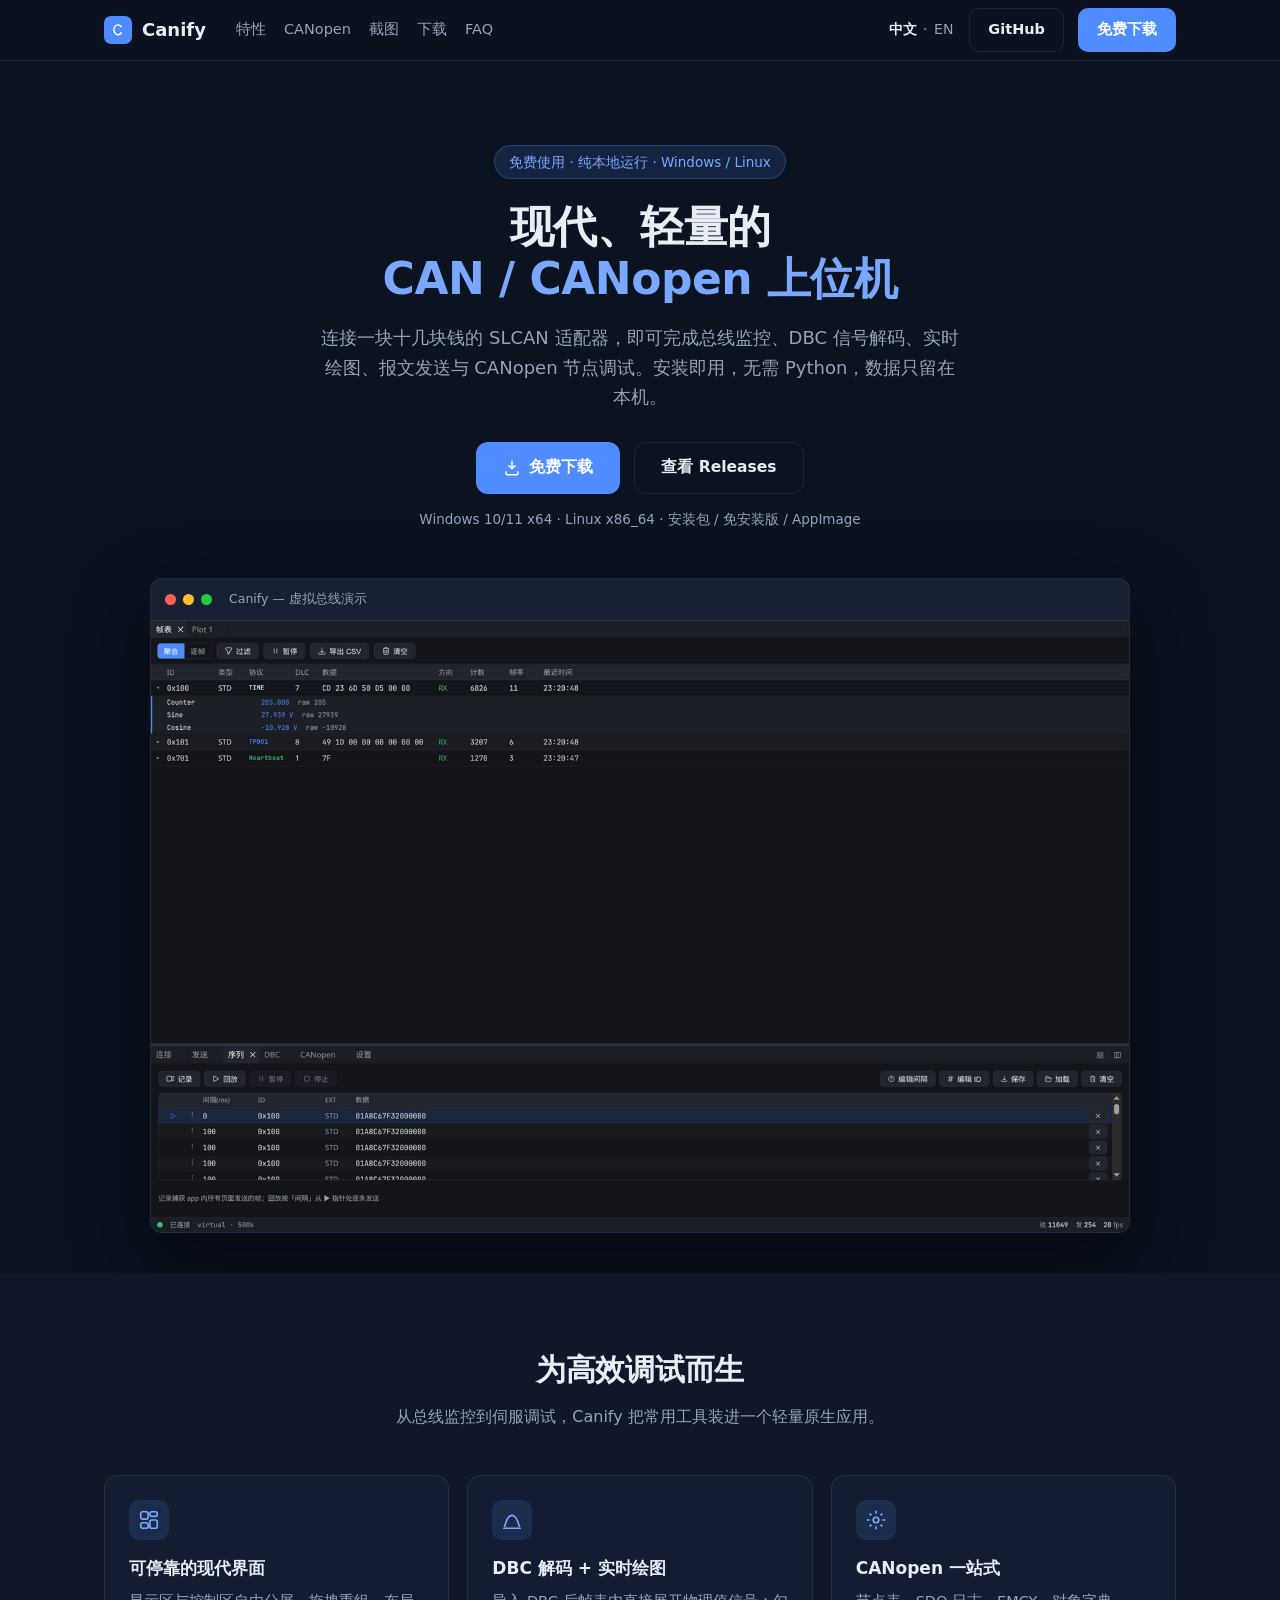
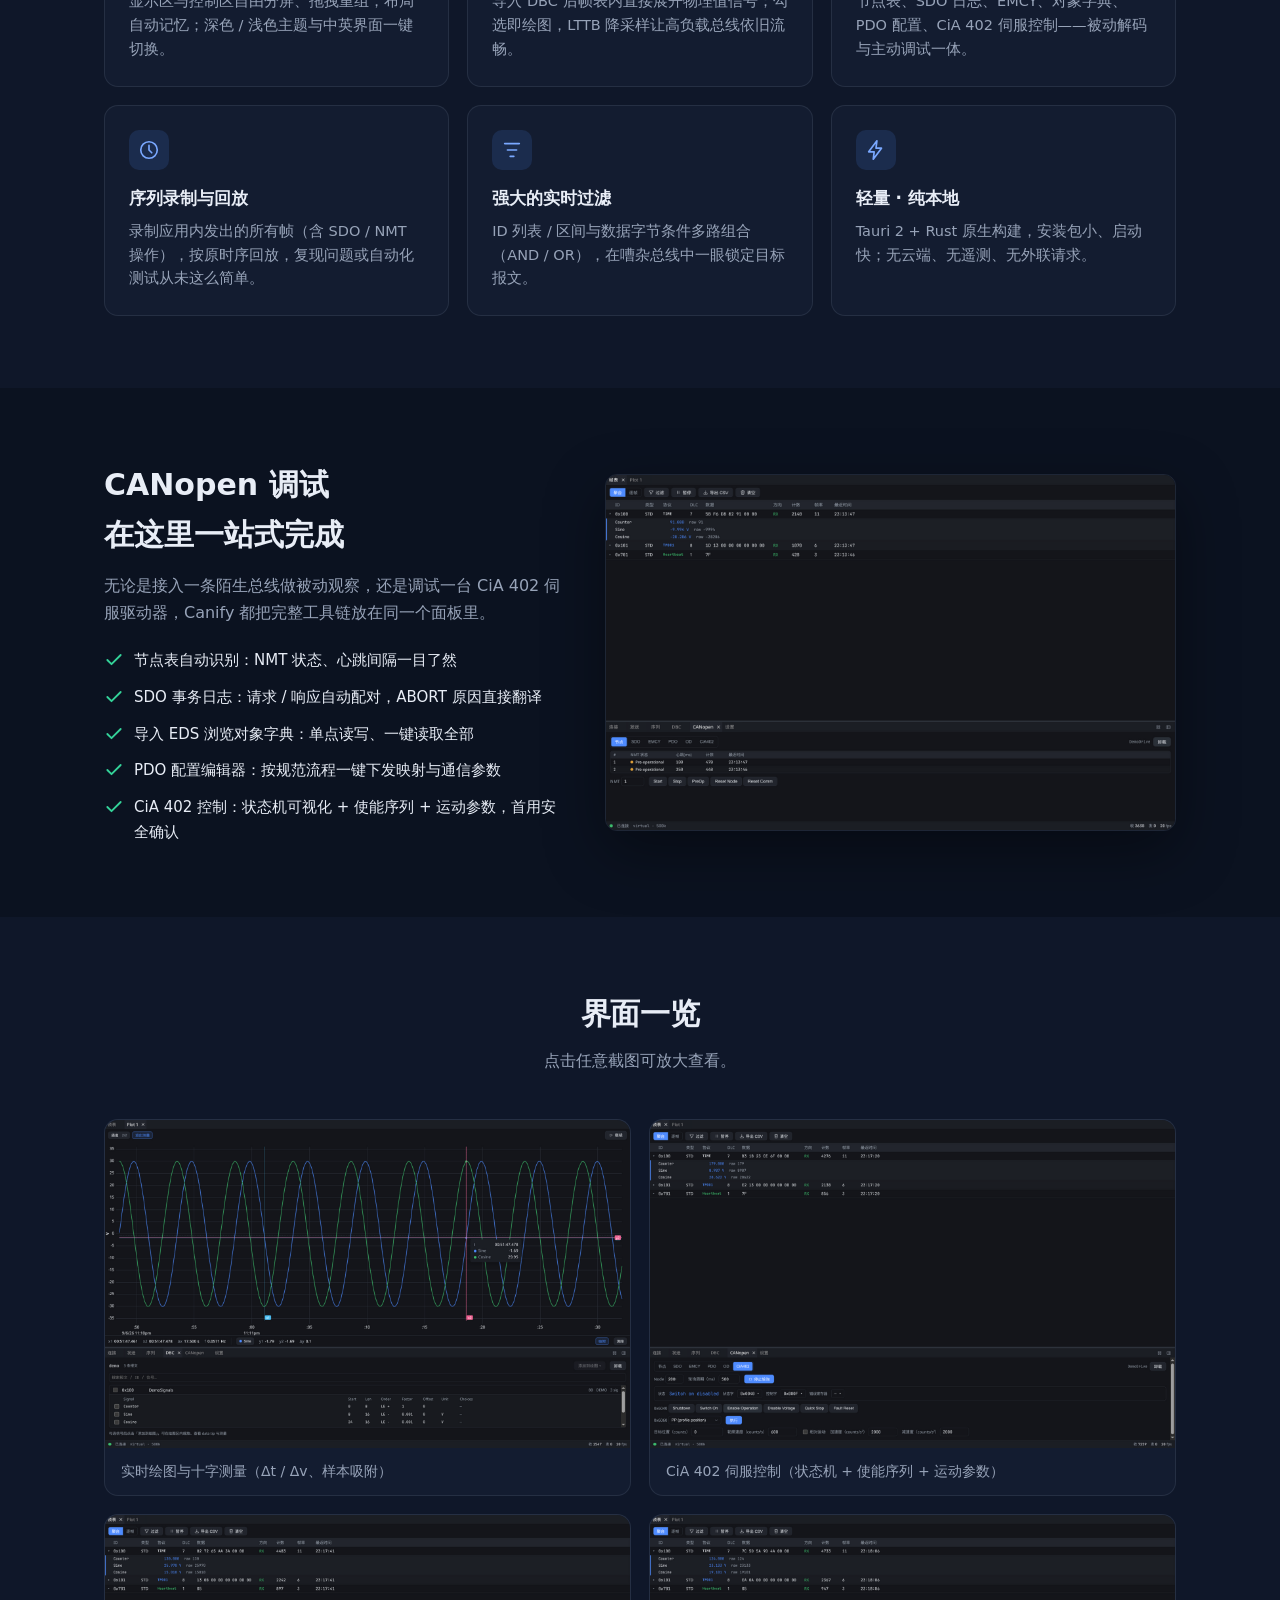
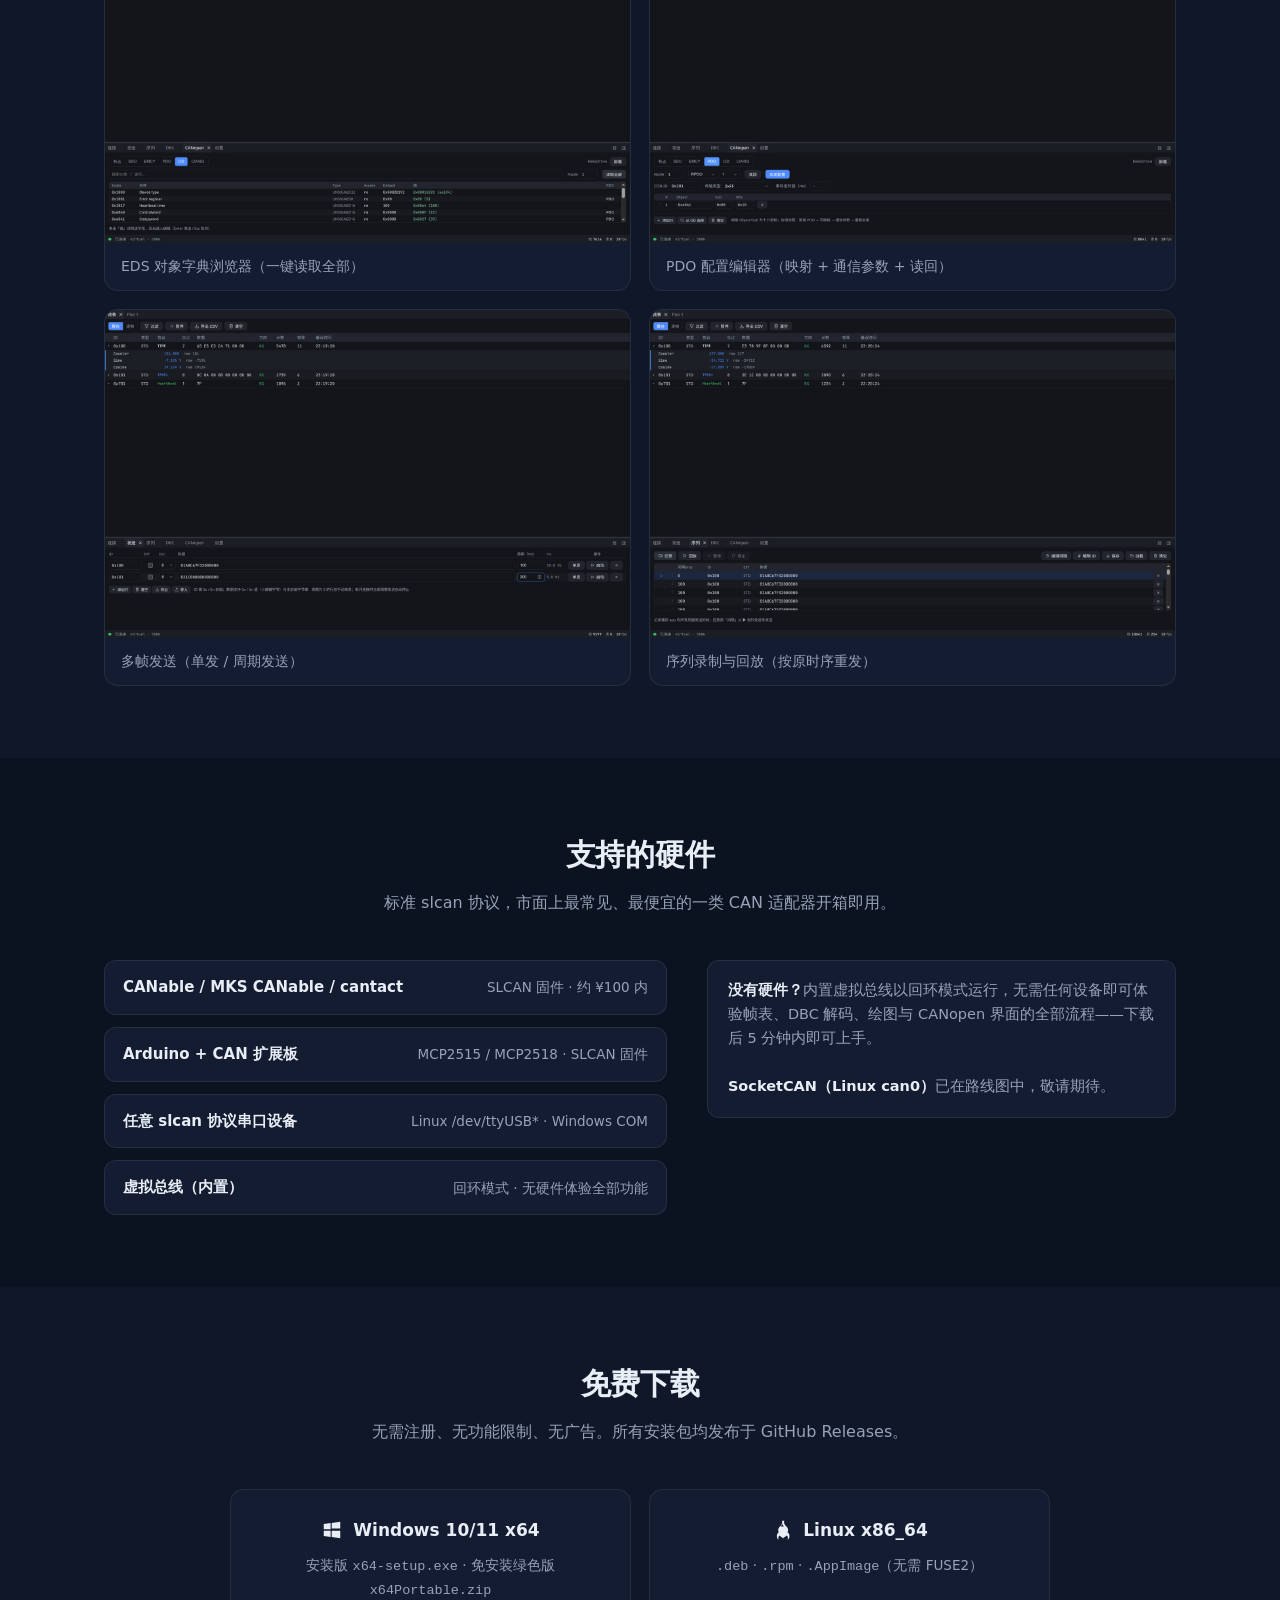
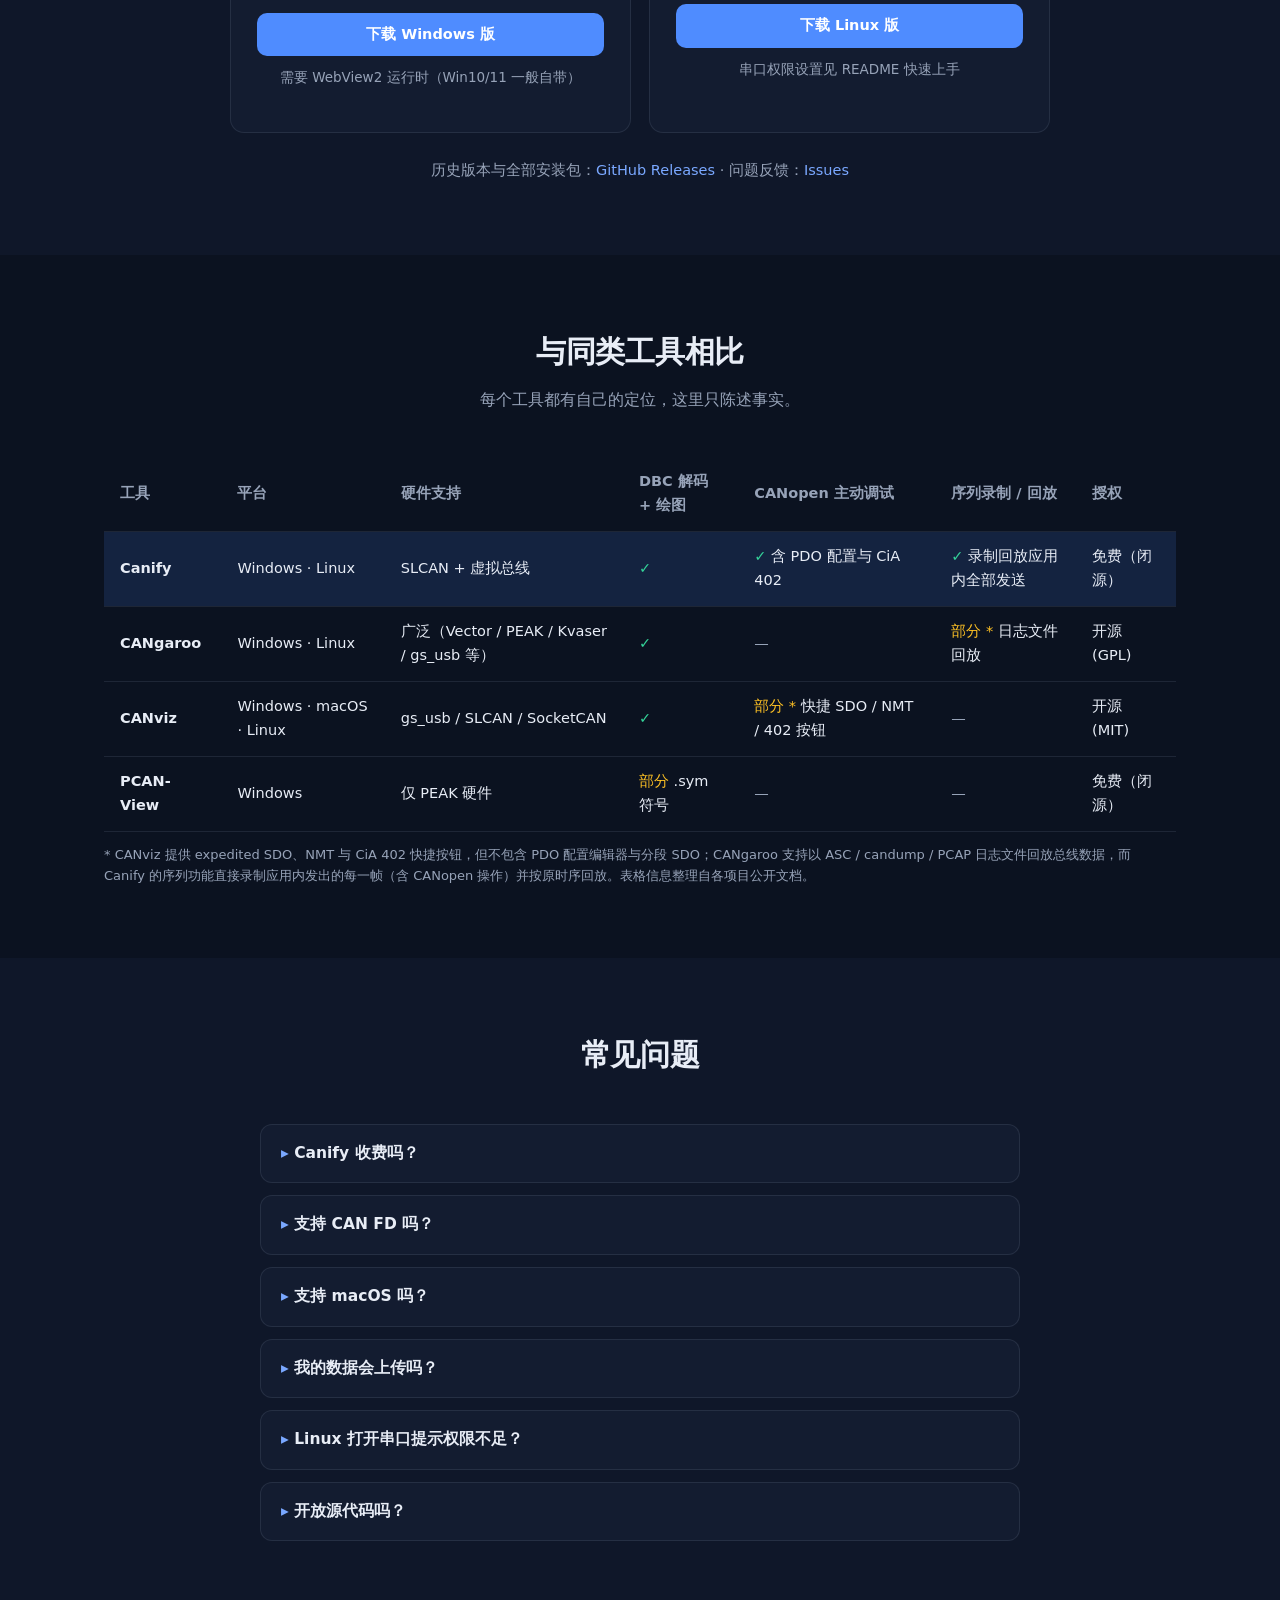
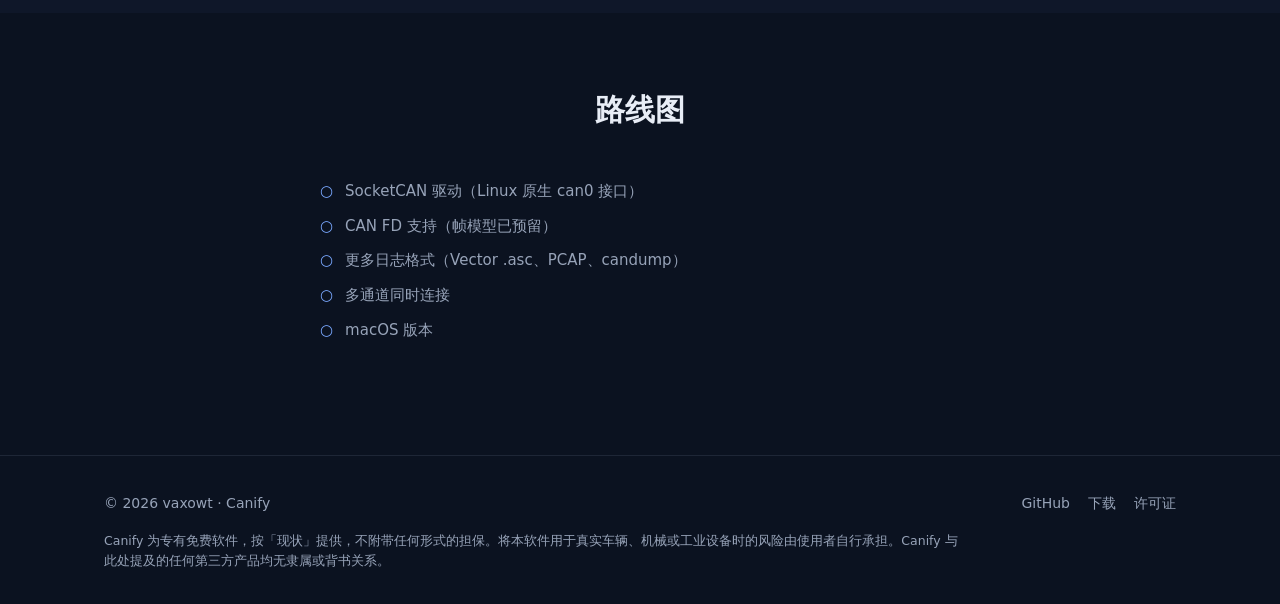
==== docs/index.html @ a6a963dd "docs: add release materials with bilingual readme and website" ====
<!DOCTYPE html>
<html lang="zh-CN">
<head>
  <meta charset="UTF-8" />
  <meta name="viewport" content="width=device-width, initial-scale=1.0" />
  <title>Canify — 现代、轻量的 CAN / CANopen 上位机</title>
  <meta name="description" content="Canify 是一款免费但闭源的桌面 CAN 总线分析仪：SLCAN 适配器即插即用，支持 DBC 信号解码、实时绘图、报文发送、序列录制回放与 CANopen（NMT/SDO/PDO/CiA 402）一站式调试。Windows 与 Linux 免费下载。" />
  <meta property="og:title" content="Canify — 现代、轻量的 CAN / CANopen 上位机" />
  <meta property="og:description" content="连接一块十几块钱的 SLCAN 适配器，即可完成总线监控、DBC 解码、实时绘图与 CANopen 调试。免费下载，纯本地运行。" />
  <meta property="og:type" content="website" />
  <meta property="og:url" content="https://vaxowt.github.io/canify/" />
  <meta property="og:image" content="https://vaxowt.github.io/canify/img/og-image.png" />
  <meta name="twitter:card" content="summary_large_image" />
  <link rel="icon" type="image/svg+xml" href="./assets/favicon.svg" />
  <link rel="stylesheet" href="./assets/style.css" />
</head>
<body>

  <header class="site-header">
    <div class="container nav">
      <a class="brand" href="./">
        <img src="./img/logo.svg" alt="Canify logo" />Canify
      </a>
      <nav class="nav-links" id="navLinks">
        <a href="#features">特性</a>
        <a href="#canopen">CANopen</a>
        <a href="#gallery">截图</a>
        <a href="#download">下载</a>
        <a href="#faq">FAQ</a>
      </nav>
      <div class="nav-right">
        <span class="lang-switch"><a class="current" href="./">中文</a> · <a href="./en/">EN</a></span>
        <a class="btn btn-ghost" href="https://github.com/vaxowt/canify" target="_blank" rel="noopener">GitHub</a>
        <a class="btn btn-primary" href="#download">免费下载</a>
        <button class="nav-toggle" aria-label="打开菜单">☰</button>
      </div>
    </div>
  </header>

  <main>
    <!-- Hero -->
    <section class="hero">
      <div class="container">
        <span class="hero-badge">免费使用 · 纯本地运行 · Windows / Linux</span>
        <h1>现代、轻量的<br /><span class="accent">CAN / CANopen 上位机</span></h1>
        <p class="lead">连接一块十几块钱的 SLCAN 适配器，即可完成总线监控、DBC 信号解码、实时绘图、报文发送与 CANopen 节点调试。安装即用，无需 Python，数据只留在本机。</p>
        <div class="hero-actions">
          <a class="btn btn-primary btn-lg" href="#download">
            <svg viewBox="0 0 24 24"><path d="M12 3v10m0 0 4-4m-4 4-4-4M4 17v2a2 2 0 0 0 2 2h12a2 2 0 0 0 2-2v-2" stroke="currentColor" stroke-width="2" fill="none" stroke-linecap="round" stroke-linejoin="round"/></svg>
            免费下载
          </a>
          <a class="btn btn-ghost btn-lg" href="https://github.com/vaxowt/canify/releases/latest" target="_blank" rel="noopener">查看 Releases</a>
        </div>
        <p class="hero-meta">Windows 10/11 x64 · Linux x86_64 · 安装包 / 免安装版 / AppImage</p>
        <div class="hero-shot">
          <div class="window">
            <div class="window-bar"><span class="dot"></span><span class="dot"></span><span class="dot"></span><span class="title">Canify — 虚拟总线演示</span></div>
            <img src="./img/hero-dark.png" alt="Canify 主界面：帧表实时显示 CAN 报文并展开 DBC 解码信号" />
          </div>
        </div>
      </div>
    </section>

    <!-- 特性 -->
    <section id="features" class="alt">
      <div class="container">
        <div class="section-head">
          <h2>为高效调试而生</h2>
          <p>从总线监控到伺服调试，Canify 把常用工具装进一个轻量原生应用。</p>
        </div>
        <div class="feature-grid">
          <div class="feature">
            <div class="icon"><svg viewBox="0 0 24 24"><rect x="3" y="3" width="8" height="8" rx="2"/><rect x="13" y="3" width="8" height="5" rx="2"/><rect x="13" y="12" width="8" height="9" rx="2"/><rect x="3" y="15" width="8" height="6" rx="2"/></svg></div>
            <h3>可停靠的现代界面</h3>
            <p>显示区与控制区自由分屏、拖拽重组，布局自动记忆；深色 / 浅色主题与中英界面一键切换。</p>
          </div>
          <div class="feature">
            <div class="icon"><svg viewBox="0 0 24 24"><path d="M4 19c2-8 5-12 8-12s6 4 8 12" stroke-linecap="round"/><path d="M3 21h18" stroke-linecap="round"/></svg></div>
            <h3>DBC 解码 + 实时绘图</h3>
            <p>导入 DBC 后帧表内直接展开物理值信号；勾选即绘图，LTTB 降采样让高负载总线依旧流畅。</p>
          </div>
          <div class="feature">
            <div class="icon"><svg viewBox="0 0 24 24"><circle cx="12" cy="12" r="3"/><path d="M12 2v3m0 14v3M2 12h3m14 0h3M5 5l2 2m10 10 2 2M19 5l-2 2M7 17l-2 2"/></svg></div>
            <h3>CANopen 一站式</h3>
            <p>节点表、SDO 日志、EMCY、对象字典、PDO 配置、CiA 402 伺服控制——被动解码与主动调试一体。</p>
          </div>
          <div class="feature">
            <div class="icon"><svg viewBox="0 0 24 24"><circle cx="12" cy="12" r="9"/><path d="M12 7v5l3 3" stroke-linecap="round"/></svg></div>
            <h3>序列录制与回放</h3>
            <p>录制应用内发出的所有帧（含 SDO / NMT 操作），按原时序回放，复现问题或自动化测试从未这么简单。</p>
          </div>
          <div class="feature">
            <div class="icon"><svg viewBox="0 0 24 24"><path d="M4 5h16M7 12h10m-7 7h4" stroke-linecap="round"/></svg></div>
            <h3>强大的实时过滤</h3>
            <p>ID 列表 / 区间与数据字节条件多路组合（AND / OR），在嘈杂总线中一眼锁定目标报文。</p>
          </div>
          <div class="feature">
            <div class="icon"><svg viewBox="0 0 24 24"><path d="M13 2 4 14h6l-1 8 9-12h-6l1-8z" stroke-linejoin="round"/></svg></div>
            <h3>轻量 · 纯本地</h3>
            <p>Tauri 2 + Rust 原生构建，安装包小、启动快；无云端、无遥测、无外联请求。</p>
          </div>
        </div>
      </div>
    </section>

    <!-- CANopen 专题 -->
    <section id="canopen">
      <div class="container spotlight">
        <div>
          <h2>CANopen 调试<br />在这里一站式完成</h2>
          <p class="desc">无论是接入一条陌生总线做被动观察，还是调试一台 CiA 402 伺服驱动器，Canify 都把完整工具链放在同一个面板里。</p>
          <ul>
            <li><svg viewBox="0 0 24 24"><path d="M4 12l5 5L20 6" stroke-linecap="round" stroke-linejoin="round"/></svg>节点表自动识别：NMT 状态、心跳间隔一目了然</li>
            <li><svg viewBox="0 0 24 24"><path d="M4 12l5 5L20 6" stroke-linecap="round" stroke-linejoin="round"/></svg>SDO 事务日志：请求 / 响应自动配对，ABORT 原因直接翻译</li>
            <li><svg viewBox="0 0 24 24"><path d="M4 12l5 5L20 6" stroke-linecap="round" stroke-linejoin="round"/></svg>导入 EDS 浏览对象字典：单点读写、一键读取全部</li>
            <li><svg viewBox="0 0 24 24"><path d="M4 12l5 5L20 6" stroke-linecap="round" stroke-linejoin="round"/></svg>PDO 配置编辑器：按规范流程一键下发映射与通信参数</li>
            <li><svg viewBox="0 0 24 24"><path d="M4 12l5 5L20 6" stroke-linecap="round" stroke-linejoin="round"/></svg>CiA 402 控制：状态机可视化 + 使能序列 + 运动参数，首用安全确认</li>
          </ul>
        </div>
        <div class="shot">
          <img src="./img/canopen-nodes.png" alt="Canify 的 CANopen 面板：节点表、NMT 控制、SDO 日志与 EMCY" />
        </div>
      </div>
    </section>

    <!-- 截图画廊 -->
    <section id="gallery" class="alt">
      <div class="container">
        <div class="section-head">
          <h2>界面一览</h2>
          <p>点击任意截图可放大查看。</p>
        </div>
        <div class="gallery">
          <figure>
            <img src="./img/plot-measure.png" alt="实时绘图与十字测量" />
            <figcaption>实时绘图与十字测量（Δt / Δv、样本吸附）</figcaption>
          </figure>
          <figure>
            <img src="./img/canopen-402.png" alt="CiA 402 伺服控制" />
            <figcaption>CiA 402 伺服控制（状态机 + 使能序列 + 运动参数）</figcaption>
          </figure>
          <figure>
            <img src="./img/canopen-od.png" alt="EDS 对象字典浏览器" />
            <figcaption>EDS 对象字典浏览器（一键读取全部）</figcaption>
          </figure>
          <figure>
            <img src="./img/canopen-pdo.png" alt="PDO 配置编辑器" />
            <figcaption>PDO 配置编辑器（映射 + 通信参数 + 读回）</figcaption>
          </figure>
          <figure>
            <img src="./img/send-panel.png" alt="多帧发送面板" />
            <figcaption>多帧发送（单发 / 周期发送）</figcaption>
          </figure>
          <figure>
            <img src="./img/sequence-replay.png" alt="序列录制与回放" />
            <figcaption>序列录制与回放（按原时序重发）</figcaption>
          </figure>
        </div>
      </div>
    </section>

    <!-- 支持硬件 -->
    <section id="hardware">
      <div class="container">
        <div class="section-head">
          <h2>支持的硬件</h2>
          <p>标准 slcan 协议，市面上最常见、最便宜的一类 CAN 适配器开箱即用。</p>
        </div>
        <div class="hw-wrap">
          <ul class="hw-list">
            <li><span class="name">CANable / MKS CANable / cantact</span><span class="note">SLCAN 固件 · 约 ¥100 内</span></li>
            <li><span class="name">Arduino + CAN 扩展板</span><span class="note">MCP2515 / MCP2518 · SLCAN 固件</span></li>
            <li><span class="name">任意 slcan 协议串口设备</span><span class="note">Linux /dev/ttyUSB* · Windows COM</span></li>
            <li><span class="name">虚拟总线（内置）</span><span class="note">回环模式 · 无硬件体验全部功能</span></li>
          </ul>
          <div class="hw-note">
            <b>没有硬件？</b>内置虚拟总线以回环模式运行，无需任何设备即可体验帧表、DBC 解码、绘图与 CANopen 界面的全部流程——下载后 5 分钟内即可上手。
            <br /><br /><b>SocketCAN（Linux can0）</b>已在路线图中，敬请期待。
          </div>
        </div>
      </div>
    </section>

    <!-- 下载 -->
    <section id="download" class="alt">
      <div class="container">
        <div class="section-head">
          <h2>免费下载</h2>
          <p>无需注册、无功能限制、无广告。所有安装包均发布于 GitHub Releases。</p>
        </div>
        <div class="dl-grid">
          <div class="dl-card">
            <span class="os">
              <svg viewBox="0 0 24 24"><path d="M3 5.5 10.5 4.4v6.9H3V5.5zm0 13 7.5 1.1v-6.8H3v5.7zm8.7 1.2L21 21V12.7h-9.3v7zM11.7 3v7.3H21V3l-9.3 1.3v1.7z"/></svg>
              Windows 10/11 x64
            </span>
            <span class="files">安装版 <code>x64-setup.exe</code> · 免安装绿色版 <code>x64Portable.zip</code></span>
            <a class="btn btn-primary" href="https://github.com/vaxowt/canify/releases/latest" target="_blank" rel="noopener">下载 Windows 版</a>
            <span class="files">需要 WebView2 运行时（Win10/11 一般自带）</span>
          </div>
          <div class="dl-card">
            <span class="os">
              <svg viewBox="0 0 24 24"><path d="M12 2c.6 2 .1 3.4-.8 4.6-.9 1.1-2.2 2-2.9 3.5-.8 1.6-.5 3.1.2 4.4-.9.5-1.6 1.4-2 2.6-.5 1.7.1 3.3 1 4.9h.9c-.4-1-.5-1.7-.3-2.4.2-.8.7-1.3 1.5-1.7.6 1 1.5 1.8 2.7 2.4l.4.7h.9l.3-.7c1.2-.5 2.2-1.3 2.9-2.3.9.4 1.4 1 1.6 1.7.2.7.1 1.5-.3 2.3h.9c1-1.6 1.5-3.2 1-4.9-.3-1.2-1-2.1-2-2.6.8-1.3 1-2.9.2-4.4-.7-1.5-2-2.4-2.9-3.5-.9-1.2-1.4-2.6-.8-4.6h-1zm.5 3.7c.4 1.1 1 2 1.8 2.9-1.4-.4-2.7-.4-4.1-.1.8-.9 1.6-1.8 2-2.8h.3z"/></svg>
              Linux x86_64
            </span>
            <span class="files"><code>.deb</code> · <code>.rpm</code> · <code>.AppImage</code>（无需 FUSE2）</span>
            <a class="btn btn-primary" href="https://github.com/vaxowt/canify/releases/latest" target="_blank" rel="noopener">下载 Linux 版</a>
            <span class="files">串口权限设置见 README 快速上手</span>
          </div>
        </div>
        <p class="dl-all">历史版本与全部安装包：<a href="https://github.com/vaxowt/canify/releases" target="_blank" rel="noopener">GitHub Releases</a> · 问题反馈：<a href="https://github.com/vaxowt/canify/issues" target="_blank" rel="noopener">Issues</a></p>
      </div>
    </section>

    <!-- 对比 -->
    <section id="compare">
      <div class="container">
        <div class="section-head">
          <h2>与同类工具相比</h2>
          <p>每个工具都有自己的定位，这里只陈述事实。</p>
        </div>
        <div class="compare-wrap">
          <table class="compare">
            <thead>
              <tr><th>工具</th><th>平台</th><th>硬件支持</th><th>DBC 解码 + 绘图</th><th>CANopen 主动调试</th><th>序列录制 / 回放</th><th>授权</th></tr>
            </thead>
            <tbody>
              <tr class="canify-col">
                <td>Canify</td>
                <td>Windows · Linux</td>
                <td>SLCAN + 虚拟总线</td>
                <td><span class="yes">✓</span></td>
                <td><span class="yes">✓</span> 含 PDO 配置与 CiA 402</td>
                <td><span class="yes">✓</span> 录制回放应用内全部发送</td>
                <td>免费（闭源）</td>
              </tr>
              <tr>
                <td>CANgaroo</td>
                <td>Windows · Linux</td>
                <td>广泛（Vector / PEAK / Kvaser / gs_usb 等）</td>
                <td><span class="yes">✓</span></td>
                <td><span class="no">—</span></td>
                <td><span class="part">部分 *</span> 日志文件回放</td>
                <td>开源 (GPL)</td>
              </tr>
              <tr>
                <td>CANviz</td>
                <td>Windows · macOS · Linux</td>
                <td>gs_usb / SLCAN / SocketCAN</td>
                <td><span class="yes">✓</span></td>
                <td><span class="part">部分 *</span> 快捷 SDO / NMT / 402 按钮</td>
                <td><span class="no">—</span></td>
                <td>开源 (MIT)</td>
              </tr>
              <tr>
                <td>PCAN-View</td>
                <td>Windows</td>
                <td>仅 PEAK 硬件</td>
                <td><span class="part">部分</span> .sym 符号</td>
                <td><span class="no">—</span></td>
                <td><span class="no">—</span></td>
                <td>免费（闭源）</td>
              </tr>
            </tbody>
          </table>
          <p class="compare-note">* CANviz 提供 expedited SDO、NMT 与 CiA 402 快捷按钮，但不包含 PDO 配置编辑器与分段 SDO；CANgaroo 支持以 ASC / candump / PCAP 日志文件回放总线数据，而 Canify 的序列功能直接录制应用内发出的每一帧（含 CANopen 操作）并按原时序回放。表格信息整理自各项目公开文档。</p>
        </div>
      </div>
    </section>

    <!-- FAQ -->
    <section id="faq" class="alt">
      <div class="container">
        <div class="section-head">
          <h2>常见问题</h2>
        </div>
        <div class="faq">
          <details>
            <summary>Canify 收费吗？</summary>
            <p>免费使用：无需注册、无功能限制、无广告。</p>
          </details>
          <details>
            <summary>支持 CAN FD 吗？</summary>
            <p>暂不支持 CAN FD 帧收发，已在路线图中；当前帧数据模型为 FD 预留了载荷长度。</p>
          </details>
          <details>
            <summary>支持 macOS 吗？</summary>
            <p>暂未提供 macOS 安装包，已在路线图中。</p>
          </details>
          <details>
            <summary>我的数据会上传吗？</summary>
            <p>不会。Canify 完全本地运行：无云端、无遥测、无任何外联请求，总线数据只存在于本机内存。</p>
          </details>
          <details>
            <summary>Linux 打开串口提示权限不足？</summary>
            <p>将用户加入 <code>dialout</code>（Debian/Ubuntu）或 <code>uucp</code>（Arch）组后重新登录即可：<code>sudo usermod -aG dialout $USER</code></p>
          </details>
          <details>
            <summary>开放源代码吗？</summary>
            <p>Canify 是免费但闭源的软件，以二进制安装包发布。问题反馈与功能建议欢迎到 GitHub Issues 提出。</p>
          </details>
        </div>
      </div>
    </section>

    <!-- 路线图 -->
    <section id="roadmap">
      <div class="container">
        <div class="section-head">
          <h2>路线图</h2>
        </div>
        <ul class="roadmap">
          <li>SocketCAN 驱动（Linux 原生 can0 接口）</li>
          <li>CAN FD 支持（帧模型已预留）</li>
          <li>更多日志格式（Vector .asc、PCAP、candump）</li>
          <li>多通道同时连接</li>
          <li>macOS 版本</li>
        </ul>
      </div>
    </section>
  </main>

  <footer class="site-footer">
    <div class="container">
      <div class="footer-inner">
        <span class="left">© 2026 vaxowt · Canify</span>
        <div class="right">
          <a href="https://github.com/vaxowt/canify" target="_blank" rel="noopener">GitHub</a>
          <a href="https://github.com/vaxowt/canify/releases/latest" target="_blank" rel="noopener">下载</a>
          <a href="https://github.com/vaxowt/canify/blob/main/LICENSE" target="_blank" rel="noopener">许可证</a>
        </div>
      </div>
      <p class="disclaimer">Canify 为专有免费软件，按「现状」提供，不附带任何形式的担保。将本软件用于真实车辆、机械或工业设备时的风险由使用者自行承担。Canify 与此处提及的任何第三方产品均无隶属或背书关系。</p>
    </div>
  </footer>

  <dialog class="lightbox" id="lightbox"><img alt="" /></dialog>
  <script src="./assets/main.js"></script>
</body>
</html>
---- docs/assets/style.css ----
/* Canify 官网样式 — 深色主题，品牌色取自应用图标 #4F8CFF */

:root {
  --bg: #0b1220;
  --bg-soft: #0f1729;
  --card: #131c30;
  --card-border: rgba(148, 163, 184, 0.14);
  --text: #e8edf6;
  --muted: #97a3b8;
  --brand: #4f8cff;
  --brand-soft: rgba(79, 140, 255, 0.14);
  --brand-strong: #7aa8ff;
  --ok: #34d399;
  --warn: #fbbf24;
  --radius: 14px;
  --maxw: 1120px;
}

* { box-sizing: border-box; margin: 0; padding: 0; }

html { scroll-behavior: smooth; scroll-padding-top: 72px; }

body {
  font-family: system-ui, -apple-system, "Segoe UI", Roboto, "PingFang SC",
    "Hiragino Sans GB", "Microsoft YaHei", "Noto Sans SC", sans-serif;
  background: var(--bg);
  color: var(--text);
  line-height: 1.65;
  font-size: 16px;
  -webkit-font-smoothing: antialiased;
}

img { max-width: 100%; display: block; }
a { color: var(--brand-strong); text-decoration: none; }
a:hover { text-decoration: underline; }

.container { max-width: var(--maxw); margin: 0 auto; padding: 0 24px; }

/* ---------- 顶栏 ---------- */

.site-header {
  position: sticky; top: 0; z-index: 50;
  background: rgba(11, 18, 32, 0.82);
  backdrop-filter: blur(10px);
  border-bottom: 1px solid var(--card-border);
}

.nav {
  display: flex; align-items: center; gap: 22px;
  height: 60px;
}

.brand { display: flex; align-items: center; gap: 10px; font-weight: 700; font-size: 18px; color: var(--text); }
.brand:hover { text-decoration: none; }
.brand img { width: 28px; height: 28px; border-radius: 7px; }

.nav-links { display: flex; gap: 18px; margin-left: 8px; }
.nav-links a { color: var(--muted); font-size: 14.5px; }
.nav-links a:hover { color: var(--text); text-decoration: none; }

.nav-right { margin-left: auto; display: flex; align-items: center; gap: 14px; }
.lang-switch { font-size: 14px; color: var(--muted); }
.lang-switch a { color: var(--muted); padding: 0 2px; }
.lang-switch a.current { color: var(--text); font-weight: 600; }

.btn {
  display: inline-flex; align-items: center; justify-content: center; gap: 8px;
  padding: 9px 18px; border-radius: 10px;
  font-size: 14.5px; font-weight: 600;
  border: 1px solid transparent; cursor: pointer;
  transition: background 0.15s, border-color 0.15s, transform 0.15s;
}
.btn:hover { text-decoration: none; transform: translateY(-1px); }
.btn-primary { background: var(--brand); color: #fff; }
.btn-primary:hover { background: #3f7cf0; }
.btn-ghost { border-color: var(--card-border); color: var(--text); background: transparent; }
.btn-ghost:hover { border-color: var(--brand); color: var(--brand-strong); }
.btn-lg { padding: 12px 26px; font-size: 15.5px; border-radius: 12px; }
.btn svg { width: 18px; height: 18px; fill: currentColor; }

.nav-toggle { display: none; background: none; border: 1px solid var(--card-border); color: var(--text);
  border-radius: 8px; width: 38px; height: 38px; cursor: pointer; font-size: 18px; }

/* ---------- Hero ---------- */

.hero { padding: 84px 0 40px; text-align: center; }

.hero-badge {
  display: inline-flex; align-items: center; gap: 8px;
  background: var(--brand-soft); color: var(--brand-strong);
  border: 1px solid rgba(79, 140, 255, 0.3);
  border-radius: 999px; padding: 5px 14px; font-size: 13.5px; margin-bottom: 22px;
}

.hero h1 { font-size: 44px; line-height: 1.18; letter-spacing: -0.5px; }
.hero h1 .accent { color: var(--brand-strong); }

.hero p.lead {
  max-width: 640px; margin: 18px auto 0; color: var(--muted); font-size: 18px;
}

.hero-actions { margin-top: 30px; display: flex; gap: 14px; justify-content: center; flex-wrap: wrap; }

.hero-meta { margin-top: 14px; color: var(--muted); font-size: 13.5px; }

/* 浏览器窗口样式包住主截图 */
.hero-shot { max-width: 980px; margin: 48px auto 0; text-align: left; }
.window {
  border: 1px solid var(--card-border);
  border-radius: 12px; overflow: hidden;
  background: var(--bg-soft);
  box-shadow: 0 30px 80px rgba(0, 0, 0, 0.45);
}
.window-bar {
  display: flex; align-items: center; gap: 7px;
  padding: 10px 14px; background: rgba(148, 163, 184, 0.07);
  border-bottom: 1px solid var(--card-border);
}
.window-bar .dot { width: 11px; height: 11px; border-radius: 50%; }
.window-bar .dot:nth-child(1) { background: #ff5f57; }
.window-bar .dot:nth-child(2) { background: #febc2e; }
.window-bar .dot:nth-child(3) { background: #28c840; }
.window-bar .title { margin-left: 10px; font-size: 12.5px; color: var(--muted); }
.window img { width: 100%; }

/* ---------- 通用 section ---------- */

section { padding: 72px 0; }
section.alt { background: var(--bg-soft); }

.section-head { text-align: center; max-width: 640px; margin: 0 auto 44px; }
.section-head h2 { font-size: 30px; letter-spacing: -0.3px; }
.section-head p { color: var(--muted); margin-top: 10px; }

/* ---------- 特性网格 ---------- */

.feature-grid {
  display: grid; grid-template-columns: repeat(3, 1fr); gap: 18px;
}
.feature {
  background: var(--card); border: 1px solid var(--card-border);
  border-radius: var(--radius); padding: 24px;
  transition: border-color 0.15s, transform 0.15s;
}
.feature:hover { border-color: rgba(79, 140, 255, 0.45); transform: translateY(-2px); }
.feature .icon {
  width: 40px; height: 40px; border-radius: 10px;
  background: var(--brand-soft); color: var(--brand-strong);
  display: flex; align-items: center; justify-content: center;
  margin-bottom: 14px;
}
.feature .icon svg { width: 22px; height: 22px; fill: none; stroke: currentColor; stroke-width: 1.8; }
.feature h3 { font-size: 17px; margin-bottom: 8px; }
.feature p { color: var(--muted); font-size: 14.5px; }

/* ---------- CANopen 专题 ---------- */

.spotlight { display: grid; grid-template-columns: 1fr 1.25fr; gap: 44px; align-items: center; }
.spotlight h2 { font-size: 30px; margin-bottom: 14px; }
.spotlight .desc { color: var(--muted); margin-bottom: 22px; }
.spotlight ul { list-style: none; display: grid; gap: 12px; }
.spotlight li { display: flex; gap: 10px; align-items: flex-start; font-size: 15px; }
.spotlight li svg { width: 20px; height: 20px; flex: none; margin-top: 2px; stroke: var(--ok); fill: none; stroke-width: 2.2; }
.spotlight .shot {
  border: 1px solid var(--card-border); border-radius: 12px; overflow: hidden;
  box-shadow: 0 20px 60px rgba(0, 0, 0, 0.4);
}
.spotlight .shot img { width: 100%; }

/* ---------- 截图画廊 ---------- */

.gallery { display: grid; grid-template-columns: 1fr 1fr; gap: 18px; }
.gallery figure {
  background: var(--card); border: 1px solid var(--card-border);
  border-radius: var(--radius); overflow: hidden; cursor: zoom-in;
  transition: border-color 0.15s, transform 0.15s;
}
.gallery figure:hover { border-color: rgba(79, 140, 255, 0.45); transform: translateY(-2px); }
.gallery img { width: 100%; aspect-ratio: 16 / 10; object-fit: cover; object-position: top; }
.gallery figcaption { padding: 12px 16px; font-size: 14px; color: var(--muted); }

/* 图片灯箱 */
dialog.lightbox {
  border: none; border-radius: 12px; background: transparent;
  max-width: min(1200px, 94vw); padding: 0;
}
dialog.lightbox::backdrop { background: rgba(4, 8, 16, 0.85); }
dialog.lightbox img { width: 100%; border-radius: 12px; border: 1px solid var(--card-border); }

/* ---------- 硬件支持 ---------- */

.hw-wrap { display: grid; grid-template-columns: 1.2fr 1fr; gap: 40px; align-items: start; }
.hw-list { list-style: none; display: grid; gap: 12px; }
.hw-list li {
  background: var(--card); border: 1px solid var(--card-border);
  border-radius: 12px; padding: 14px 18px;
  display: flex; justify-content: space-between; align-items: center; gap: 14px;
}
.hw-list .name { font-weight: 600; font-size: 15px; }
.hw-list .note { color: var(--muted); font-size: 13.5px; text-align: right; }
.hw-note { color: var(--muted); font-size: 14.5px; background: var(--card);
  border: 1px solid var(--card-border); border-radius: 12px; padding: 18px 20px; }
.hw-note b { color: var(--text); }

/* ---------- 下载 ---------- */

.dl-grid { display: grid; grid-template-columns: repeat(2, 1fr); gap: 18px; max-width: 820px; margin: 0 auto; }
.dl-card {
  background: var(--card); border: 1px solid var(--card-border);
  border-radius: var(--radius); padding: 26px; text-align: center;
  display: flex; flex-direction: column; gap: 10px; align-items: center;
}
.dl-card .os { font-size: 17px; font-weight: 700; display: flex; align-items: center; gap: 10px; }
.dl-card .os svg { width: 22px; height: 22px; fill: currentColor; }
.dl-card .files { color: var(--muted); font-size: 13.5px; min-height: 40px; }
.dl-card .btn { align-self: stretch; }
.dl-all { text-align: center; margin-top: 26px; color: var(--muted); font-size: 14.5px; }

/* ---------- 对比表 ---------- */

.compare-wrap { overflow-x: auto; }
table.compare { width: 100%; border-collapse: collapse; min-width: 640px; }
table.compare th, table.compare td {
  padding: 13px 16px; text-align: left; font-size: 14.5px;
  border-bottom: 1px solid var(--card-border);
}
table.compare th { color: var(--muted); font-weight: 600; }
table.compare td:first-child { color: var(--text); font-weight: 600; }
table.compare tr.canify-col { background: var(--brand-soft); }
table.compare td .yes { color: var(--ok); font-weight: 600; }
table.compare td .no { color: var(--muted); }
table.compare td .part { color: var(--warn); }
.compare-note { color: var(--muted); font-size: 13px; margin-top: 12px; }

/* ---------- FAQ / 路线图 ---------- */

.faq { max-width: 760px; margin: 0 auto; display: grid; gap: 12px; }
.faq details {
  background: var(--card); border: 1px solid var(--card-border);
  border-radius: 12px; padding: 16px 20px;
}
.faq summary { cursor: pointer; font-weight: 600; font-size: 15.5px; list-style: none; }
.faq summary::-webkit-details-marker { display: none; }
.faq summary::before { content: "▸ "; color: var(--brand-strong); }
.faq details[open] summary::before { content: "▾ "; }
.faq details p { margin-top: 10px; color: var(--muted); font-size: 14.5px; }

.roadmap { max-width: 640px; margin: 0 auto; display: grid; gap: 10px; list-style: none; }
.roadmap li { display: flex; gap: 12px; align-items: baseline; color: var(--muted); font-size: 15px; }
.roadmap li::before { content: "○"; color: var(--brand-strong); }
.roadmap li.done { text-decoration: line-through; }
.roadmap li.done::before { content: "●"; color: var(--ok); }

/* ---------- 页脚 ---------- */

.site-footer { border-top: 1px solid var(--card-border); padding: 36px 0; margin-top: 40px; }
.footer-inner { display: flex; justify-content: space-between; align-items: center; gap: 16px; flex-wrap: wrap; }
.footer-inner .left { color: var(--muted); font-size: 14px; }
.footer-inner .right { display: flex; gap: 18px; font-size: 14px; }
.footer-inner .right a { color: var(--muted); }
.footer-inner .right a:hover { color: var(--text); }
.disclaimer { color: var(--muted); font-size: 12.5px; margin-top: 16px; max-width: 860px; }

/* ---------- 响应式 ---------- */

@media (max-width: 900px) {
  .feature-grid { grid-template-columns: 1fr 1fr; }
  .spotlight { grid-template-columns: 1fr; gap: 26px; }
  .hw-wrap { grid-template-columns: 1fr; }
  .hero h1 { font-size: 34px; }
}

@media (max-width: 620px) {
  .nav-links {
    display: none; position: absolute; top: 60px; left: 0; right: 0;
    background: var(--bg-soft); border-bottom: 1px solid var(--card-border);
    flex-direction: column; padding: 14px 24px; gap: 12px;
  }
  .nav-links.open { display: flex; }
  .nav-toggle { display: block; }
  .lang-switch { margin-left: auto; }
  .nav-right .btn-primary { display: none; }

  section { padding: 52px 0; }
  .hero { padding: 56px 0 24px; }
  .hero h1 { font-size: 28px; }
  .hero p.lead { font-size: 16px; }
  .feature-grid, .gallery, .dl-grid { grid-template-columns: 1fr; }
  .section-head h2 { font-size: 24px; }
}
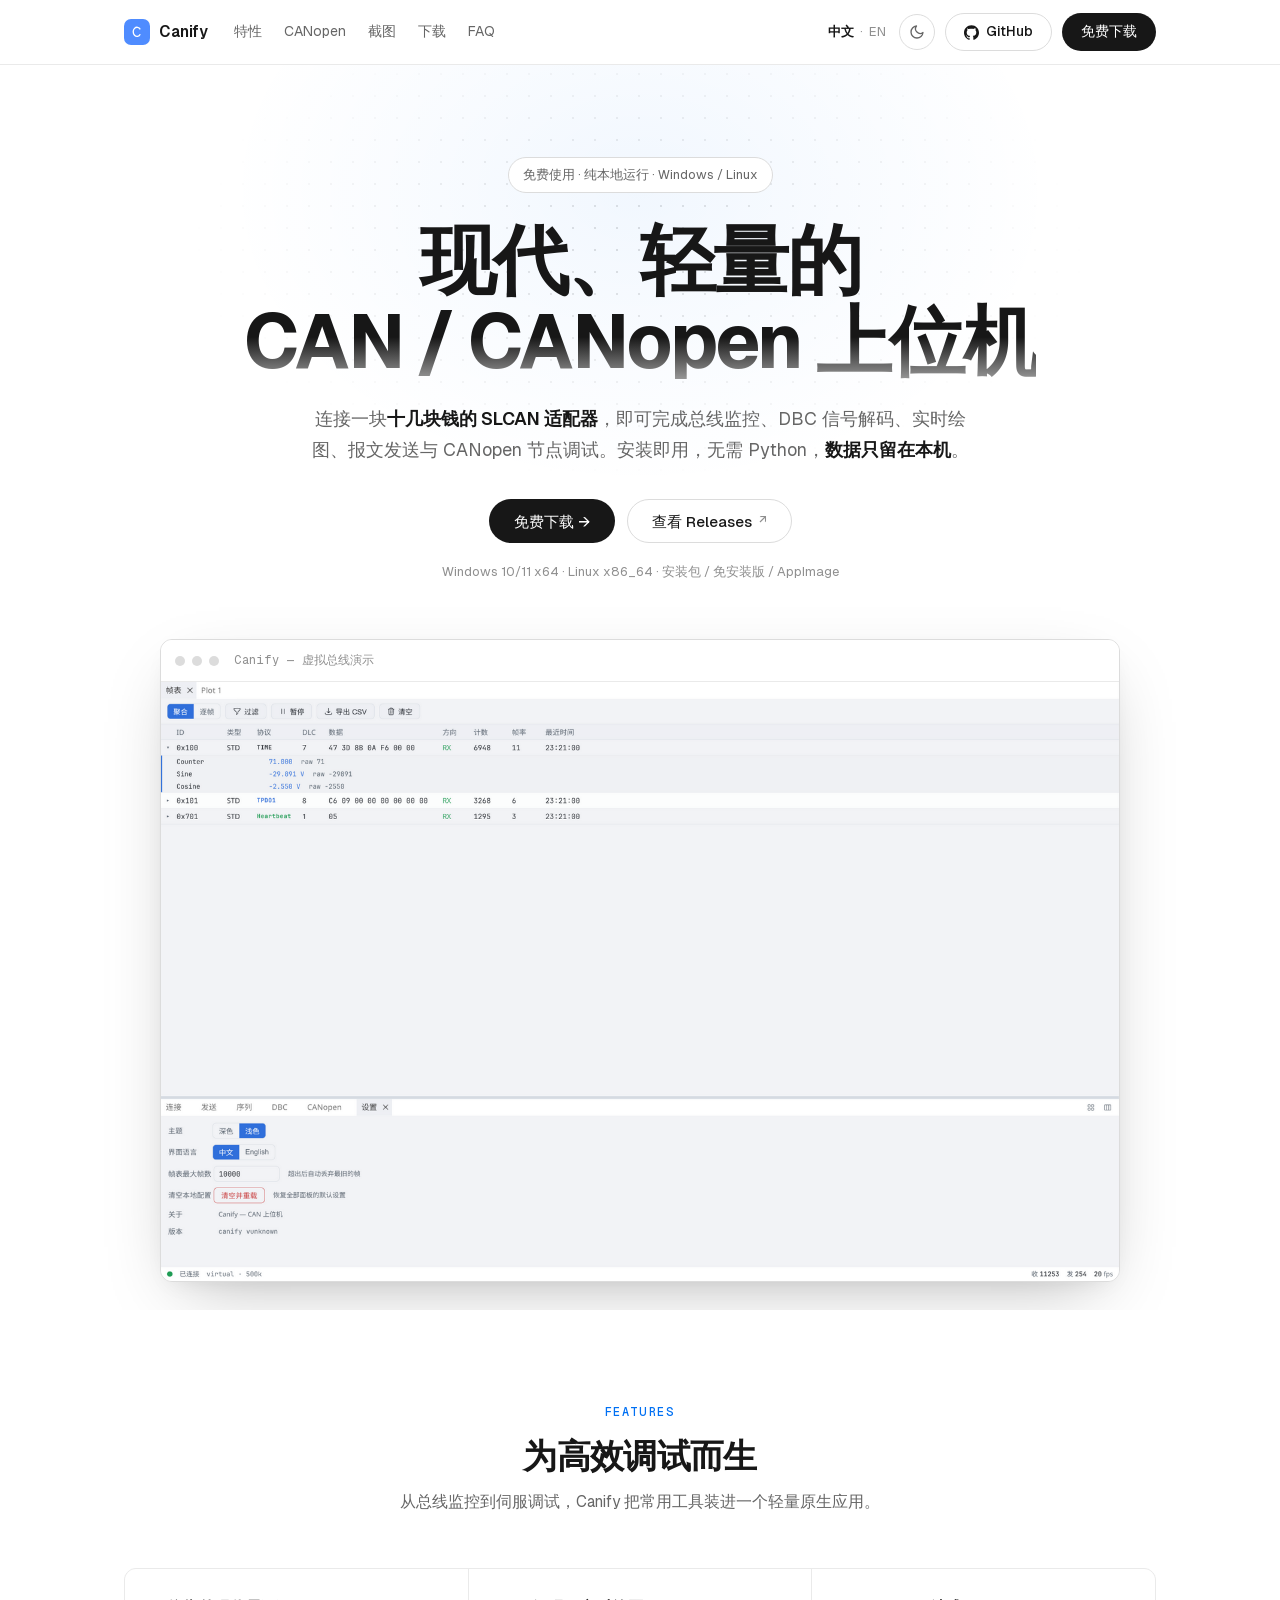
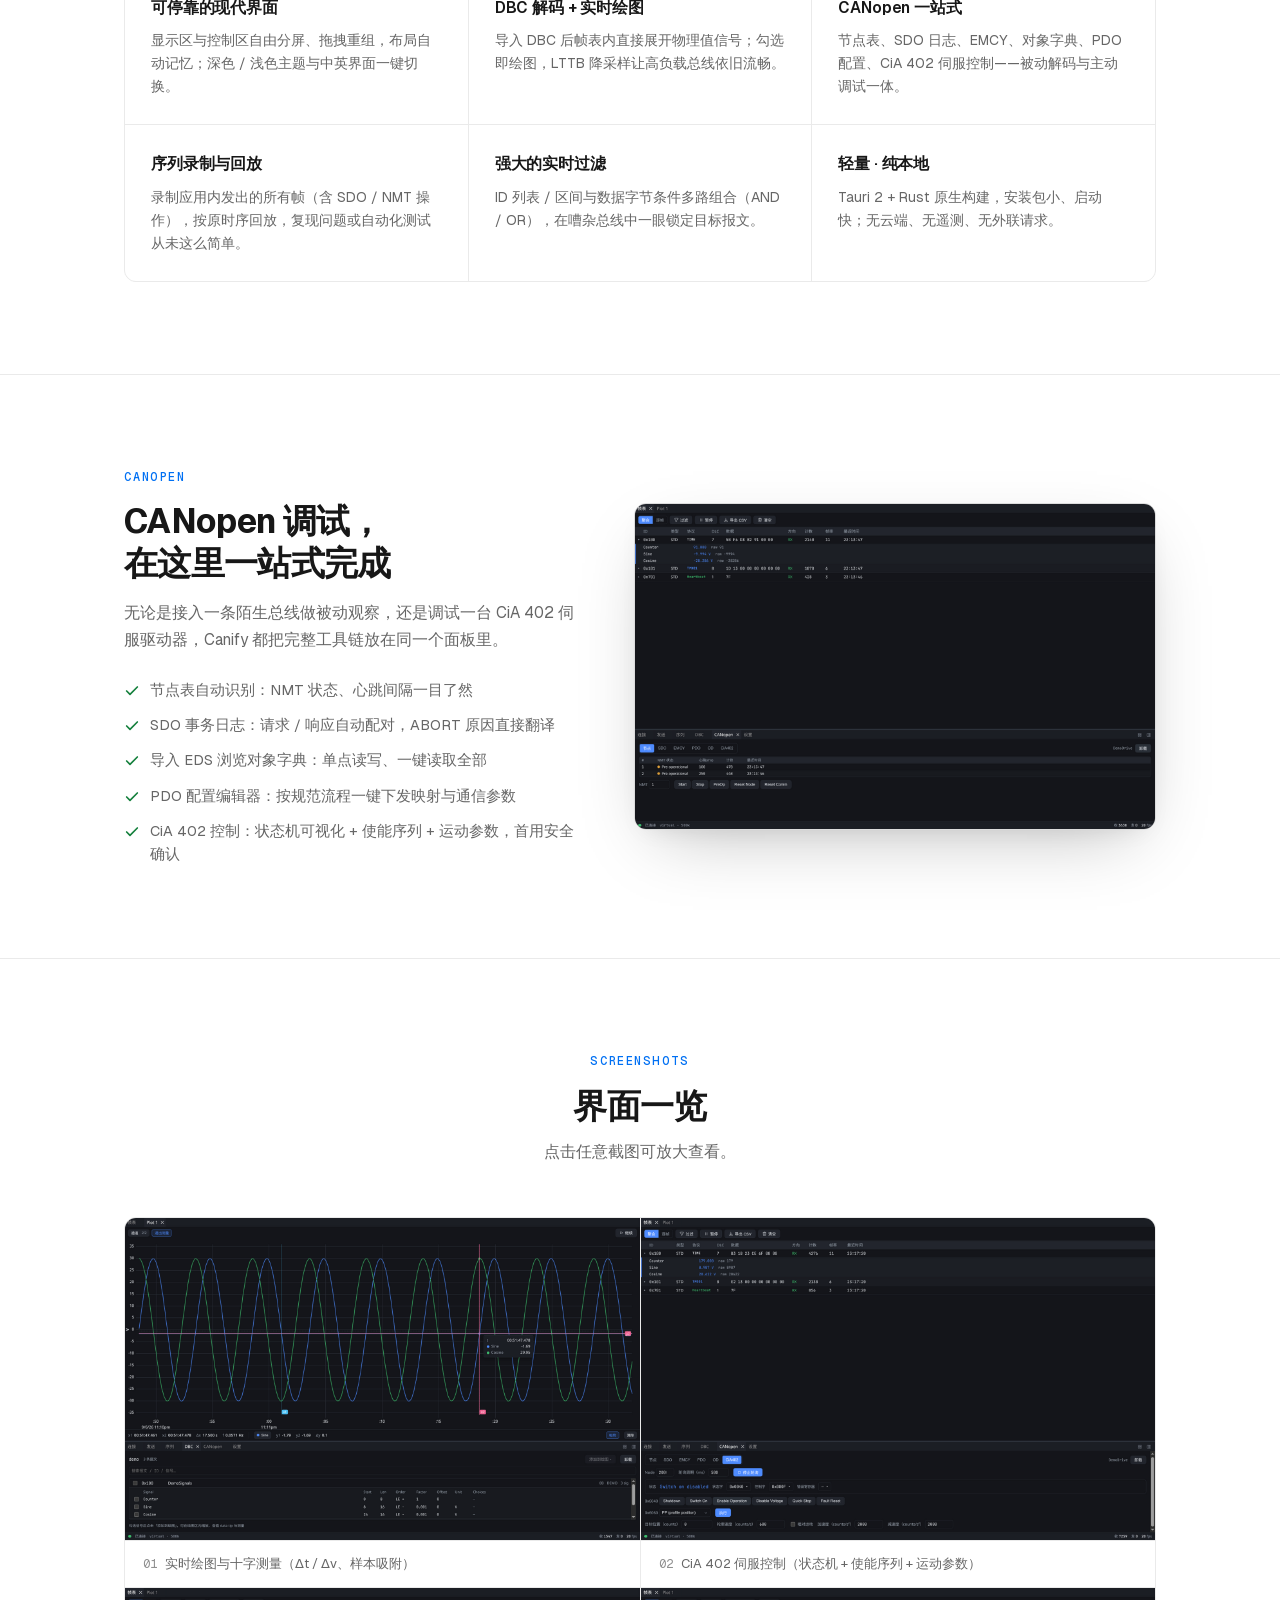
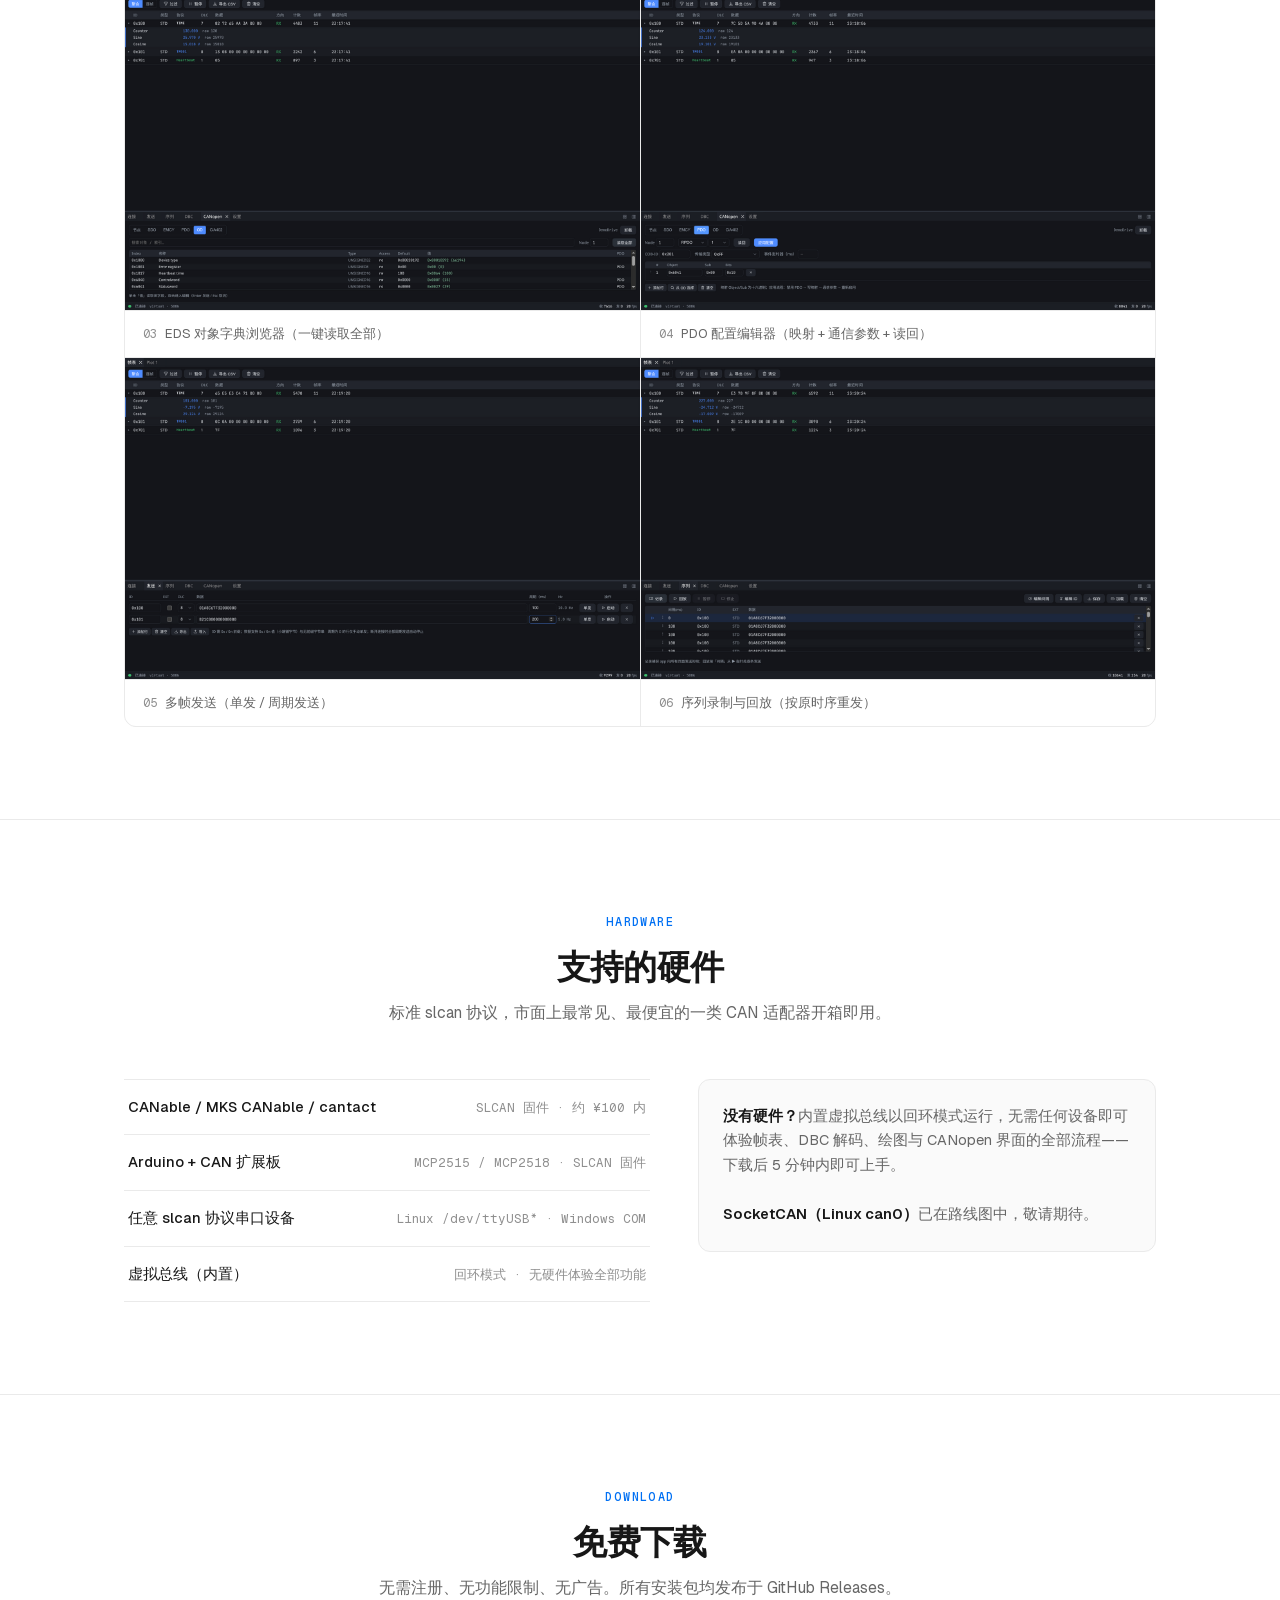
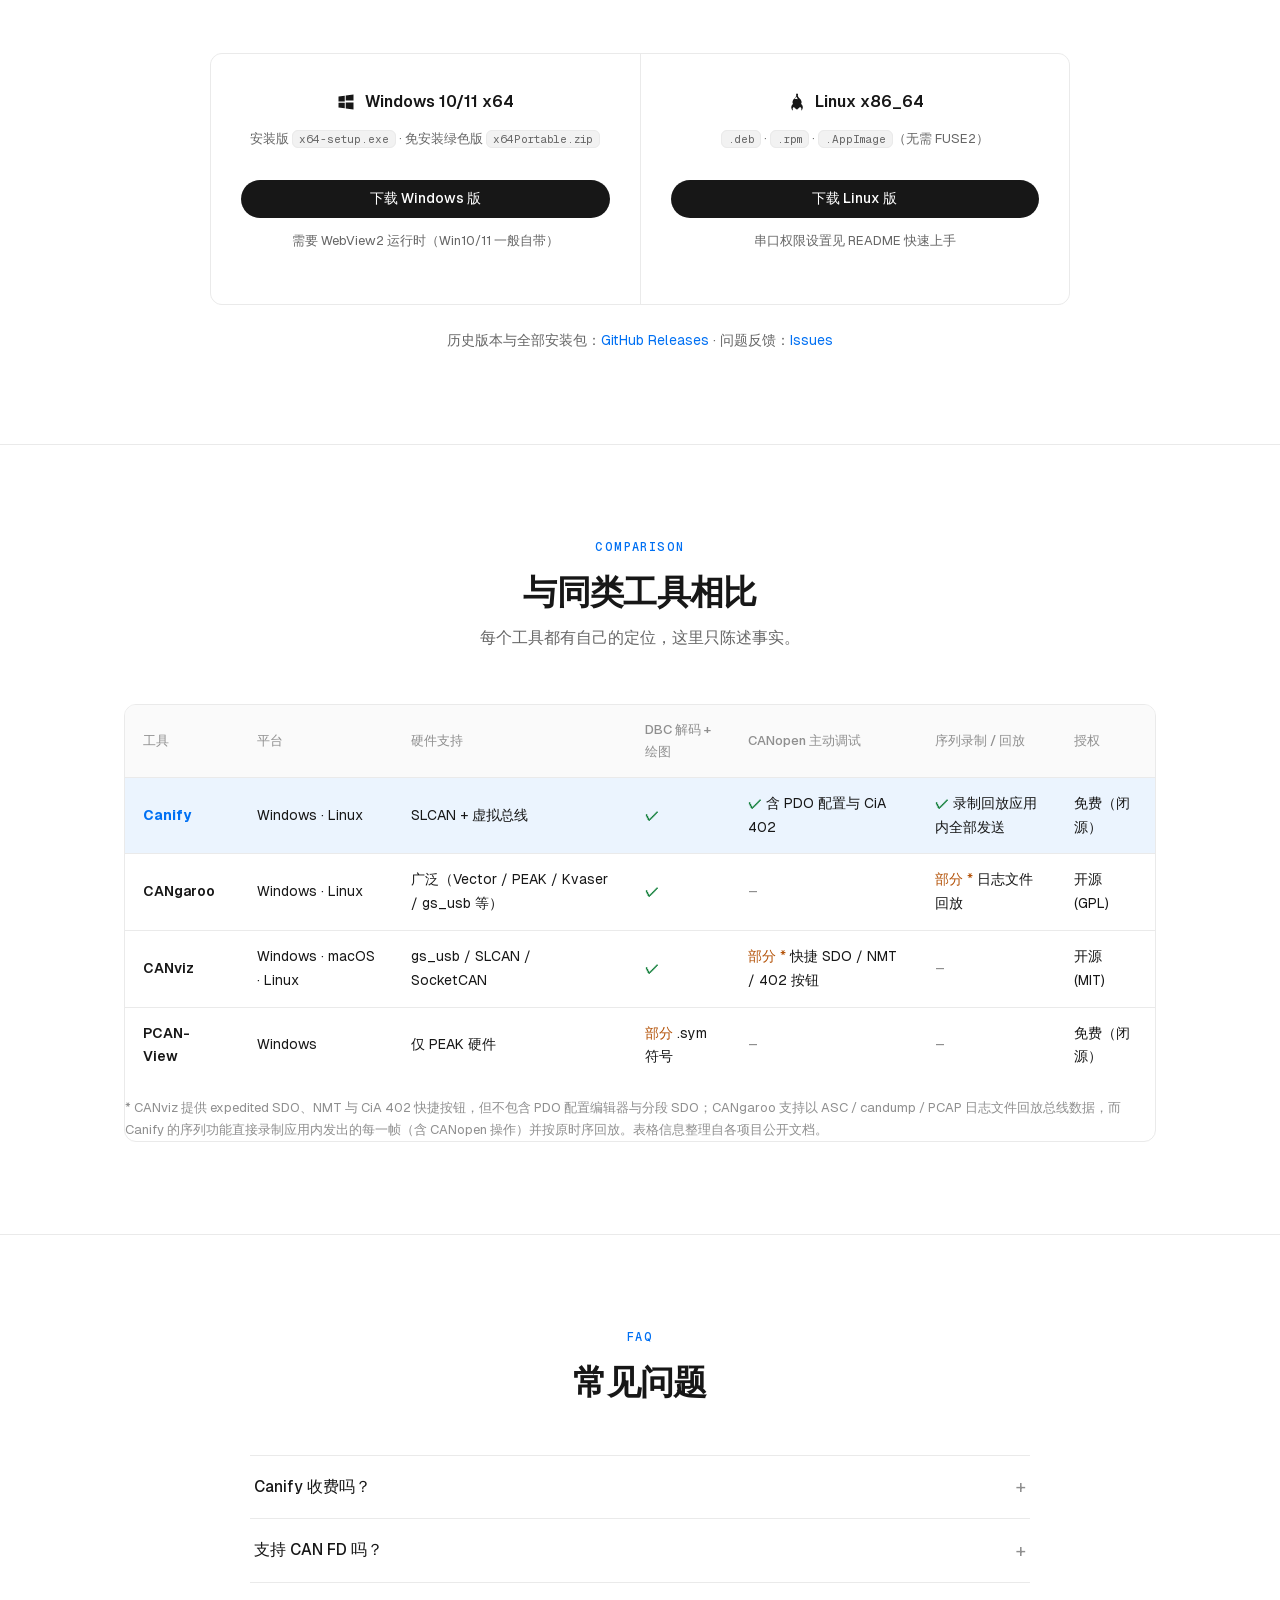
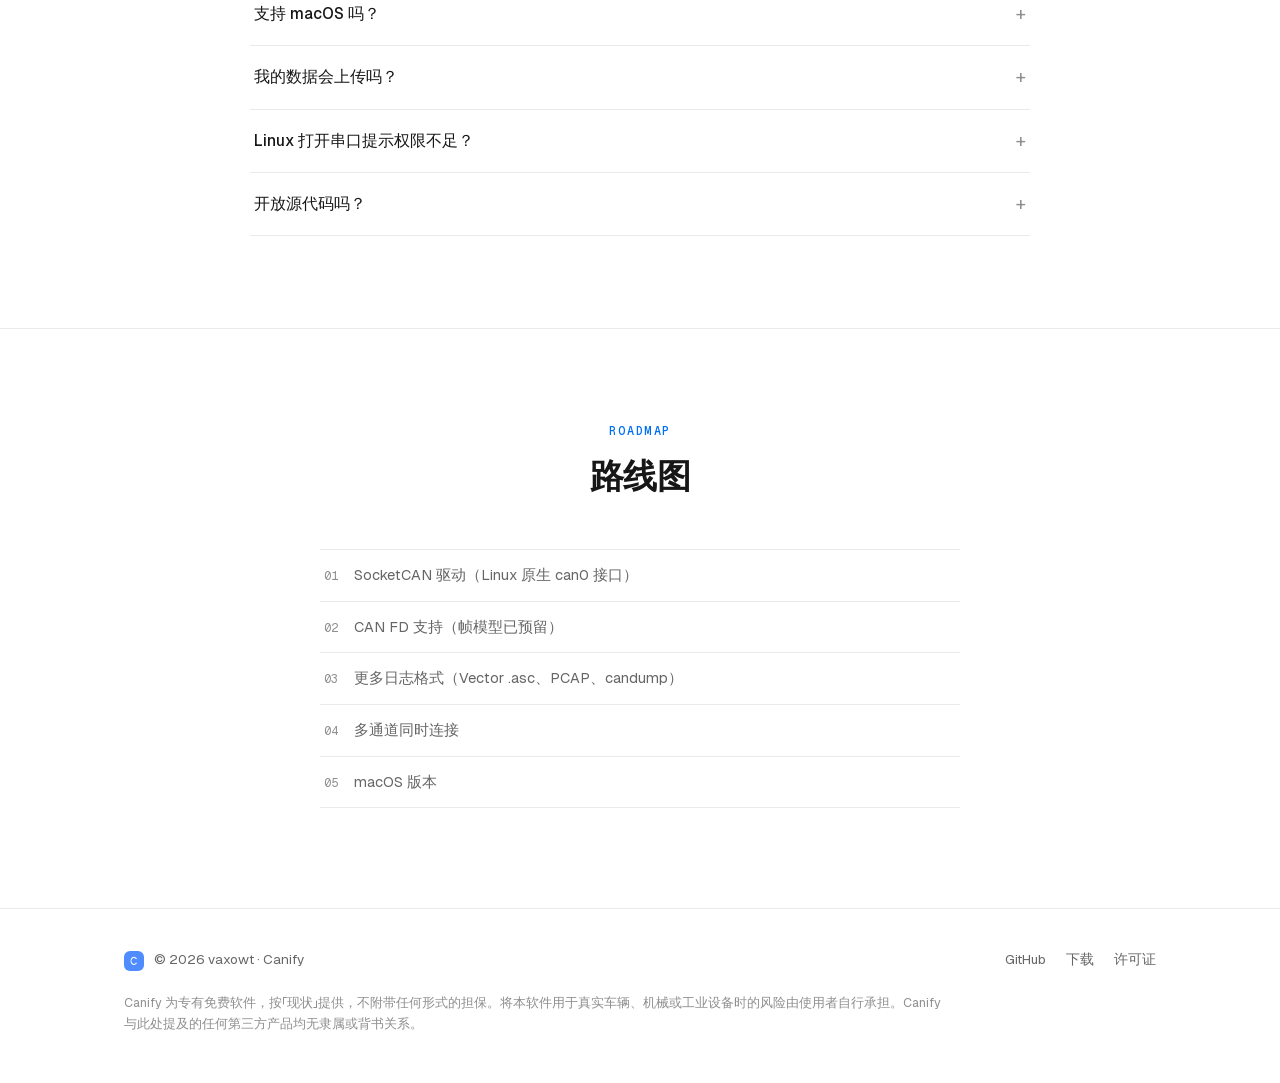
==== commit be559c92: "docs: redesign site with Next.js-style theme and dark/light modes - New design system: monochrome pa" ====
--- a/docs/index.html
+++ b/docs/index.html
@@ -1,5 +1,5 @@
 <!DOCTYPE html>
-<html lang="zh-CN">
+<html lang="zh-CN" data-theme="dark">
 <head>
   <meta charset="UTF-8" />
   <meta name="viewport" content="width=device-width, initial-scale=1.0" />
@@ -11,6 +11,20 @@
   <meta property="og:url" content="https://vaxowt.github.io/canify/" />
   <meta property="og:image" content="https://vaxowt.github.io/canify/img/og-image.png" />
   <meta name="twitter:card" content="summary_large_image" />
+  <meta name="color-scheme" content="dark light" />
+  <meta name="theme-color" media="(prefers-color-scheme: dark)" content="#0a0a0a" />
+  <meta name="theme-color" media="(prefers-color-scheme: light)" content="#ffffff" />
+  <script>
+    // 首帧前确定主题，避免闪烁：localStorage 优先，其次跟随系统，默认深色
+    (function () {
+      var t = null;
+      try { t = localStorage.getItem("canify-theme"); } catch (e) {}
+      if (t !== "light" && t !== "dark") {
+        t = window.matchMedia && window.matchMedia("(prefers-color-scheme: light)").matches ? "light" : "dark";
+      }
+      document.documentElement.setAttribute("data-theme", t);
+    })();
+  </script>
   <link rel="icon" type="image/svg+xml" href="./assets/favicon.svg" />
   <link rel="stylesheet" href="./assets/style.css" />
 </head>
@@ -30,9 +44,18 @@
       </nav>
       <div class="nav-right">
         <span class="lang-switch"><a class="current" href="./">中文</a> · <a href="./en/">EN</a></span>
-        <a class="btn btn-ghost" href="https://github.com/vaxowt/canify" target="_blank" rel="noopener">GitHub</a>
+        <button class="theme-toggle" type="button" aria-label="切换主题" title="切换主题">
+          <svg class="icon-sun" viewBox="0 0 24 24" fill="none" stroke="currentColor" stroke-width="2" stroke-linecap="round" stroke-linejoin="round"><circle cx="12" cy="12" r="4"/><path d="M12 2v2m0 16v2M4.93 4.93l1.41 1.41m11.32 11.32 1.41 1.41M2 12h2m16 0h2M6.34 17.66l-1.41 1.41M19.07 4.93l-1.41 1.41"/></svg>
+          <svg class="icon-moon" viewBox="0 0 24 24" fill="none" stroke="currentColor" stroke-width="2" stroke-linecap="round" stroke-linejoin="round"><path d="M21 12.79A9 9 0 1 1 11.21 3 7 7 0 0 0 21 12.79z"/></svg>
+        </button>
+        <a class="btn btn-secondary" href="https://github.com/vaxowt/canify" target="_blank" rel="noopener">
+          <svg viewBox="0 0 24 24" fill="currentColor" aria-hidden="true"><path d="M12 .297c-6.63 0-12 5.373-12 12 0 5.303 3.438 9.8 8.205 11.385.6.113.82-.258.82-.577 0-.285-.01-1.04-.015-2.04-3.338.724-4.042-1.61-4.042-1.61C4.422 18.07 3.633 17.7 3.633 17.7c-1.087-.744.084-.729.084-.729 1.205.084 1.838 1.236 1.838 1.236 1.07 1.835 2.809 1.305 3.495.998.108-.776.417-1.305.76-1.605-2.665-.3-5.466-1.332-5.466-5.93 0-1.31.465-2.38 1.235-3.22-.135-.303-.54-1.523.105-3.176 0 0 1.005-.322 3.3 1.23.96-.267 1.98-.399 3-.405 1.02.006 2.04.138 3 .405 2.28-1.552 3.285-1.23 3.285-1.23.645 1.653.24 2.873.12 3.176.765.84 1.23 1.91 1.23 3.22 0 4.61-2.805 5.625-5.475 5.92.42.36.81 1.096.81 2.22 0 1.606-.015 2.896-.015 3.286 0 .315.21.69.825.57C20.565 22.092 24 17.592 24 12.297c0-6.627-5.373-12-12-12"/></svg>
+          GitHub
+        </a>
         <a class="btn btn-primary" href="#download">免费下载</a>
-        <button class="nav-toggle" aria-label="打开菜单">☰</button>
+        <button class="nav-toggle" type="button" aria-label="打开菜单">
+          <svg viewBox="0 0 24 24" fill="none" stroke="currentColor" stroke-width="2" stroke-linecap="round"><path d="M4 7h16M4 12h16M4 17h16"/></svg>
+        </button>
       </div>
     </div>
   </header>
@@ -42,60 +65,59 @@
     <section class="hero">
       <div class="container">
         <span class="hero-badge">免费使用 · 纯本地运行 · Windows / Linux</span>
-        <h1>现代、轻量的<br /><span class="accent">CAN / CANopen 上位机</span></h1>
-        <p class="lead">连接一块十几块钱的 SLCAN 适配器，即可完成总线监控、DBC 信号解码、实时绘图、报文发送与 CANopen 节点调试。安装即用，无需 Python，数据只留在本机。</p>
+        <h1>现代、轻量的<br /><span class="grad">CAN / CANopen 上位机</span></h1>
+        <p class="lead">连接一块<b>十几块钱的 SLCAN 适配器</b>，即可完成总线监控、DBC 信号解码、实时绘图、报文发送与 CANopen 节点调试。安装即用，无需 Python，<b>数据只留在本机</b>。</p>
         <div class="hero-actions">
-          <a class="btn btn-primary btn-lg" href="#download">
-            <svg viewBox="0 0 24 24"><path d="M12 3v10m0 0 4-4m-4 4-4-4M4 17v2a2 2 0 0 0 2 2h12a2 2 0 0 0 2-2v-2" stroke="currentColor" stroke-width="2" fill="none" stroke-linecap="round" stroke-linejoin="round"/></svg>
-            免费下载
-          </a>
-          <a class="btn btn-ghost btn-lg" href="https://github.com/vaxowt/canify/releases/latest" target="_blank" rel="noopener">查看 Releases</a>
+          <a class="btn btn-primary btn-lg" href="#download">免费下载 →</a>
+          <a class="btn btn-secondary btn-lg" href="https://github.com/vaxowt/canify/releases/latest" target="_blank" rel="noopener">查看 Releases <span class="ext">↗</span></a>
         </div>
         <p class="hero-meta">Windows 10/11 x64 · Linux x86_64 · 安装包 / 免安装版 / AppImage</p>
         <div class="hero-shot">
           <div class="window">
             <div class="window-bar"><span class="dot"></span><span class="dot"></span><span class="dot"></span><span class="title">Canify — 虚拟总线演示</span></div>
-            <img src="./img/hero-dark.png" alt="Canify 主界面：帧表实时显示 CAN 报文并展开 DBC 解码信号" />
+            <img class="theme-img img-dark" src="./img/hero-dark.png" alt="Canify 主界面（深色主题）：帧表实时显示 CAN 报文并展开 DBC 解码信号" />
+            <img class="theme-img img-light" src="./img/hero-light.png" alt="Canify 主界面（浅色主题）：帧表实时显示 CAN 报文并展开 DBC 解码信号" loading="lazy" />
           </div>
         </div>
       </div>
     </section>
 
     <!-- 特性 -->
-    <section id="features" class="alt">
-      <div class="container">
-        <div class="section-head">
+    <section id="features" class="section">
+      <div class="container">
+        <div class="section-head">
+          <span class="kicker">Features</span>
           <h2>为高效调试而生</h2>
           <p>从总线监控到伺服调试，Canify 把常用工具装进一个轻量原生应用。</p>
         </div>
-        <div class="feature-grid">
-          <div class="feature">
-            <div class="icon"><svg viewBox="0 0 24 24"><rect x="3" y="3" width="8" height="8" rx="2"/><rect x="13" y="3" width="8" height="5" rx="2"/><rect x="13" y="12" width="8" height="9" rx="2"/><rect x="3" y="15" width="8" height="6" rx="2"/></svg></div>
+        <div class="tile-grid">
+          <div class="tile">
+            <span class="arrow">↗</span>
             <h3>可停靠的现代界面</h3>
             <p>显示区与控制区自由分屏、拖拽重组，布局自动记忆；深色 / 浅色主题与中英界面一键切换。</p>
           </div>
-          <div class="feature">
-            <div class="icon"><svg viewBox="0 0 24 24"><path d="M4 19c2-8 5-12 8-12s6 4 8 12" stroke-linecap="round"/><path d="M3 21h18" stroke-linecap="round"/></svg></div>
+          <div class="tile">
+            <span class="arrow">↗</span>
             <h3>DBC 解码 + 实时绘图</h3>
             <p>导入 DBC 后帧表内直接展开物理值信号；勾选即绘图，LTTB 降采样让高负载总线依旧流畅。</p>
           </div>
-          <div class="feature">
-            <div class="icon"><svg viewBox="0 0 24 24"><circle cx="12" cy="12" r="3"/><path d="M12 2v3m0 14v3M2 12h3m14 0h3M5 5l2 2m10 10 2 2M19 5l-2 2M7 17l-2 2"/></svg></div>
+          <div class="tile">
+            <span class="arrow">↗</span>
             <h3>CANopen 一站式</h3>
             <p>节点表、SDO 日志、EMCY、对象字典、PDO 配置、CiA 402 伺服控制——被动解码与主动调试一体。</p>
           </div>
-          <div class="feature">
-            <div class="icon"><svg viewBox="0 0 24 24"><circle cx="12" cy="12" r="9"/><path d="M12 7v5l3 3" stroke-linecap="round"/></svg></div>
+          <div class="tile">
+            <span class="arrow">↗</span>
             <h3>序列录制与回放</h3>
             <p>录制应用内发出的所有帧（含 SDO / NMT 操作），按原时序回放，复现问题或自动化测试从未这么简单。</p>
           </div>
-          <div class="feature">
-            <div class="icon"><svg viewBox="0 0 24 24"><path d="M4 5h16M7 12h10m-7 7h4" stroke-linecap="round"/></svg></div>
+          <div class="tile">
+            <span class="arrow">↗</span>
             <h3>强大的实时过滤</h3>
             <p>ID 列表 / 区间与数据字节条件多路组合（AND / OR），在嘈杂总线中一眼锁定目标报文。</p>
           </div>
-          <div class="feature">
-            <div class="icon"><svg viewBox="0 0 24 24"><path d="M13 2 4 14h6l-1 8 9-12h-6l1-8z" stroke-linejoin="round"/></svg></div>
+          <div class="tile">
+            <span class="arrow">↗</span>
             <h3>轻量 · 纯本地</h3>
             <p>Tauri 2 + Rust 原生构建，安装包小、启动快；无云端、无遥测、无外联请求。</p>
           </div>
@@ -104,10 +126,11 @@
     </section>
 
     <!-- CANopen 专题 -->
-    <section id="canopen">
+    <section id="canopen" class="section">
       <div class="container spotlight">
         <div>
-          <h2>CANopen 调试<br />在这里一站式完成</h2>
+          <span class="kicker">CANopen</span>
+          <h2>CANopen 调试，<br />在这里一站式完成</h2>
           <p class="desc">无论是接入一条陌生总线做被动观察，还是调试一台 CiA 402 伺服驱动器，Canify 都把完整工具链放在同一个面板里。</p>
           <ul>
             <li><svg viewBox="0 0 24 24"><path d="M4 12l5 5L20 6" stroke-linecap="round" stroke-linejoin="round"/></svg>节点表自动识别：NMT 状态、心跳间隔一目了然</li>
@@ -118,51 +141,53 @@
           </ul>
         </div>
         <div class="shot">
-          <img src="./img/canopen-nodes.png" alt="Canify 的 CANopen 面板：节点表、NMT 控制、SDO 日志与 EMCY" />
+          <img src="./img/canopen-nodes.png" alt="Canify 的 CANopen 面板：节点表、NMT 控制、SDO 日志与 EMCY" loading="lazy" />
         </div>
       </div>
     </section>
 
     <!-- 截图画廊 -->
-    <section id="gallery" class="alt">
-      <div class="container">
-        <div class="section-head">
+    <section id="gallery" class="section">
+      <div class="container">
+        <div class="section-head">
+          <span class="kicker">Screenshots</span>
           <h2>界面一览</h2>
           <p>点击任意截图可放大查看。</p>
         </div>
         <div class="gallery">
           <figure>
-            <img src="./img/plot-measure.png" alt="实时绘图与十字测量" />
-            <figcaption>实时绘图与十字测量（Δt / Δv、样本吸附）</figcaption>
-          </figure>
-          <figure>
-            <img src="./img/canopen-402.png" alt="CiA 402 伺服控制" />
-            <figcaption>CiA 402 伺服控制（状态机 + 使能序列 + 运动参数）</figcaption>
-          </figure>
-          <figure>
-            <img src="./img/canopen-od.png" alt="EDS 对象字典浏览器" />
-            <figcaption>EDS 对象字典浏览器（一键读取全部）</figcaption>
-          </figure>
-          <figure>
-            <img src="./img/canopen-pdo.png" alt="PDO 配置编辑器" />
-            <figcaption>PDO 配置编辑器（映射 + 通信参数 + 读回）</figcaption>
-          </figure>
-          <figure>
-            <img src="./img/send-panel.png" alt="多帧发送面板" />
-            <figcaption>多帧发送（单发 / 周期发送）</figcaption>
-          </figure>
-          <figure>
-            <img src="./img/sequence-replay.png" alt="序列录制与回放" />
-            <figcaption>序列录制与回放（按原时序重发）</figcaption>
+            <img src="./img/plot-measure.png" alt="实时绘图与十字测量" loading="lazy" />
+            <figcaption><span class="idx">01</span>实时绘图与十字测量（Δt / Δv、样本吸附）</figcaption>
+          </figure>
+          <figure>
+            <img src="./img/canopen-402.png" alt="CiA 402 伺服控制" loading="lazy" />
+            <figcaption><span class="idx">02</span>CiA 402 伺服控制（状态机 + 使能序列 + 运动参数）</figcaption>
+          </figure>
+          <figure>
+            <img src="./img/canopen-od.png" alt="EDS 对象字典浏览器" loading="lazy" />
+            <figcaption><span class="idx">03</span>EDS 对象字典浏览器（一键读取全部）</figcaption>
+          </figure>
+          <figure>
+            <img src="./img/canopen-pdo.png" alt="PDO 配置编辑器" loading="lazy" />
+            <figcaption><span class="idx">04</span>PDO 配置编辑器（映射 + 通信参数 + 读回）</figcaption>
+          </figure>
+          <figure>
+            <img src="./img/send-panel.png" alt="多帧发送面板" loading="lazy" />
+            <figcaption><span class="idx">05</span>多帧发送（单发 / 周期发送）</figcaption>
+          </figure>
+          <figure>
+            <img src="./img/sequence-replay.png" alt="序列录制与回放" loading="lazy" />
+            <figcaption><span class="idx">06</span>序列录制与回放（按原时序重发）</figcaption>
           </figure>
         </div>
       </div>
     </section>
 
     <!-- 支持硬件 -->
-    <section id="hardware">
-      <div class="container">
-        <div class="section-head">
+    <section id="hardware" class="section">
+      <div class="container">
+        <div class="section-head">
+          <span class="kicker">Hardware</span>
           <h2>支持的硬件</h2>
           <p>标准 slcan 协议，市面上最常见、最便宜的一类 CAN 适配器开箱即用。</p>
         </div>
@@ -182,16 +207,17 @@
     </section>
 
     <!-- 下载 -->
-    <section id="download" class="alt">
-      <div class="container">
-        <div class="section-head">
+    <section id="download" class="section">
+      <div class="container">
+        <div class="section-head">
+          <span class="kicker">Download</span>
           <h2>免费下载</h2>
           <p>无需注册、无功能限制、无广告。所有安装包均发布于 GitHub Releases。</p>
         </div>
         <div class="dl-grid">
           <div class="dl-card">
             <span class="os">
-              <svg viewBox="0 0 24 24"><path d="M3 5.5 10.5 4.4v6.9H3V5.5zm0 13 7.5 1.1v-6.8H3v5.7zm8.7 1.2L21 21V12.7h-9.3v7zM11.7 3v7.3H21V3l-9.3 1.3v1.7z"/></svg>
+              <svg viewBox="0 0 24 24" aria-hidden="true"><path d="M3 5.5 10.5 4.4v6.9H3V5.5zm0 13 7.5 1.1v-6.8H3v5.7zm8.7 1.2L21 21V12.7h-9.3v7zM11.7 3v7.3H21V3l-9.3 1.3v1.7z"/></svg>
               Windows 10/11 x64
             </span>
             <span class="files">安装版 <code>x64-setup.exe</code> · 免安装绿色版 <code>x64Portable.zip</code></span>
@@ -200,7 +226,7 @@
           </div>
           <div class="dl-card">
             <span class="os">
-              <svg viewBox="0 0 24 24"><path d="M12 2c.6 2 .1 3.4-.8 4.6-.9 1.1-2.2 2-2.9 3.5-.8 1.6-.5 3.1.2 4.4-.9.5-1.6 1.4-2 2.6-.5 1.7.1 3.3 1 4.9h.9c-.4-1-.5-1.7-.3-2.4.2-.8.7-1.3 1.5-1.7.6 1 1.5 1.8 2.7 2.4l.4.7h.9l.3-.7c1.2-.5 2.2-1.3 2.9-2.3.9.4 1.4 1 1.6 1.7.2.7.1 1.5-.3 2.3h.9c1-1.6 1.5-3.2 1-4.9-.3-1.2-1-2.1-2-2.6.8-1.3 1-2.9.2-4.4-.7-1.5-2-2.4-2.9-3.5-.9-1.2-1.4-2.6-.8-4.6h-1zm.5 3.7c.4 1.1 1 2 1.8 2.9-1.4-.4-2.7-.4-4.1-.1.8-.9 1.6-1.8 2-2.8h.3z"/></svg>
+              <svg viewBox="0 0 24 24" aria-hidden="true"><path d="M12 2c.6 2 .1 3.4-.8 4.6-.9 1.1-2.2 2-2.9 3.5-.8 1.6-.5 3.1.2 4.4-.9.5-1.6 1.4-2 2.6-.5 1.7.1 3.3 1 4.9h.9c-.4-1-.5-1.7-.3-2.4.2-.8.7-1.3 1.5-1.7.6 1 1.5 1.8 2.7 2.4l.4.7h.9l.3-.7c1.2-.5 2.2-1.3 2.9-2.3.9.4 1.4 1 1.6 1.7.2.7.1 1.5-.3 2.3h.9c1-1.6 1.5-3.2 1-4.9-.3-1.2-1-2.1-2-2.6.8-1.3 1-2.9.2-4.4-.7-1.5-2-2.4-2.9-3.5-.9-1.2-1.4-2.6-.8-4.6h-1zm.5 3.7c.4 1.1 1 2 1.8 2.9-1.4-.4-2.7-.4-4.1-.1.8-.9 1.6-1.8 2-2.8h.3z"/></svg>
               Linux x86_64
             </span>
             <span class="files"><code>.deb</code> · <code>.rpm</code> · <code>.AppImage</code>（无需 FUSE2）</span>
@@ -213,9 +239,10 @@
     </section>
 
     <!-- 对比 -->
-    <section id="compare">
-      <div class="container">
-        <div class="section-head">
+    <section id="compare" class="section">
+      <div class="container">
+        <div class="section-head">
+          <span class="kicker">Comparison</span>
           <h2>与同类工具相比</h2>
           <p>每个工具都有自己的定位，这里只陈述事实。</p>
         </div>
@@ -269,9 +296,10 @@
     </section>
 
     <!-- FAQ -->
-    <section id="faq" class="alt">
-      <div class="container">
-        <div class="section-head">
+    <section id="faq" class="section">
+      <div class="container">
+        <div class="section-head">
+          <span class="kicker">FAQ</span>
           <h2>常见问题</h2>
         </div>
         <div class="faq">
@@ -304,17 +332,18 @@
     </section>
 
     <!-- 路线图 -->
-    <section id="roadmap">
-      <div class="container">
-        <div class="section-head">
+    <section id="roadmap" class="section">
+      <div class="container">
+        <div class="section-head">
+          <span class="kicker">Roadmap</span>
           <h2>路线图</h2>
         </div>
         <ul class="roadmap">
-          <li>SocketCAN 驱动（Linux 原生 can0 接口）</li>
-          <li>CAN FD 支持（帧模型已预留）</li>
-          <li>更多日志格式（Vector .asc、PCAP、candump）</li>
-          <li>多通道同时连接</li>
-          <li>macOS 版本</li>
+          <li><span class="idx">01</span>SocketCAN 驱动（Linux 原生 can0 接口）</li>
+          <li><span class="idx">02</span>CAN FD 支持（帧模型已预留）</li>
+          <li><span class="idx">03</span>更多日志格式（Vector .asc、PCAP、candump）</li>
+          <li><span class="idx">04</span>多通道同时连接</li>
+          <li><span class="idx">05</span>macOS 版本</li>
         </ul>
       </div>
     </section>
@@ -323,7 +352,7 @@
   <footer class="site-footer">
     <div class="container">
       <div class="footer-inner">
-        <span class="left">© 2026 vaxowt · Canify</span>
+        <span class="left"><img src="./img/logo.svg" alt="" />© 2026 vaxowt · Canify</span>
         <div class="right">
           <a href="https://github.com/vaxowt/canify" target="_blank" rel="noopener">GitHub</a>
           <a href="https://github.com/vaxowt/canify/releases/latest" target="_blank" rel="noopener">下载</a>
@@ -334,7 +363,7 @@
     </div>
   </footer>
 
-  <dialog class="lightbox" id="lightbox"><img alt="" /></dialog>
+  <dialog class="lightbox" id="lightbox"><div class="lightbox-body"><img alt="" /></div></dialog>
   <script src="./assets/main.js"></script>
 </body>
 </html>
--- a/docs/assets/style.css
+++ b/docs/assets/style.css
@@ -1,290 +1,446 @@
-/* Canify 官网样式 — 深色主题，品牌色取自应用图标 #4F8CFF */
-
+/* ============================================================
+   Canify 官网样式 — Next.js 风格设计系统
+   基调：黑白为主、细边框、克制的蓝色点缀、Geist 排版、
+        等宽字体细节、克制的点缀（无渐变横幅、无彩色图标块）
+   主题：跟随系统 + 手动切换（html[data-theme="light|dark"]）
+   ============================================================ */
+
+/* ---------- 字体：自托管 Geist（SIL OFL 1.1，见 fonts/LICENSE.txt） ---------- */
+@font-face {
+  font-family: "Geist";
+  src: url("./fonts/Geist-Variable.woff2") format("woff2");
+  font-weight: 100 900;
+  font-style: normal;
+  font-display: swap;
+}
+@font-face {
+  font-family: "Geist Mono";
+  src: url("./fonts/GeistMono-Variable.woff2") format("woff2");
+  font-weight: 100 900;
+  font-style: normal;
+  font-display: swap;
+}
+
+/* ---------- 设计令牌 ---------- */
 :root {
-  --bg: #0b1220;
-  --bg-soft: #0f1729;
-  --card: #131c30;
-  --card-border: rgba(148, 163, 184, 0.14);
-  --text: #e8edf6;
-  --muted: #97a3b8;
-  --brand: #4f8cff;
-  --brand-soft: rgba(79, 140, 255, 0.14);
-  --brand-strong: #7aa8ff;
-  --ok: #34d399;
-  --warn: #fbbf24;
-  --radius: 14px;
-  --maxw: 1120px;
-}
-
+  color-scheme: light;
+  --bg: #ffffff;
+  --bg-subtle: #fafafa;
+  --fg: #171717;
+  --fg-2: #666666;
+  --fg-3: #8f8f8f;
+  --fg-grad: #a8a8a8;
+  --border: #eaeaea;
+  --border-2: #dcdcdc;
+  --accent: #0070f3;
+  --accent-hover: #0060df;
+  --accent-soft: rgba(0, 112, 243, 0.08);
+  --success: #15803d;
+  --warn: #b45309;
+  --code-bg: rgba(0, 0, 0, 0.05);
+  --dot: rgba(0, 0, 0, 0.13);
+  --glow: rgba(0, 112, 243, 0.055);
+  --header-bg: rgba(255, 255, 255, 0.8);
+  --btn-primary-hover: #383838;
+  --shot-shadow: 0 24px 70px -24px rgba(0, 0, 0, 0.28), 0 8px 24px -12px rgba(0, 0, 0, 0.1);
+  --radius: 12px;
+  --maxw: 1080px;
+  --font-sans: "Geist", ui-sans-serif, system-ui, -apple-system, "Segoe UI",
+    Helvetica, "PingFang SC", "Hiragino Sans GB", "Microsoft YaHei",
+    "Noto Sans SC", sans-serif;
+  --font-mono: "Geist Mono", ui-monospace, SFMono-Regular, Menlo, Consolas,
+    "Liberation Mono", monospace;
+}
+
+[data-theme="dark"] {
+  color-scheme: dark;
+  --bg: #0a0a0a;
+  --bg-subtle: #111111;
+  --fg: #ededed;
+  --fg-2: #a1a1a1;
+  --fg-3: #6f6f6f;
+  --fg-grad: #565656;
+  --border: #2e2e2e;
+  --border-2: #3a3a3a;
+  --accent: #3291ff;
+  --accent-hover: #5da8ff;
+  --accent-soft: rgba(50, 145, 255, 0.12);
+  --success: #4ade80;
+  --warn: #f5a623;
+  --code-bg: rgba(240, 240, 240, 0.07);
+  --dot: rgba(255, 255, 255, 0.12);
+  --glow: rgba(50, 145, 255, 0.08);
+  --header-bg: rgba(10, 10, 10, 0.75);
+  --btn-primary-hover: #cccccc;
+  --shot-shadow: 0 24px 80px -24px rgba(0, 0, 0, 0.7), 0 8px 24px -12px rgba(0, 0, 0, 0.5);
+}
+
+/* ---------- 基础 ---------- */
 * { box-sizing: border-box; margin: 0; padding: 0; }
 
-html { scroll-behavior: smooth; scroll-padding-top: 72px; }
+html {
+  scroll-behavior: smooth;
+  scroll-padding-top: 88px;
+  -webkit-text-size-adjust: 100%;
+}
 
 body {
-  font-family: system-ui, -apple-system, "Segoe UI", Roboto, "PingFang SC",
-    "Hiragino Sans GB", "Microsoft YaHei", "Noto Sans SC", sans-serif;
+  font-family: var(--font-sans);
   background: var(--bg);
-  color: var(--text);
-  line-height: 1.65;
+  color: var(--fg);
   font-size: 16px;
+  line-height: 1.7;
   -webkit-font-smoothing: antialiased;
+  text-rendering: optimizeLegibility;
 }
 
 img { max-width: 100%; display: block; }
-a { color: var(--brand-strong); text-decoration: none; }
-a:hover { text-decoration: underline; }
+a { color: inherit; text-decoration: none; }
+button { font-family: inherit; }
+
+::selection { background: rgba(0, 112, 243, 0.25); }
+:focus-visible { outline: 2px solid var(--accent); outline-offset: 2px; }
+
+code {
+  font-family: var(--font-mono);
+  font-size: 0.85em;
+  background: var(--code-bg);
+  border: 1px solid var(--border);
+  border-radius: 6px;
+  padding: 1px 6px;
+  white-space: nowrap;
+}
 
 .container { max-width: var(--maxw); margin: 0 auto; padding: 0 24px; }
 
+/* 切换主题时的过渡（由 JS 短暂挂载，避免首帧闪烁） */
+html.theming, html.theming *, html.theming *::before, html.theming *::after {
+  transition: background-color 0.25s ease, border-color 0.25s ease,
+    color 0.25s ease, fill 0.25s ease, box-shadow 0.25s ease !important;
+}
+
+/* ---------- 按钮 ---------- */
+.btn {
+  display: inline-flex; align-items: center; justify-content: center; gap: 7px;
+  height: 38px; padding: 0 18px; border-radius: 999px;
+  font-size: 14px; font-weight: 500; white-space: nowrap;
+  border: 1px solid transparent; cursor: pointer;
+  transition: background-color 0.15s ease, border-color 0.15s ease, color 0.15s ease;
+}
+.btn:hover { text-decoration: none; }
+.btn-primary { background: var(--fg); color: var(--bg); }
+.btn-primary:hover { background: var(--btn-primary-hover); }
+.btn-secondary { border-color: var(--border-2); color: var(--fg); background: var(--bg); }
+.btn-secondary:hover { border-color: var(--fg-3); background: var(--bg-subtle); }
+.btn-lg { height: 44px; padding: 0 24px; font-size: 15px; }
+.btn svg { width: 15px; height: 15px; flex: none; }
+.btn .ext { font-size: 12px; color: var(--fg-3); }
+
 /* ---------- 顶栏 ---------- */
-
 .site-header {
-  position: sticky; top: 0; z-index: 50;
-  background: rgba(11, 18, 32, 0.82);
-  backdrop-filter: blur(10px);
-  border-bottom: 1px solid var(--card-border);
-}
-
-.nav {
-  display: flex; align-items: center; gap: 22px;
-  height: 60px;
-}
-
-.brand { display: flex; align-items: center; gap: 10px; font-weight: 700; font-size: 18px; color: var(--text); }
-.brand:hover { text-decoration: none; }
-.brand img { width: 28px; height: 28px; border-radius: 7px; }
-
-.nav-links { display: flex; gap: 18px; margin-left: 8px; }
-.nav-links a { color: var(--muted); font-size: 14.5px; }
-.nav-links a:hover { color: var(--text); text-decoration: none; }
-
-.nav-right { margin-left: auto; display: flex; align-items: center; gap: 14px; }
-.lang-switch { font-size: 14px; color: var(--muted); }
-.lang-switch a { color: var(--muted); padding: 0 2px; }
-.lang-switch a.current { color: var(--text); font-weight: 600; }
-
-.btn {
-  display: inline-flex; align-items: center; justify-content: center; gap: 8px;
-  padding: 9px 18px; border-radius: 10px;
-  font-size: 14.5px; font-weight: 600;
-  border: 1px solid transparent; cursor: pointer;
-  transition: background 0.15s, border-color 0.15s, transform 0.15s;
-}
-.btn:hover { text-decoration: none; transform: translateY(-1px); }
-.btn-primary { background: var(--brand); color: #fff; }
-.btn-primary:hover { background: #3f7cf0; }
-.btn-ghost { border-color: var(--card-border); color: var(--text); background: transparent; }
-.btn-ghost:hover { border-color: var(--brand); color: var(--brand-strong); }
-.btn-lg { padding: 12px 26px; font-size: 15.5px; border-radius: 12px; }
-.btn svg { width: 18px; height: 18px; fill: currentColor; }
-
-.nav-toggle { display: none; background: none; border: 1px solid var(--card-border); color: var(--text);
-  border-radius: 8px; width: 38px; height: 38px; cursor: pointer; font-size: 18px; }
+  position: sticky; top: 0; z-index: 60;
+  background: var(--header-bg);
+  -webkit-backdrop-filter: blur(12px) saturate(180%);
+  backdrop-filter: blur(12px) saturate(180%);
+  border-bottom: 1px solid var(--border);
+}
+.nav { display: flex; align-items: center; gap: 16px; height: 64px; }
+
+.brand {
+  display: flex; align-items: center; gap: 9px;
+  font-weight: 600; font-size: 15.5px; letter-spacing: -0.01em;
+}
+.brand img { width: 26px; height: 26px; border-radius: 7px; }
+
+.nav-links { display: flex; gap: 2px; }
+.nav-links a {
+  font-size: 14px; color: var(--fg-2);
+  padding: 6px 10px; border-radius: 8px;
+}
+.nav-links a:hover { color: var(--fg); background: var(--bg-subtle); text-decoration: none; }
+
+.nav-right { margin-left: auto; display: flex; align-items: center; gap: 10px; }
+.lang-switch { font-size: 13px; color: var(--fg-3); white-space: nowrap; }
+.lang-switch a { padding: 2px 3px; color: var(--fg-3); }
+.lang-switch a:hover { color: var(--fg); text-decoration: none; }
+.lang-switch a.current { color: var(--fg); font-weight: 600; }
+
+.theme-toggle {
+  width: 36px; height: 36px; border-radius: 999px;
+  border: 1px solid var(--border-2); background: transparent; color: var(--fg-2);
+  display: inline-flex; align-items: center; justify-content: center;
+  cursor: pointer; flex: none;
+  transition: background-color 0.15s ease, border-color 0.15s ease, color 0.15s ease;
+}
+.theme-toggle:hover { color: var(--fg); border-color: var(--fg-3); background: var(--bg-subtle); }
+.theme-toggle svg { width: 16px; height: 16px; }
+[data-theme="light"] .icon-sun { display: none; }
+[data-theme="light"] .icon-moon { display: block; }
+[data-theme="dark"] .icon-sun { display: block; }
+[data-theme="dark"] .icon-moon { display: none; }
+
+.nav-toggle {
+  display: none; width: 36px; height: 36px; border-radius: 999px;
+  border: 1px solid var(--border-2); background: transparent; color: var(--fg);
+  align-items: center; justify-content: center; cursor: pointer; flex: none;
+}
+.nav-toggle svg { width: 17px; height: 17px; }
 
 /* ---------- Hero ---------- */
-
-.hero { padding: 84px 0 40px; text-align: center; }
+.hero { position: relative; padding: 92px 0 28px; text-align: center; overflow: hidden; }
+
+/* 点阵背景 + 顶部微光（纯 CSS，随主题变化） */
+.hero::before {
+  content: ""; position: absolute; left: 50%; top: -90px; transform: translateX(-50%);
+  width: 1300px; height: 640px; pointer-events: none;
+  background-image: radial-gradient(var(--dot) 1px, transparent 1px);
+  background-size: 22px 22px;
+  -webkit-mask-image: radial-gradient(ellipse 48% 52% at 50% 42%, #000 0%, transparent 72%);
+  mask-image: radial-gradient(ellipse 48% 52% at 50% 42%, #000 0%, transparent 72%);
+}
+.hero::after {
+  content: ""; position: absolute; inset: 0; pointer-events: none;
+  background: radial-gradient(ellipse 46% 34% at 50% 10%, var(--glow), transparent 70%);
+}
+.hero .container { position: relative; z-index: 1; }
 
 .hero-badge {
   display: inline-flex; align-items: center; gap: 8px;
-  background: var(--brand-soft); color: var(--brand-strong);
-  border: 1px solid rgba(79, 140, 255, 0.3);
-  border-radius: 999px; padding: 5px 14px; font-size: 13.5px; margin-bottom: 22px;
-}
-
-.hero h1 { font-size: 44px; line-height: 1.18; letter-spacing: -0.5px; }
-.hero h1 .accent { color: var(--brand-strong); }
-
-.hero p.lead {
-  max-width: 640px; margin: 18px auto 0; color: var(--muted); font-size: 18px;
-}
-
-.hero-actions { margin-top: 30px; display: flex; gap: 14px; justify-content: center; flex-wrap: wrap; }
-
-.hero-meta { margin-top: 14px; color: var(--muted); font-size: 13.5px; }
-
-/* 浏览器窗口样式包住主截图 */
-.hero-shot { max-width: 980px; margin: 48px auto 0; text-align: left; }
+  border: 1px solid var(--border-2); border-radius: 999px;
+  padding: 6px 14px; font-size: 13px; color: var(--fg-2); margin-bottom: 28px;
+  background: var(--bg);
+}
+.hero-badge:hover { border-color: var(--fg-3); color: var(--fg); }
+
+.hero h1 {
+  font-size: clamp(42px, 7.2vw, 76px);
+  line-height: 1.06; font-weight: 700; letter-spacing: -0.035em;
+}
+.hero h1 .grad { color: var(--fg); }
+@supports ((-webkit-background-clip: text) or (background-clip: text)) {
+  .hero h1 .grad {
+    background: linear-gradient(180deg, var(--fg) 45%, var(--fg-grad));
+    -webkit-background-clip: text; background-clip: text;
+    -webkit-text-fill-color: transparent; color: transparent;
+  }
+}
+
+.hero .lead { max-width: 660px; margin: 22px auto 0; font-size: 18px; color: var(--fg-2); }
+.hero .lead b { color: var(--fg); font-weight: 600; }
+
+.hero-actions { margin-top: 34px; display: flex; gap: 12px; justify-content: center; flex-wrap: wrap; }
+.hero-meta { margin-top: 18px; font-size: 13px; color: var(--fg-3); }
+
+/* 主截图（窗口框 + 明暗两版图片，由主题决定显示哪张） */
+.hero-shot { max-width: 960px; margin: 56px auto 0; text-align: left; }
 .window {
-  border: 1px solid var(--card-border);
-  border-radius: 12px; overflow: hidden;
-  background: var(--bg-soft);
-  box-shadow: 0 30px 80px rgba(0, 0, 0, 0.45);
+  border: 1px solid var(--border-2); border-radius: var(--radius);
+  overflow: hidden; background: var(--bg-subtle); box-shadow: var(--shot-shadow);
+  cursor: zoom-in;
 }
 .window-bar {
-  display: flex; align-items: center; gap: 7px;
-  padding: 10px 14px; background: rgba(148, 163, 184, 0.07);
-  border-bottom: 1px solid var(--card-border);
-}
-.window-bar .dot { width: 11px; height: 11px; border-radius: 50%; }
-.window-bar .dot:nth-child(1) { background: #ff5f57; }
-.window-bar .dot:nth-child(2) { background: #febc2e; }
-.window-bar .dot:nth-child(3) { background: #28c840; }
-.window-bar .title { margin-left: 10px; font-size: 12.5px; color: var(--muted); }
-.window img { width: 100%; }
+  display: flex; align-items: center; gap: 7px; padding: 10px 14px;
+  border-bottom: 1px solid var(--border); background: var(--bg);
+}
+.window-bar .dot { width: 10px; height: 10px; border-radius: 50%; background: var(--border-2); }
+.window-bar .title { margin-left: 8px; font-family: var(--font-mono); font-size: 12px; color: var(--fg-3); }
+.theme-img { display: none; width: 100%; }
+[data-theme="light"] .img-light { display: block; }
+[data-theme="dark"] .img-dark { display: block; }
 
 /* ---------- 通用 section ---------- */
-
-section { padding: 72px 0; }
-section.alt { background: var(--bg-soft); }
-
-.section-head { text-align: center; max-width: 640px; margin: 0 auto 44px; }
-.section-head h2 { font-size: 30px; letter-spacing: -0.3px; }
-.section-head p { color: var(--muted); margin-top: 10px; }
-
-/* ---------- 特性网格 ---------- */
-
-.feature-grid {
-  display: grid; grid-template-columns: repeat(3, 1fr); gap: 18px;
-}
-.feature {
-  background: var(--card); border: 1px solid var(--card-border);
+.section { padding: 92px 0; }
+main > .section + .section { border-top: 1px solid var(--border); }
+
+.section-head { max-width: 660px; margin: 0 auto 52px; text-align: center; }
+.kicker {
+  display: block; margin-bottom: 14px;
+  font-family: var(--font-mono); font-size: 12px; font-weight: 500;
+  letter-spacing: 0.12em; text-transform: uppercase; color: var(--accent);
+}
+.section-head h2, .spotlight h2 {
+  font-size: clamp(26px, 3.6vw, 34px);
+  letter-spacing: -0.02em; line-height: 1.22; font-weight: 700;
+}
+.section-head p { color: var(--fg-2); margin-top: 12px; font-size: 15.5px; }
+
+/* ---------- 特性（合并边框网格，Next.js 卡片风格） ---------- */
+.tile-grid {
+  display: grid; grid-template-columns: repeat(3, 1fr);
+  gap: 1px; background: var(--border);
+  border: 1px solid var(--border); border-radius: var(--radius); overflow: hidden;
+}
+.tile { background: var(--bg); padding: 26px; position: relative; transition: background-color 0.15s ease; }
+.tile:hover { background: var(--bg-subtle); }
+.tile h3 { font-size: 15.5px; font-weight: 600; letter-spacing: -0.01em; padding-right: 26px; }
+.tile p { margin-top: 8px; font-size: 14px; color: var(--fg-2); line-height: 1.65; }
+.tile .arrow {
+  position: absolute; top: 24px; right: 22px;
+  color: var(--fg-3); font-size: 14px; line-height: 1;
+  opacity: 0; transform: translate(-4px, 4px); transition: opacity 0.2s ease, transform 0.2s ease;
+}
+.tile:hover .arrow { opacity: 1; transform: none; }
+
+/* ---------- CANopen 专题 ---------- */
+.spotlight { display: grid; grid-template-columns: 1fr 1.15fr; gap: 56px; align-items: center; }
+.spotlight .desc { color: var(--fg-2); margin: 16px 0 26px; font-size: 15.5px; }
+.spotlight ul { list-style: none; display: grid; gap: 12px; }
+.spotlight li { display: flex; gap: 10px; font-size: 14.5px; color: var(--fg-2); line-height: 1.6; }
+.spotlight li svg {
+  width: 16px; height: 16px; flex: none; margin-top: 4px;
+  stroke: var(--success); fill: none; stroke-width: 2.5;
+}
+.spotlight .shot {
+  border: 1px solid var(--border-2); border-radius: var(--radius);
+  overflow: hidden; box-shadow: var(--shot-shadow); cursor: zoom-in;
+}
+
+/* ---------- 截图画廊 ---------- */
+.gallery {
+  display: grid; grid-template-columns: 1fr 1fr;
+  gap: 1px; background: var(--border);
+  border: 1px solid var(--border); border-radius: var(--radius); overflow: hidden;
+}
+.gallery figure { background: var(--bg); cursor: zoom-in; transition: background-color 0.15s ease; }
+.gallery figure:hover { background: var(--bg-subtle); }
+.gallery img { width: 100%; aspect-ratio: 16 / 10; object-fit: cover; object-position: top; }
+.gallery figcaption { padding: 12px 18px; font-size: 13px; color: var(--fg-2); border-top: 1px solid var(--border); }
+.gallery .idx { font-family: var(--font-mono); font-size: 12px; color: var(--fg-3); margin-right: 8px; }
+
+/* ---------- 硬件支持 ---------- */
+.hw-wrap { display: grid; grid-template-columns: 1.15fr 1fr; gap: 48px; align-items: start; }
+.hw-list { list-style: none; border-top: 1px solid var(--border); }
+.hw-list li {
+  display: flex; justify-content: space-between; align-items: baseline; gap: 16px;
+  padding: 15px 4px; border-bottom: 1px solid var(--border);
+}
+.hw-list .name { font-size: 14.5px; font-weight: 500; }
+.hw-list .note { color: var(--fg-3); font-size: 12.5px; text-align: right; font-family: var(--font-mono); }
+.hw-note {
+  background: var(--bg-subtle); border: 1px solid var(--border);
   border-radius: var(--radius); padding: 24px;
-  transition: border-color 0.15s, transform 0.15s;
-}
-.feature:hover { border-color: rgba(79, 140, 255, 0.45); transform: translateY(-2px); }
-.feature .icon {
-  width: 40px; height: 40px; border-radius: 10px;
-  background: var(--brand-soft); color: var(--brand-strong);
-  display: flex; align-items: center; justify-content: center;
-  margin-bottom: 14px;
-}
-.feature .icon svg { width: 22px; height: 22px; fill: none; stroke: currentColor; stroke-width: 1.8; }
-.feature h3 { font-size: 17px; margin-bottom: 8px; }
-.feature p { color: var(--muted); font-size: 14.5px; }
-
-/* ---------- CANopen 专题 ---------- */
-
-.spotlight { display: grid; grid-template-columns: 1fr 1.25fr; gap: 44px; align-items: center; }
-.spotlight h2 { font-size: 30px; margin-bottom: 14px; }
-.spotlight .desc { color: var(--muted); margin-bottom: 22px; }
-.spotlight ul { list-style: none; display: grid; gap: 12px; }
-.spotlight li { display: flex; gap: 10px; align-items: flex-start; font-size: 15px; }
-.spotlight li svg { width: 20px; height: 20px; flex: none; margin-top: 2px; stroke: var(--ok); fill: none; stroke-width: 2.2; }
-.spotlight .shot {
-  border: 1px solid var(--card-border); border-radius: 12px; overflow: hidden;
-  box-shadow: 0 20px 60px rgba(0, 0, 0, 0.4);
-}
-.spotlight .shot img { width: 100%; }
-
-/* ---------- 截图画廊 ---------- */
-
-.gallery { display: grid; grid-template-columns: 1fr 1fr; gap: 18px; }
-.gallery figure {
-  background: var(--card); border: 1px solid var(--card-border);
-  border-radius: var(--radius); overflow: hidden; cursor: zoom-in;
-  transition: border-color 0.15s, transform 0.15s;
-}
-.gallery figure:hover { border-color: rgba(79, 140, 255, 0.45); transform: translateY(-2px); }
-.gallery img { width: 100%; aspect-ratio: 16 / 10; object-fit: cover; object-position: top; }
-.gallery figcaption { padding: 12px 16px; font-size: 14px; color: var(--muted); }
-
-/* 图片灯箱 */
+  font-size: 14.5px; color: var(--fg-2);
+}
+.hw-note b { color: var(--fg); font-weight: 600; }
+
+/* ---------- 下载 ---------- */
+.dl-grid {
+  display: grid; grid-template-columns: 1fr 1fr;
+  gap: 1px; background: var(--border); max-width: 860px; margin: 0 auto;
+  border: 1px solid var(--border); border-radius: var(--radius); overflow: hidden;
+}
+.dl-card {
+  background: var(--bg); padding: 34px 30px;
+  display: flex; flex-direction: column; align-items: center; gap: 12px;
+  text-align: center; transition: background-color 0.15s ease;
+}
+.dl-card:hover { background: var(--bg-subtle); }
+.dl-card .os { display: flex; align-items: center; gap: 9px; font-size: 16px; font-weight: 600; }
+.dl-card .os svg { width: 20px; height: 20px; fill: currentColor; }
+.dl-card .files { color: var(--fg-2); font-size: 13px; min-height: 40px; }
+.dl-card .btn { align-self: stretch; }
+.dl-all { max-width: 860px; margin: 24px auto 0; text-align: center; font-size: 14px; color: var(--fg-2); }
+.dl-all a { color: var(--accent); }
+.dl-all a:hover { text-decoration: underline; }
+
+/* ---------- 对比表 ---------- */
+.compare-wrap { border: 1px solid var(--border); border-radius: var(--radius); overflow-x: auto; }
+table.compare { width: 100%; border-collapse: collapse; min-width: 760px; }
+.compare th, .compare td {
+  padding: 14px 18px; text-align: left; font-size: 14px;
+  border-bottom: 1px solid var(--border);
+}
+.compare thead th { color: var(--fg-3); font-weight: 500; font-size: 13px; background: var(--bg-subtle); }
+.compare tbody tr:last-child td { border-bottom: 0; }
+.compare td:first-child { font-weight: 600; }
+.compare tr.canify-col { background: var(--accent-soft); }
+.compare tr.canify-col td:first-child { color: var(--accent); font-weight: 700; }
+.compare .yes { color: var(--success); font-family: var(--font-mono); font-weight: 600; }
+.compare .no { color: var(--fg-3); font-family: var(--font-mono); }
+.compare .part { color: var(--warn); }
+.compare-note { color: var(--fg-3); font-size: 13px; margin-top: 14px; line-height: 1.7; }
+
+/* ---------- FAQ ---------- */
+.faq { max-width: 780px; margin: 0 auto; border-top: 1px solid var(--border); }
+.faq details { border-bottom: 1px solid var(--border); }
+.faq summary {
+  list-style: none; cursor: pointer;
+  display: flex; justify-content: space-between; align-items: center; gap: 16px;
+  padding: 18px 4px; font-size: 15.5px; font-weight: 500;
+}
+.faq summary::-webkit-details-marker { display: none; }
+.faq summary::after {
+  content: "+"; font-family: var(--font-mono); font-weight: 400;
+  color: var(--fg-3); font-size: 18px; line-height: 1;
+  transition: transform 0.2s ease; flex: none;
+}
+.faq details[open] summary::after { transform: rotate(45deg); }
+.faq details p { padding: 0 4px 20px; color: var(--fg-2); font-size: 14.5px; max-width: 640px; }
+
+/* ---------- 路线图 ---------- */
+.roadmap { max-width: 640px; margin: 0 auto; list-style: none; border-top: 1px solid var(--border); }
+.roadmap li {
+  display: flex; gap: 16px; align-items: baseline;
+  padding: 13px 4px; border-bottom: 1px solid var(--border);
+  color: var(--fg-2); font-size: 14.5px;
+}
+.roadmap .idx { font-family: var(--font-mono); font-size: 12px; color: var(--fg-3); flex: none; }
+
+/* ---------- 页脚 ---------- */
+.site-footer { border-top: 1px solid var(--border); padding: 40px 0 48px; margin-top: 8px; }
+.footer-inner { display: flex; justify-content: space-between; align-items: center; gap: 16px; flex-wrap: wrap; }
+.footer-inner .left { display: flex; align-items: center; gap: 10px; color: var(--fg-2); font-size: 13.5px; }
+.footer-inner .left img { width: 20px; height: 20px; border-radius: 6px; }
+.footer-inner .right { display: flex; gap: 20px; font-size: 13.5px; }
+.footer-inner .right a { color: var(--fg-2); }
+.footer-inner .right a:hover { color: var(--fg); text-decoration: none; }
+.disclaimer { color: var(--fg-3); font-size: 12.5px; margin-top: 20px; max-width: 820px; line-height: 1.7; }
+
+/* ---------- 灯箱 ---------- */
 dialog.lightbox {
-  border: none; border-radius: 12px; background: transparent;
-  max-width: min(1200px, 94vw); padding: 0;
-}
-dialog.lightbox::backdrop { background: rgba(4, 8, 16, 0.85); }
-dialog.lightbox img { width: 100%; border-radius: 12px; border: 1px solid var(--card-border); }
-
-/* ---------- 硬件支持 ---------- */
-
-.hw-wrap { display: grid; grid-template-columns: 1.2fr 1fr; gap: 40px; align-items: start; }
-.hw-list { list-style: none; display: grid; gap: 12px; }
-.hw-list li {
-  background: var(--card); border: 1px solid var(--card-border);
-  border-radius: 12px; padding: 14px 18px;
-  display: flex; justify-content: space-between; align-items: center; gap: 14px;
-}
-.hw-list .name { font-weight: 600; font-size: 15px; }
-.hw-list .note { color: var(--muted); font-size: 13.5px; text-align: right; }
-.hw-note { color: var(--muted); font-size: 14.5px; background: var(--card);
-  border: 1px solid var(--card-border); border-radius: 12px; padding: 18px 20px; }
-.hw-note b { color: var(--text); }
-
-/* ---------- 下载 ---------- */
-
-.dl-grid { display: grid; grid-template-columns: repeat(2, 1fr); gap: 18px; max-width: 820px; margin: 0 auto; }
-.dl-card {
-  background: var(--card); border: 1px solid var(--card-border);
-  border-radius: var(--radius); padding: 26px; text-align: center;
-  display: flex; flex-direction: column; gap: 10px; align-items: center;
-}
-.dl-card .os { font-size: 17px; font-weight: 700; display: flex; align-items: center; gap: 10px; }
-.dl-card .os svg { width: 22px; height: 22px; fill: currentColor; }
-.dl-card .files { color: var(--muted); font-size: 13.5px; min-height: 40px; }
-.dl-card .btn { align-self: stretch; }
-.dl-all { text-align: center; margin-top: 26px; color: var(--muted); font-size: 14.5px; }
-
-/* ---------- 对比表 ---------- */
-
-.compare-wrap { overflow-x: auto; }
-table.compare { width: 100%; border-collapse: collapse; min-width: 640px; }
-table.compare th, table.compare td {
-  padding: 13px 16px; text-align: left; font-size: 14.5px;
-  border-bottom: 1px solid var(--card-border);
-}
-table.compare th { color: var(--muted); font-weight: 600; }
-table.compare td:first-child { color: var(--text); font-weight: 600; }
-table.compare tr.canify-col { background: var(--brand-soft); }
-table.compare td .yes { color: var(--ok); font-weight: 600; }
-table.compare td .no { color: var(--muted); }
-table.compare td .part { color: var(--warn); }
-.compare-note { color: var(--muted); font-size: 13px; margin-top: 12px; }
-
-/* ---------- FAQ / 路线图 ---------- */
-
-.faq { max-width: 760px; margin: 0 auto; display: grid; gap: 12px; }
-.faq details {
-  background: var(--card); border: 1px solid var(--card-border);
-  border-radius: 12px; padding: 16px 20px;
-}
-.faq summary { cursor: pointer; font-weight: 600; font-size: 15.5px; list-style: none; }
-.faq summary::-webkit-details-marker { display: none; }
-.faq summary::before { content: "▸ "; color: var(--brand-strong); }
-.faq details[open] summary::before { content: "▾ "; }
-.faq details p { margin-top: 10px; color: var(--muted); font-size: 14.5px; }
-
-.roadmap { max-width: 640px; margin: 0 auto; display: grid; gap: 10px; list-style: none; }
-.roadmap li { display: flex; gap: 12px; align-items: baseline; color: var(--muted); font-size: 15px; }
-.roadmap li::before { content: "○"; color: var(--brand-strong); }
-.roadmap li.done { text-decoration: line-through; }
-.roadmap li.done::before { content: "●"; color: var(--ok); }
-
-/* ---------- 页脚 ---------- */
-
-.site-footer { border-top: 1px solid var(--card-border); padding: 36px 0; margin-top: 40px; }
-.footer-inner { display: flex; justify-content: space-between; align-items: center; gap: 16px; flex-wrap: wrap; }
-.footer-inner .left { color: var(--muted); font-size: 14px; }
-.footer-inner .right { display: flex; gap: 18px; font-size: 14px; }
-.footer-inner .right a { color: var(--muted); }
-.footer-inner .right a:hover { color: var(--text); }
-.disclaimer { color: var(--muted); font-size: 12.5px; margin-top: 16px; max-width: 860px; }
+  border: 0; padding: 0; background: transparent;
+  width: fit-content; max-width: min(1200px, 94vw); margin: auto;
+  /* dialog 默认 inset:0 + margin:auto，会在视口内自动居中 */
+}
+dialog.lightbox::backdrop { background: rgba(0, 0, 0, 0.82); }
+.lightbox-body { display: block; }
+.lightbox-body img {
+  display: block; width: auto; height: auto;
+  max-width: min(1200px, 94vw); max-height: 92vh;
+  border-radius: var(--radius); border: 1px solid var(--border-2);
+}
 
 /* ---------- 响应式 ---------- */
-
-@media (max-width: 900px) {
-  .feature-grid { grid-template-columns: 1fr 1fr; }
-  .spotlight { grid-template-columns: 1fr; gap: 26px; }
-  .hw-wrap { grid-template-columns: 1fr; }
-  .hero h1 { font-size: 34px; }
+@media (max-width: 960px) {
+  .tile-grid { grid-template-columns: 1fr 1fr; }
+  .spotlight { grid-template-columns: 1fr; gap: 36px; }
+  .hw-wrap { grid-template-columns: 1fr; gap: 32px; }
+}
+
+@media (max-width: 860px) {
+  .nav-links {
+    display: none; position: absolute; top: 64px; left: 0; right: 0;
+    background: var(--bg); border-bottom: 1px solid var(--border);
+    flex-direction: column; padding: 10px 16px 16px; gap: 2px;
+  }
+  .nav-links a { padding: 11px 12px; font-size: 15px; }
+  .nav-links.open { display: flex; }
+  .nav-toggle { display: inline-flex; }
 }
 
 @media (max-width: 620px) {
-  .nav-links {
-    display: none; position: absolute; top: 60px; left: 0; right: 0;
-    background: var(--bg-soft); border-bottom: 1px solid var(--card-border);
-    flex-direction: column; padding: 14px 24px; gap: 12px;
-  }
-  .nav-links.open { display: flex; }
-  .nav-toggle { display: block; }
-  .lang-switch { margin-left: auto; }
-  .nav-right .btn-primary { display: none; }
-
-  section { padding: 52px 0; }
-  .hero { padding: 56px 0 24px; }
-  .hero h1 { font-size: 28px; }
-  .hero p.lead { font-size: 16px; }
-  .feature-grid, .gallery, .dl-grid { grid-template-columns: 1fr; }
-  .section-head h2 { font-size: 24px; }
-}
+  .lang-switch { display: none; }
+  .nav-right .btn-secondary { display: none; }
+  .section { padding: 64px 0; }
+  .hero { padding: 60px 0 20px; }
+  .hero h1 { font-size: clamp(34px, 9.5vw, 44px); }
+  .hero .lead { font-size: 16px; }
+  .hero-shot { margin-top: 40px; }
+  .tile-grid, .gallery, .dl-grid { grid-template-columns: 1fr; }
+  .section-head { margin-bottom: 40px; }
+}
+
+@media (prefers-reduced-motion: reduce) {
+  html { scroll-behavior: auto; }
+  *, *::before, *::after { transition: none !important; animation: none !important; }
+}
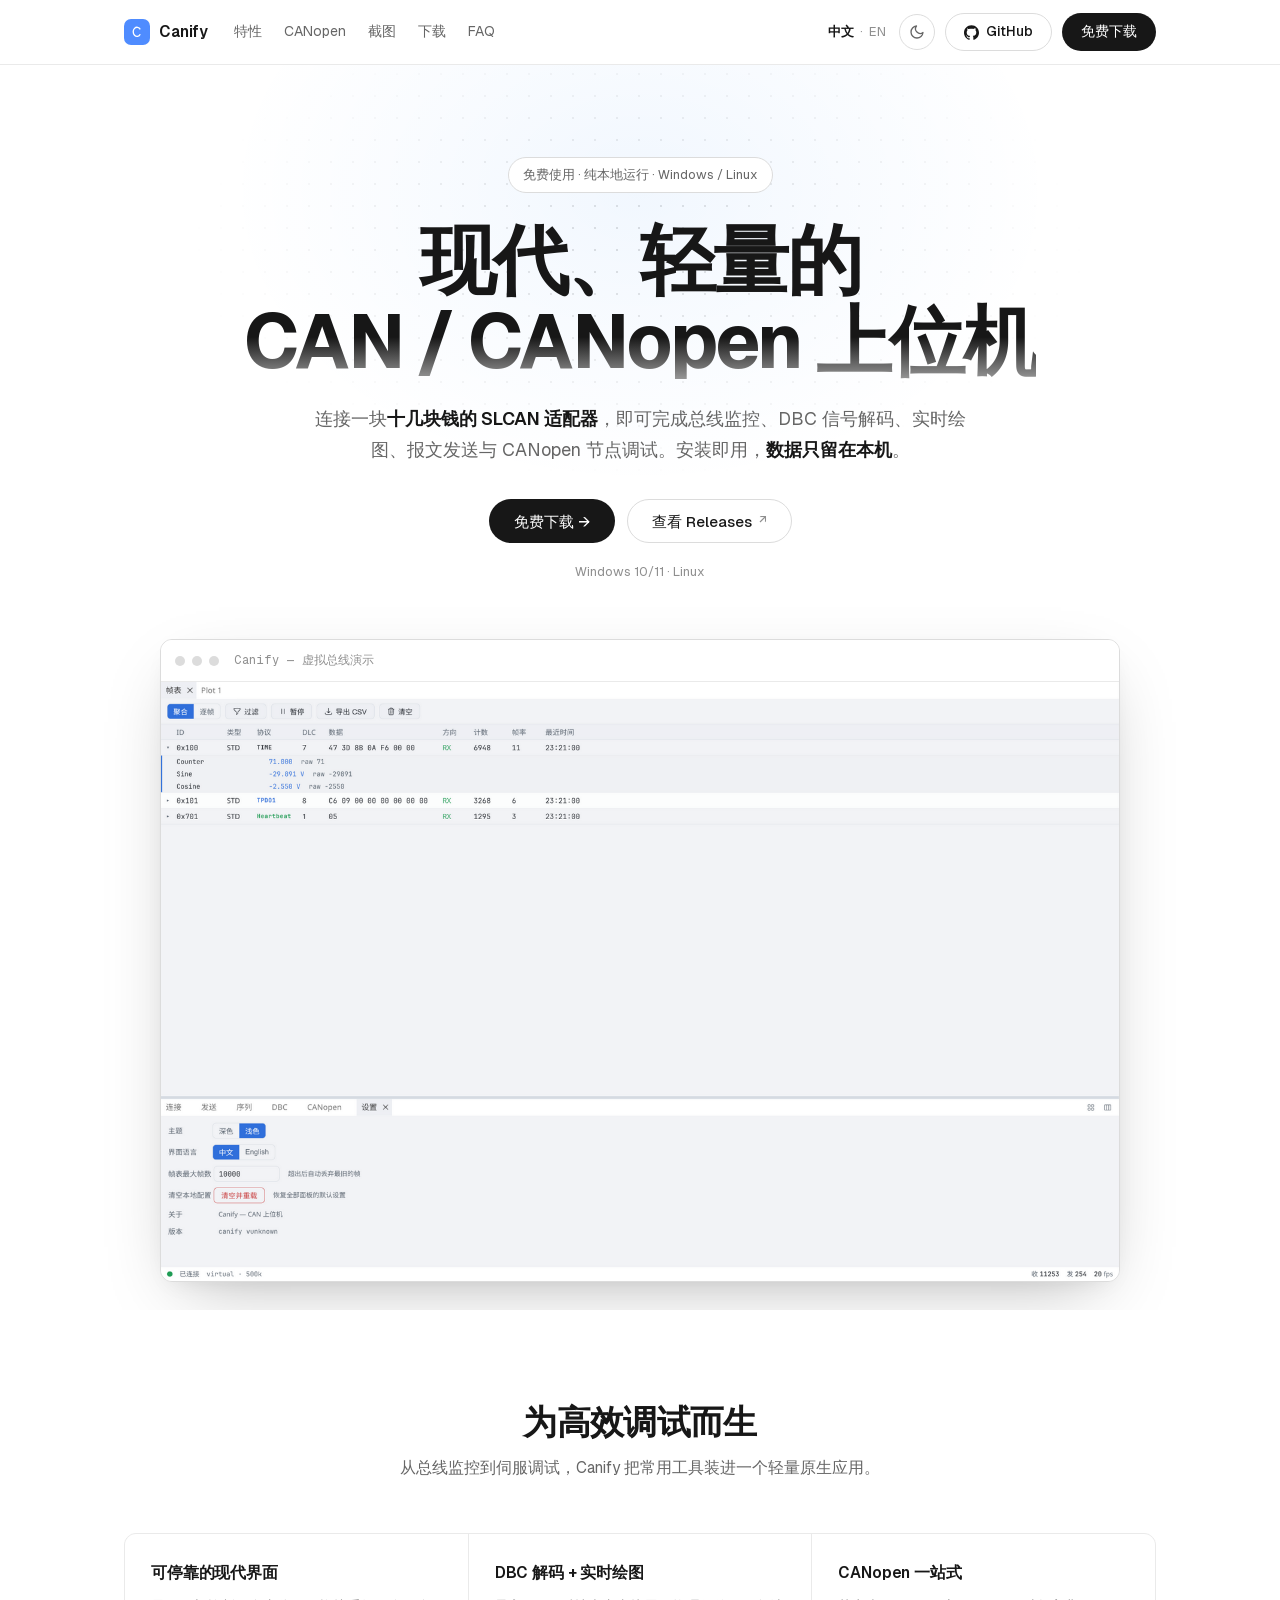
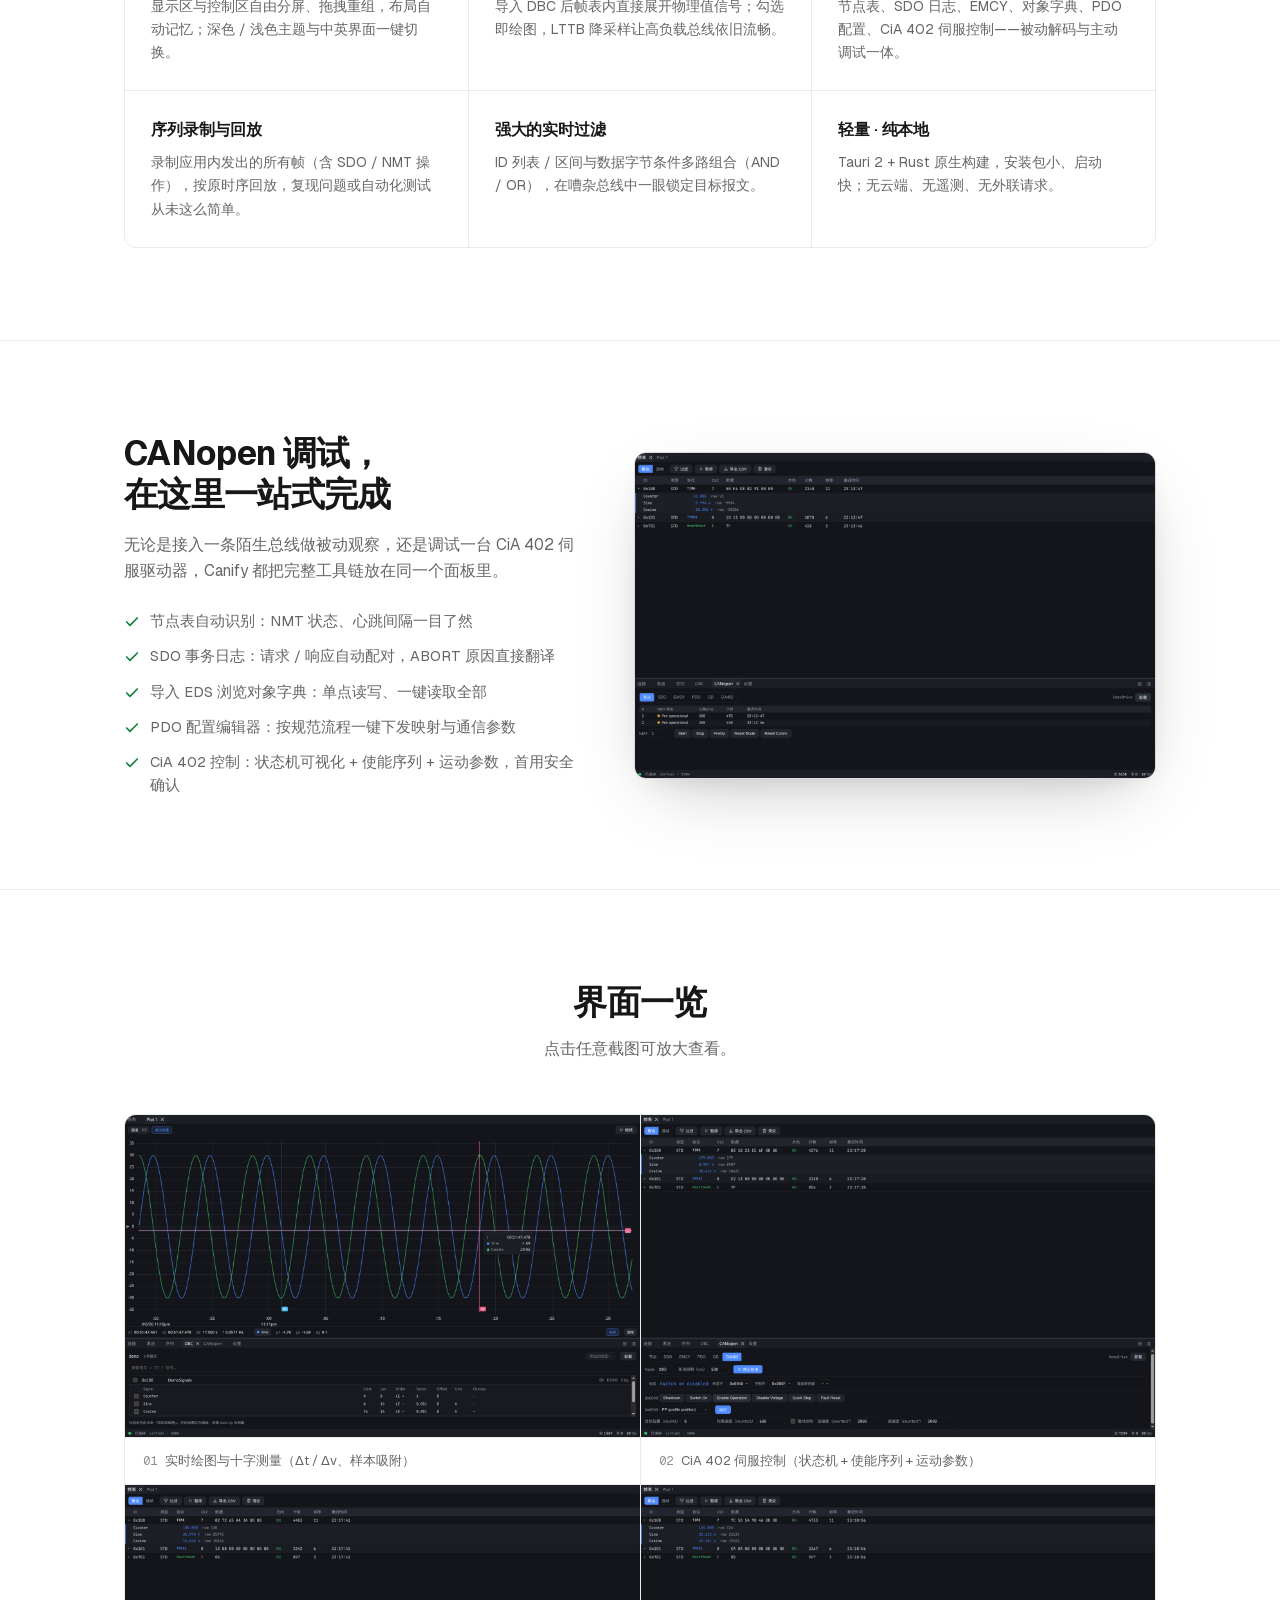
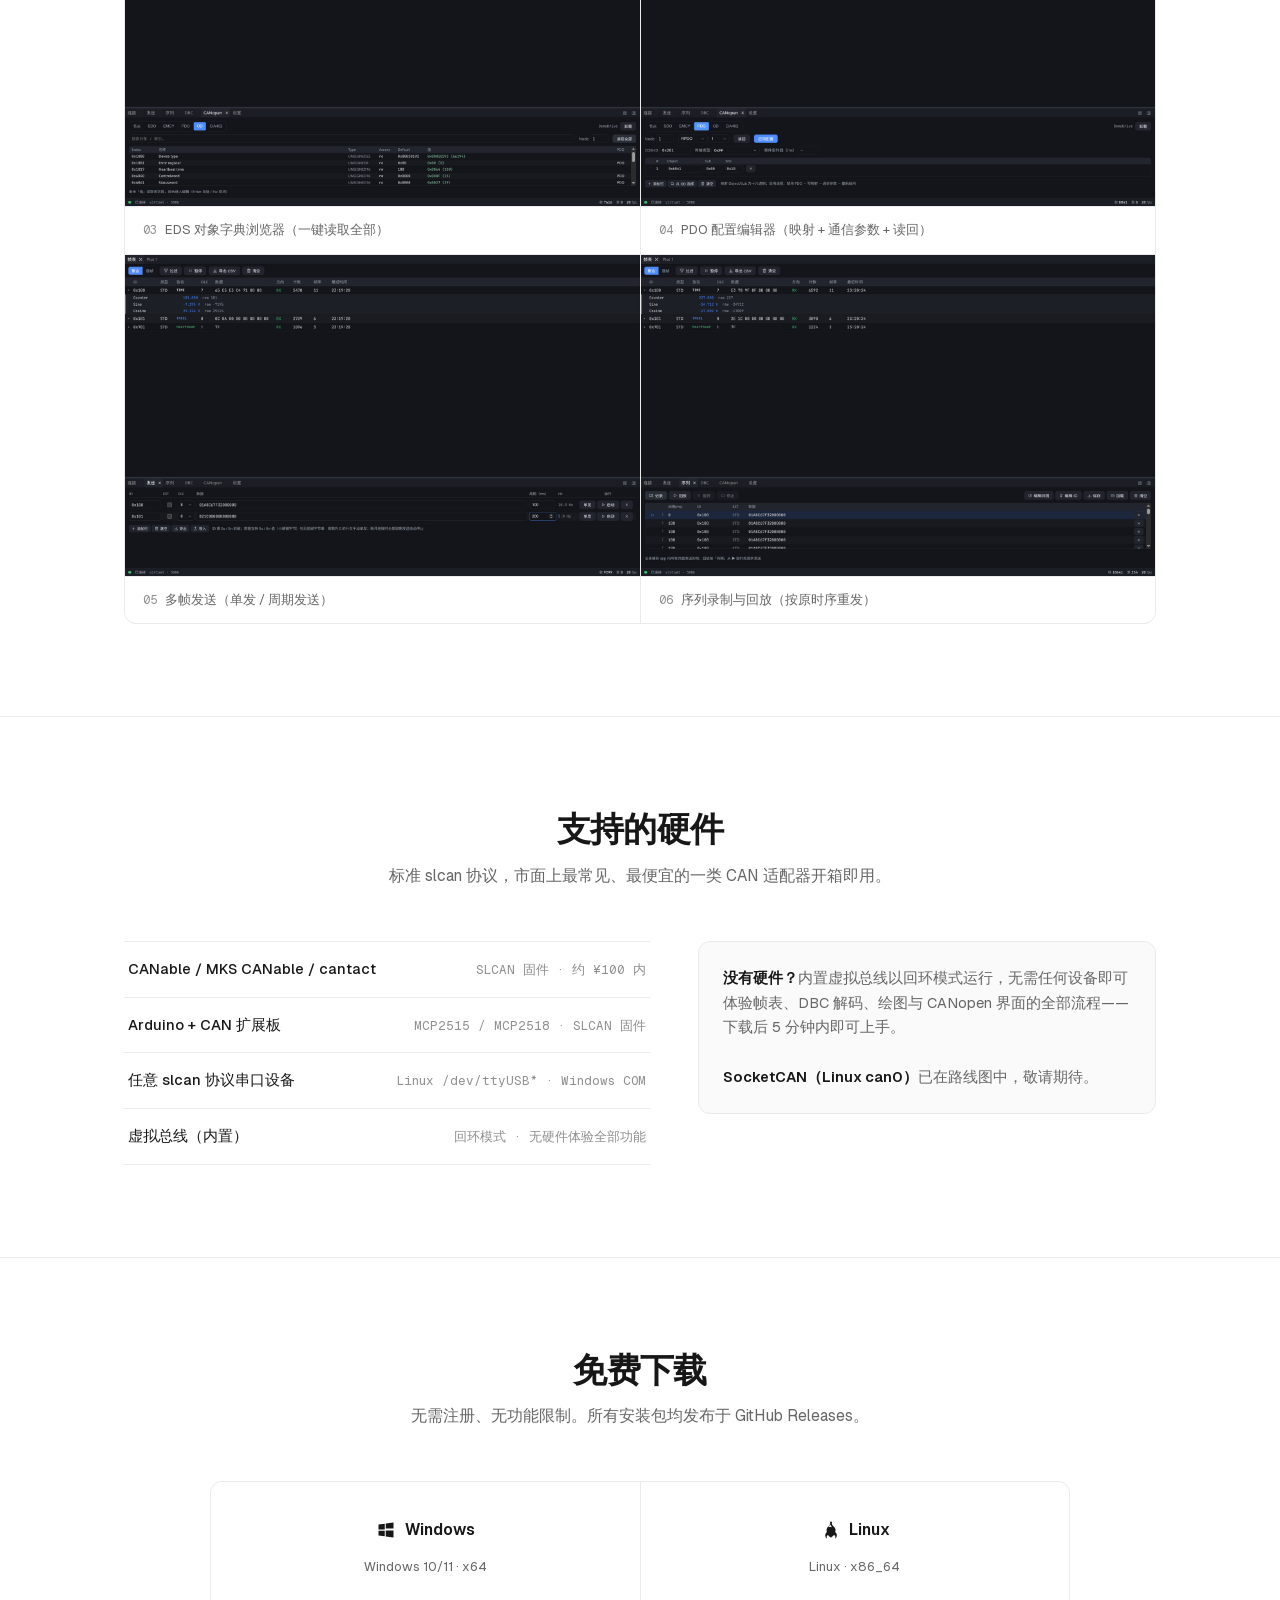
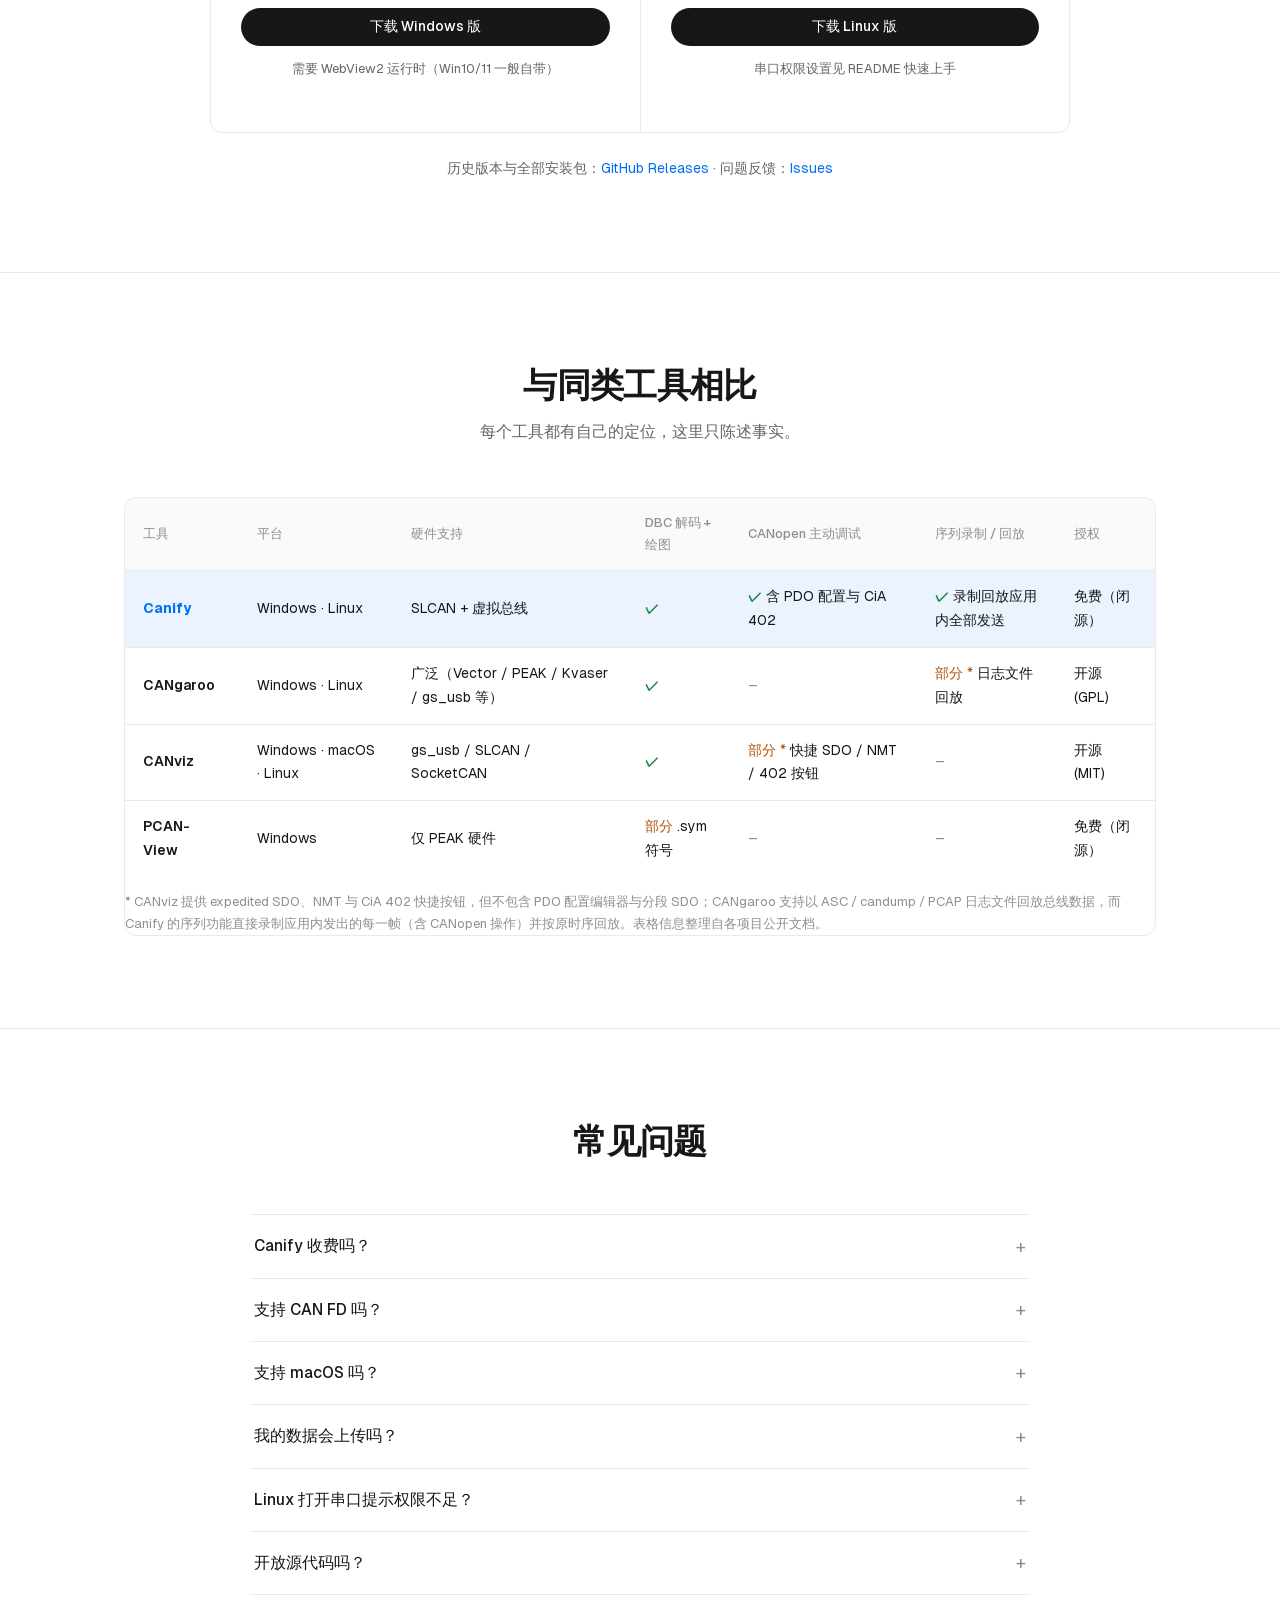
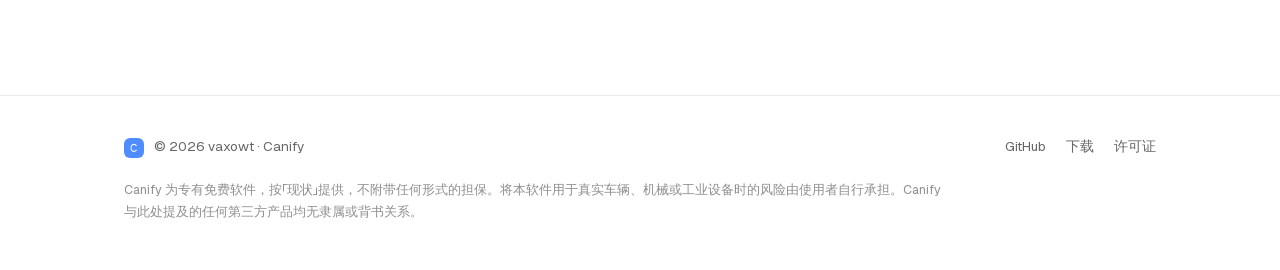
==== commit f7bb0e75: "docs: trim marketing copy on website and READMEs - Remove the roadmap section from both pages - Drop" ====
--- a/docs/index.html
+++ b/docs/index.html
@@ -66,12 +66,12 @@
       <div class="container">
         <span class="hero-badge">免费使用 · 纯本地运行 · Windows / Linux</span>
         <h1>现代、轻量的<br /><span class="grad">CAN / CANopen 上位机</span></h1>
-        <p class="lead">连接一块<b>十几块钱的 SLCAN 适配器</b>，即可完成总线监控、DBC 信号解码、实时绘图、报文发送与 CANopen 节点调试。安装即用，无需 Python，<b>数据只留在本机</b>。</p>
+        <p class="lead">连接一块<b>十几块钱的 SLCAN 适配器</b>，即可完成总线监控、DBC 信号解码、实时绘图、报文发送与 CANopen 节点调试。安装即用，<b>数据只留在本机</b>。</p>
         <div class="hero-actions">
           <a class="btn btn-primary btn-lg" href="#download">免费下载 →</a>
           <a class="btn btn-secondary btn-lg" href="https://github.com/vaxowt/canify/releases/latest" target="_blank" rel="noopener">查看 Releases <span class="ext">↗</span></a>
         </div>
-        <p class="hero-meta">Windows 10/11 x64 · Linux x86_64 · 安装包 / 免安装版 / AppImage</p>
+        <p class="hero-meta">Windows 10/11 · Linux</p>
         <div class="hero-shot">
           <div class="window">
             <div class="window-bar"><span class="dot"></span><span class="dot"></span><span class="dot"></span><span class="title">Canify — 虚拟总线演示</span></div>
@@ -86,7 +86,6 @@
     <section id="features" class="section">
       <div class="container">
         <div class="section-head">
-          <span class="kicker">Features</span>
           <h2>为高效调试而生</h2>
           <p>从总线监控到伺服调试，Canify 把常用工具装进一个轻量原生应用。</p>
         </div>
@@ -129,7 +128,6 @@
     <section id="canopen" class="section">
       <div class="container spotlight">
         <div>
-          <span class="kicker">CANopen</span>
           <h2>CANopen 调试，<br />在这里一站式完成</h2>
           <p class="desc">无论是接入一条陌生总线做被动观察，还是调试一台 CiA 402 伺服驱动器，Canify 都把完整工具链放在同一个面板里。</p>
           <ul>
@@ -150,7 +148,6 @@
     <section id="gallery" class="section">
       <div class="container">
         <div class="section-head">
-          <span class="kicker">Screenshots</span>
           <h2>界面一览</h2>
           <p>点击任意截图可放大查看。</p>
         </div>
@@ -187,7 +184,6 @@
     <section id="hardware" class="section">
       <div class="container">
         <div class="section-head">
-          <span class="kicker">Hardware</span>
           <h2>支持的硬件</h2>
           <p>标准 slcan 协议，市面上最常见、最便宜的一类 CAN 适配器开箱即用。</p>
         </div>
@@ -210,26 +206,25 @@
     <section id="download" class="section">
       <div class="container">
         <div class="section-head">
-          <span class="kicker">Download</span>
           <h2>免费下载</h2>
-          <p>无需注册、无功能限制、无广告。所有安装包均发布于 GitHub Releases。</p>
+          <p>无需注册、无功能限制。所有安装包均发布于 GitHub Releases。</p>
         </div>
         <div class="dl-grid">
           <div class="dl-card">
             <span class="os">
               <svg viewBox="0 0 24 24" aria-hidden="true"><path d="M3 5.5 10.5 4.4v6.9H3V5.5zm0 13 7.5 1.1v-6.8H3v5.7zm8.7 1.2L21 21V12.7h-9.3v7zM11.7 3v7.3H21V3l-9.3 1.3v1.7z"/></svg>
-              Windows 10/11 x64
+              Windows
             </span>
-            <span class="files">安装版 <code>x64-setup.exe</code> · 免安装绿色版 <code>x64Portable.zip</code></span>
+            <span class="files">Windows 10/11 · x64</span>
             <a class="btn btn-primary" href="https://github.com/vaxowt/canify/releases/latest" target="_blank" rel="noopener">下载 Windows 版</a>
             <span class="files">需要 WebView2 运行时（Win10/11 一般自带）</span>
           </div>
           <div class="dl-card">
             <span class="os">
               <svg viewBox="0 0 24 24" aria-hidden="true"><path d="M12 2c.6 2 .1 3.4-.8 4.6-.9 1.1-2.2 2-2.9 3.5-.8 1.6-.5 3.1.2 4.4-.9.5-1.6 1.4-2 2.6-.5 1.7.1 3.3 1 4.9h.9c-.4-1-.5-1.7-.3-2.4.2-.8.7-1.3 1.5-1.7.6 1 1.5 1.8 2.7 2.4l.4.7h.9l.3-.7c1.2-.5 2.2-1.3 2.9-2.3.9.4 1.4 1 1.6 1.7.2.7.1 1.5-.3 2.3h.9c1-1.6 1.5-3.2 1-4.9-.3-1.2-1-2.1-2-2.6.8-1.3 1-2.9.2-4.4-.7-1.5-2-2.4-2.9-3.5-.9-1.2-1.4-2.6-.8-4.6h-1zm.5 3.7c.4 1.1 1 2 1.8 2.9-1.4-.4-2.7-.4-4.1-.1.8-.9 1.6-1.8 2-2.8h.3z"/></svg>
-              Linux x86_64
+              Linux
             </span>
-            <span class="files"><code>.deb</code> · <code>.rpm</code> · <code>.AppImage</code>（无需 FUSE2）</span>
+            <span class="files">Linux · x86_64</span>
             <a class="btn btn-primary" href="https://github.com/vaxowt/canify/releases/latest" target="_blank" rel="noopener">下载 Linux 版</a>
             <span class="files">串口权限设置见 README 快速上手</span>
           </div>
@@ -242,7 +237,6 @@
     <section id="compare" class="section">
       <div class="container">
         <div class="section-head">
-          <span class="kicker">Comparison</span>
           <h2>与同类工具相比</h2>
           <p>每个工具都有自己的定位，这里只陈述事实。</p>
         </div>
@@ -299,13 +293,12 @@
     <section id="faq" class="section">
       <div class="container">
         <div class="section-head">
-          <span class="kicker">FAQ</span>
           <h2>常见问题</h2>
         </div>
         <div class="faq">
           <details>
             <summary>Canify 收费吗？</summary>
-            <p>免费使用：无需注册、无功能限制、无广告。</p>
+            <p>免费使用：无需注册、无功能限制。</p>
           </details>
           <details>
             <summary>支持 CAN FD 吗？</summary>
@@ -328,23 +321,6 @@
             <p>Canify 是免费但闭源的软件，以二进制安装包发布。问题反馈与功能建议欢迎到 GitHub Issues 提出。</p>
           </details>
         </div>
-      </div>
-    </section>
-
-    <!-- 路线图 -->
-    <section id="roadmap" class="section">
-      <div class="container">
-        <div class="section-head">
-          <span class="kicker">Roadmap</span>
-          <h2>路线图</h2>
-        </div>
-        <ul class="roadmap">
-          <li><span class="idx">01</span>SocketCAN 驱动（Linux 原生 can0 接口）</li>
-          <li><span class="idx">02</span>CAN FD 支持（帧模型已预留）</li>
-          <li><span class="idx">03</span>更多日志格式（Vector .asc、PCAP、candump）</li>
-          <li><span class="idx">04</span>多通道同时连接</li>
-          <li><span class="idx">05</span>macOS 版本</li>
-        </ul>
       </div>
     </section>
   </main>
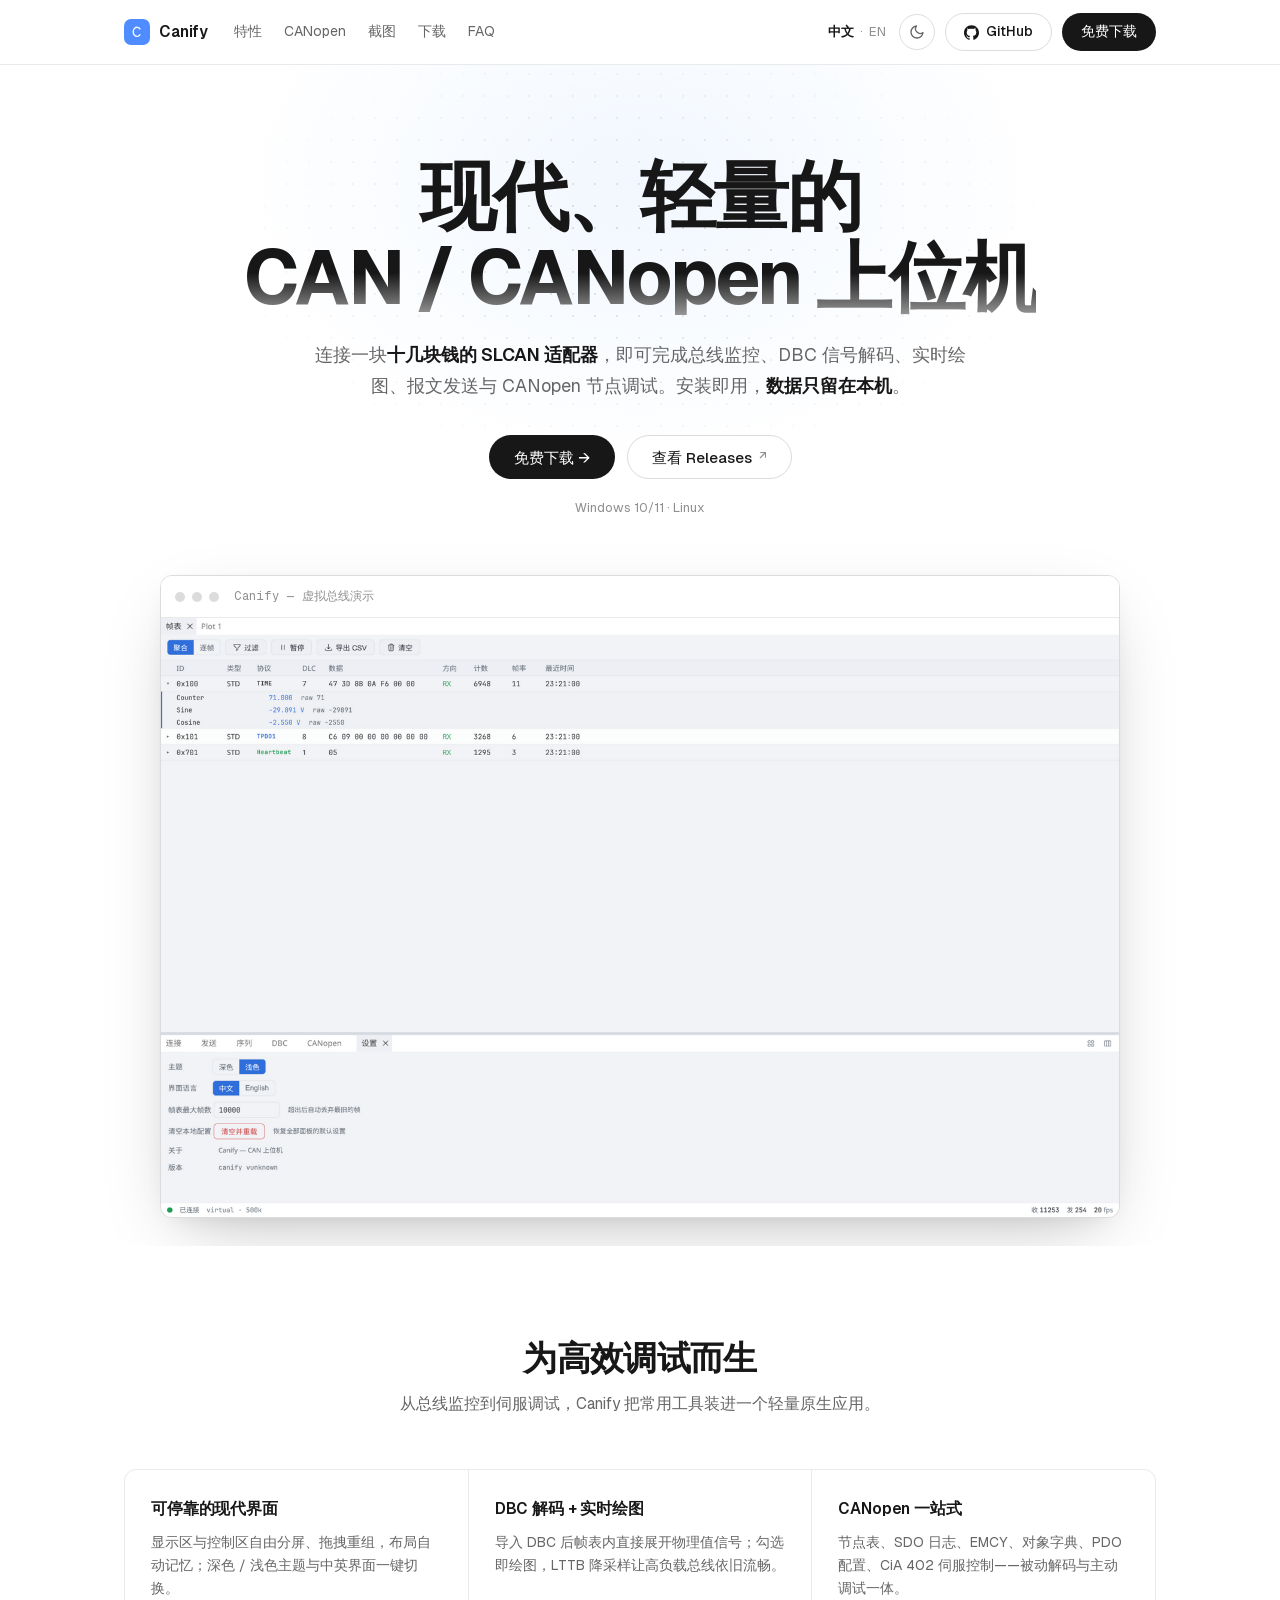
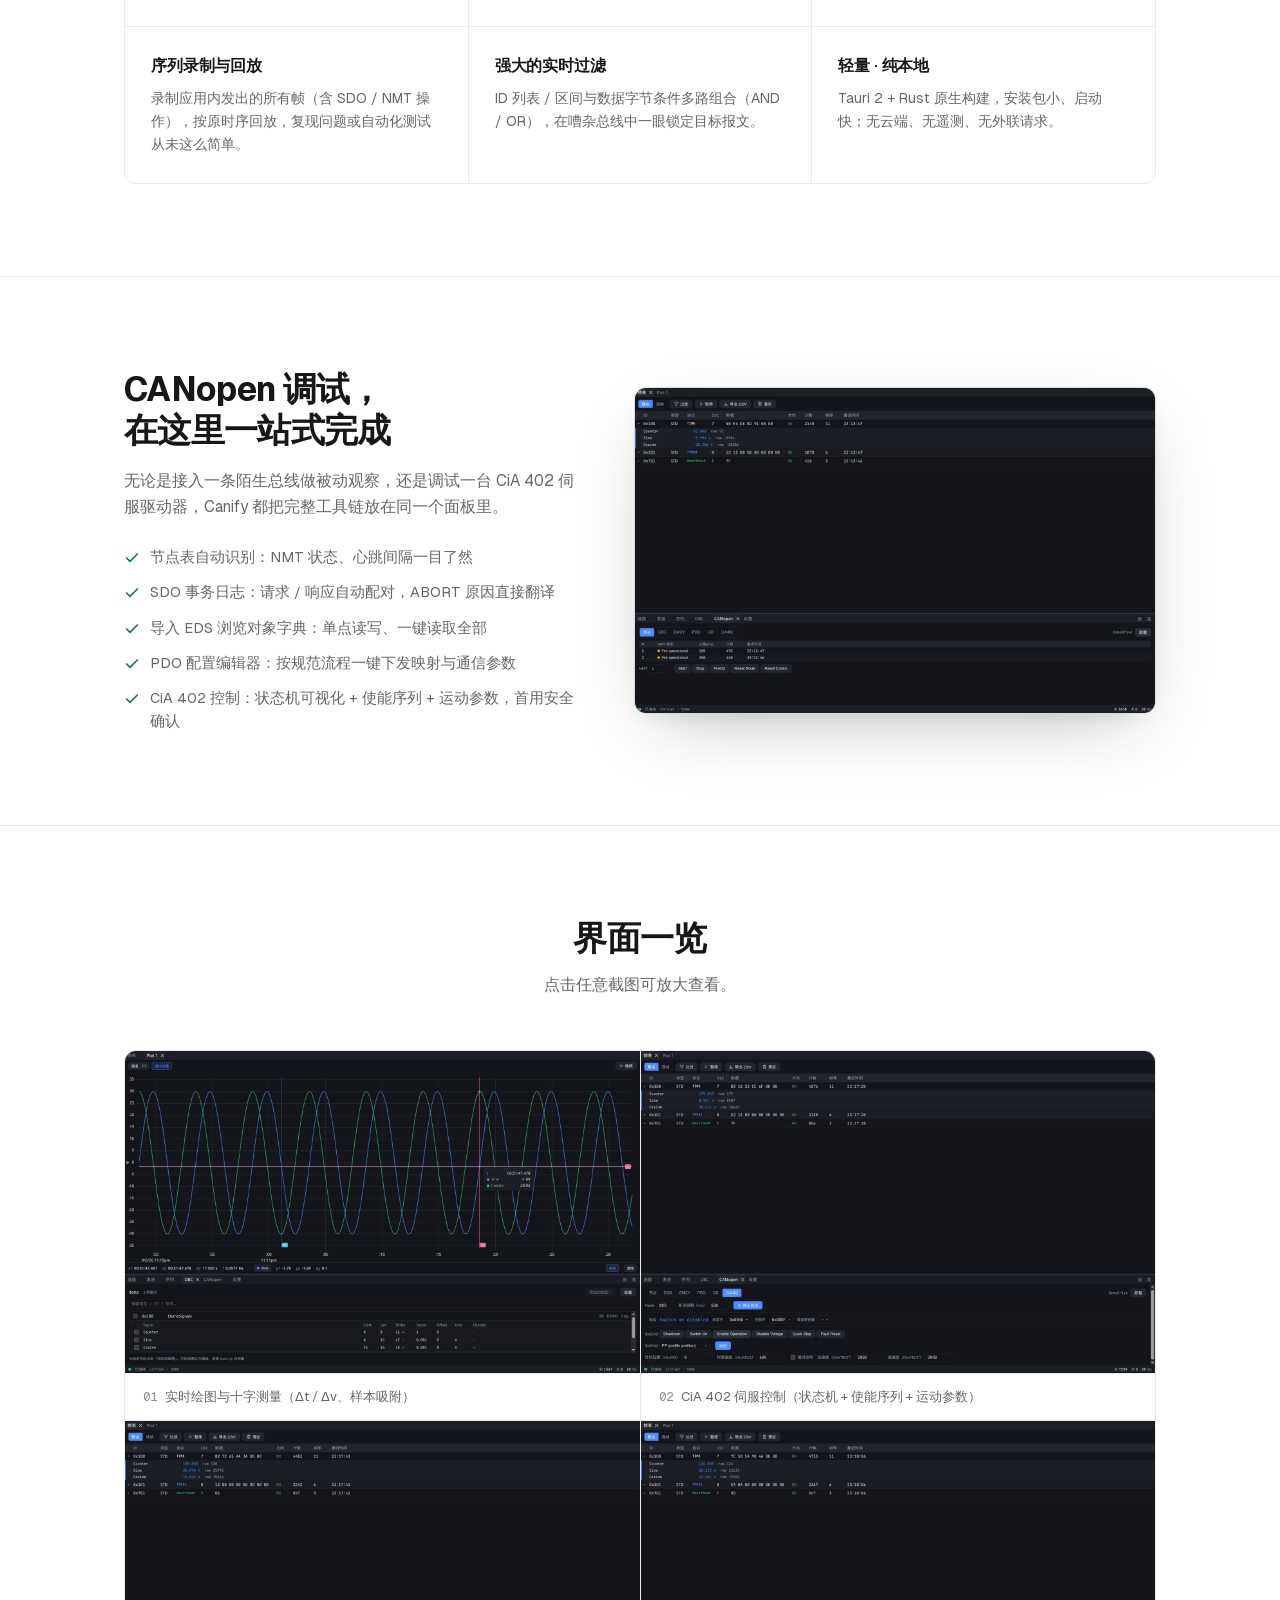
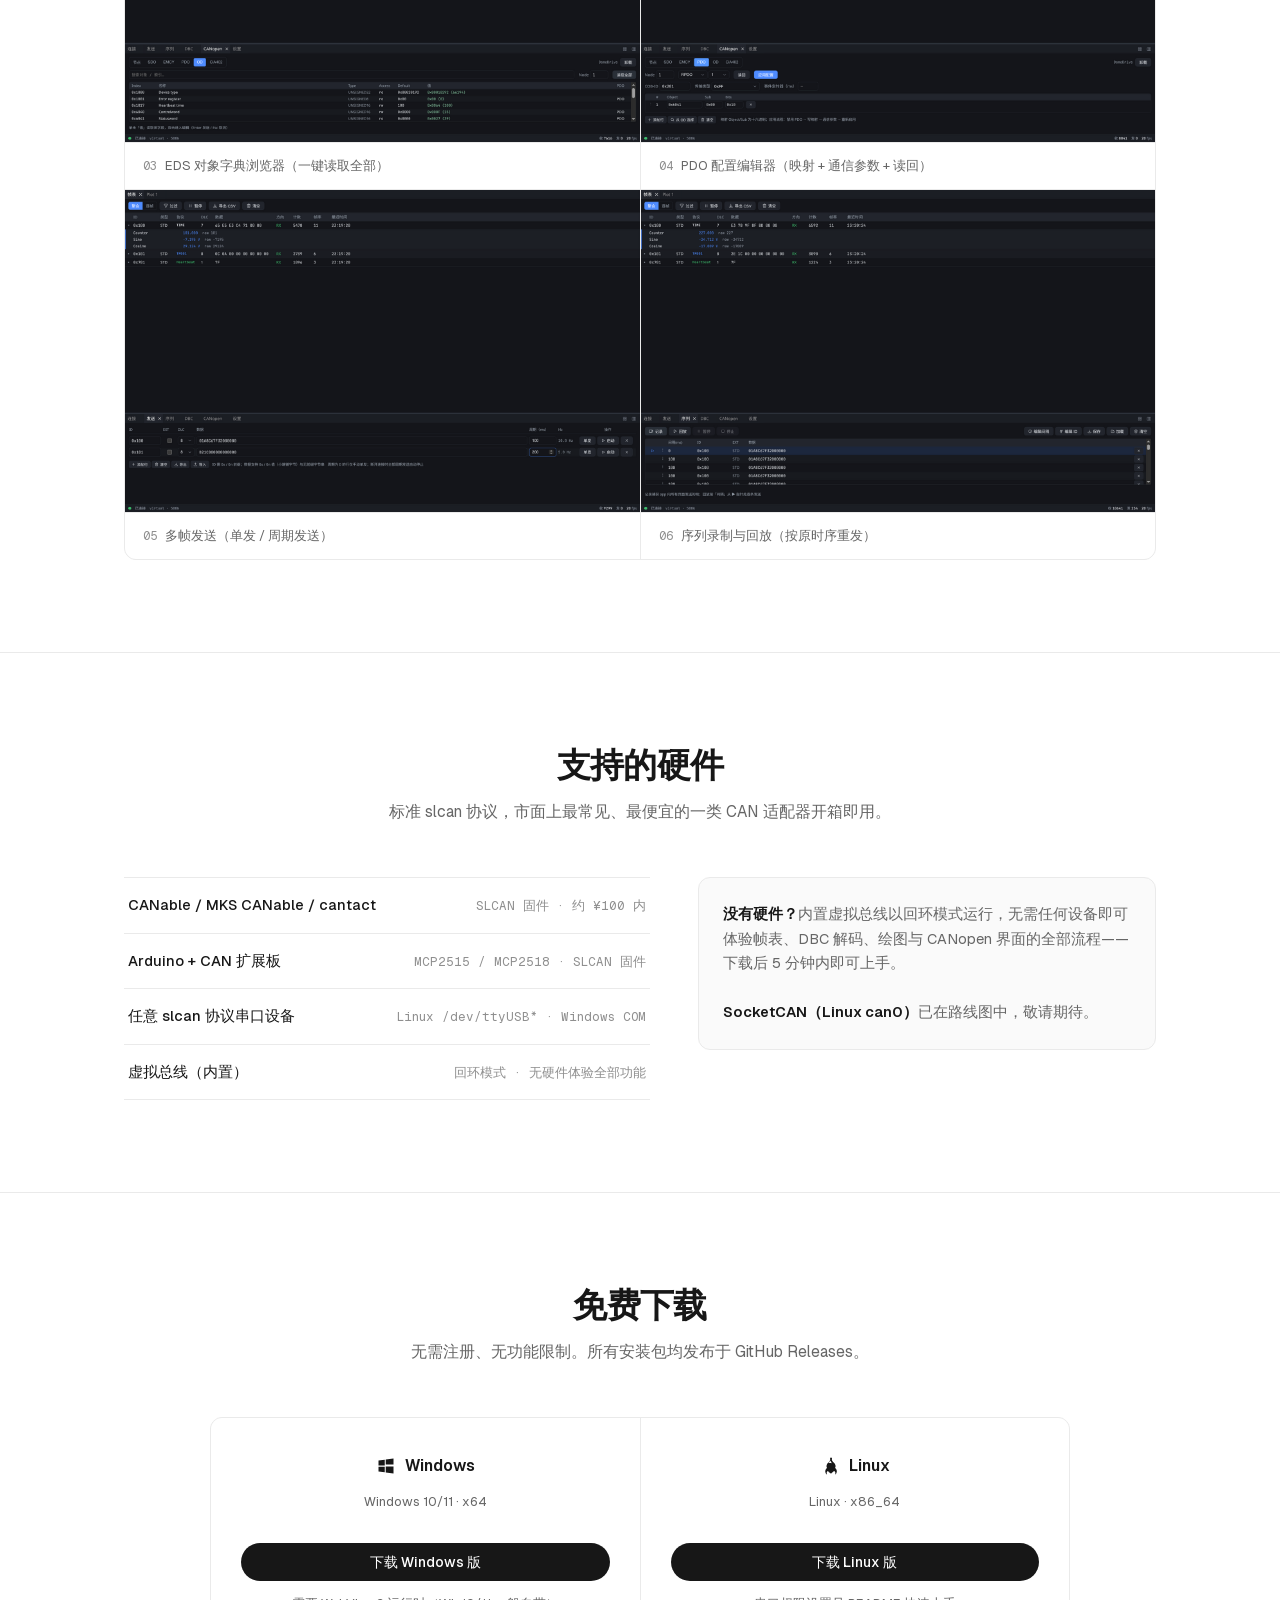
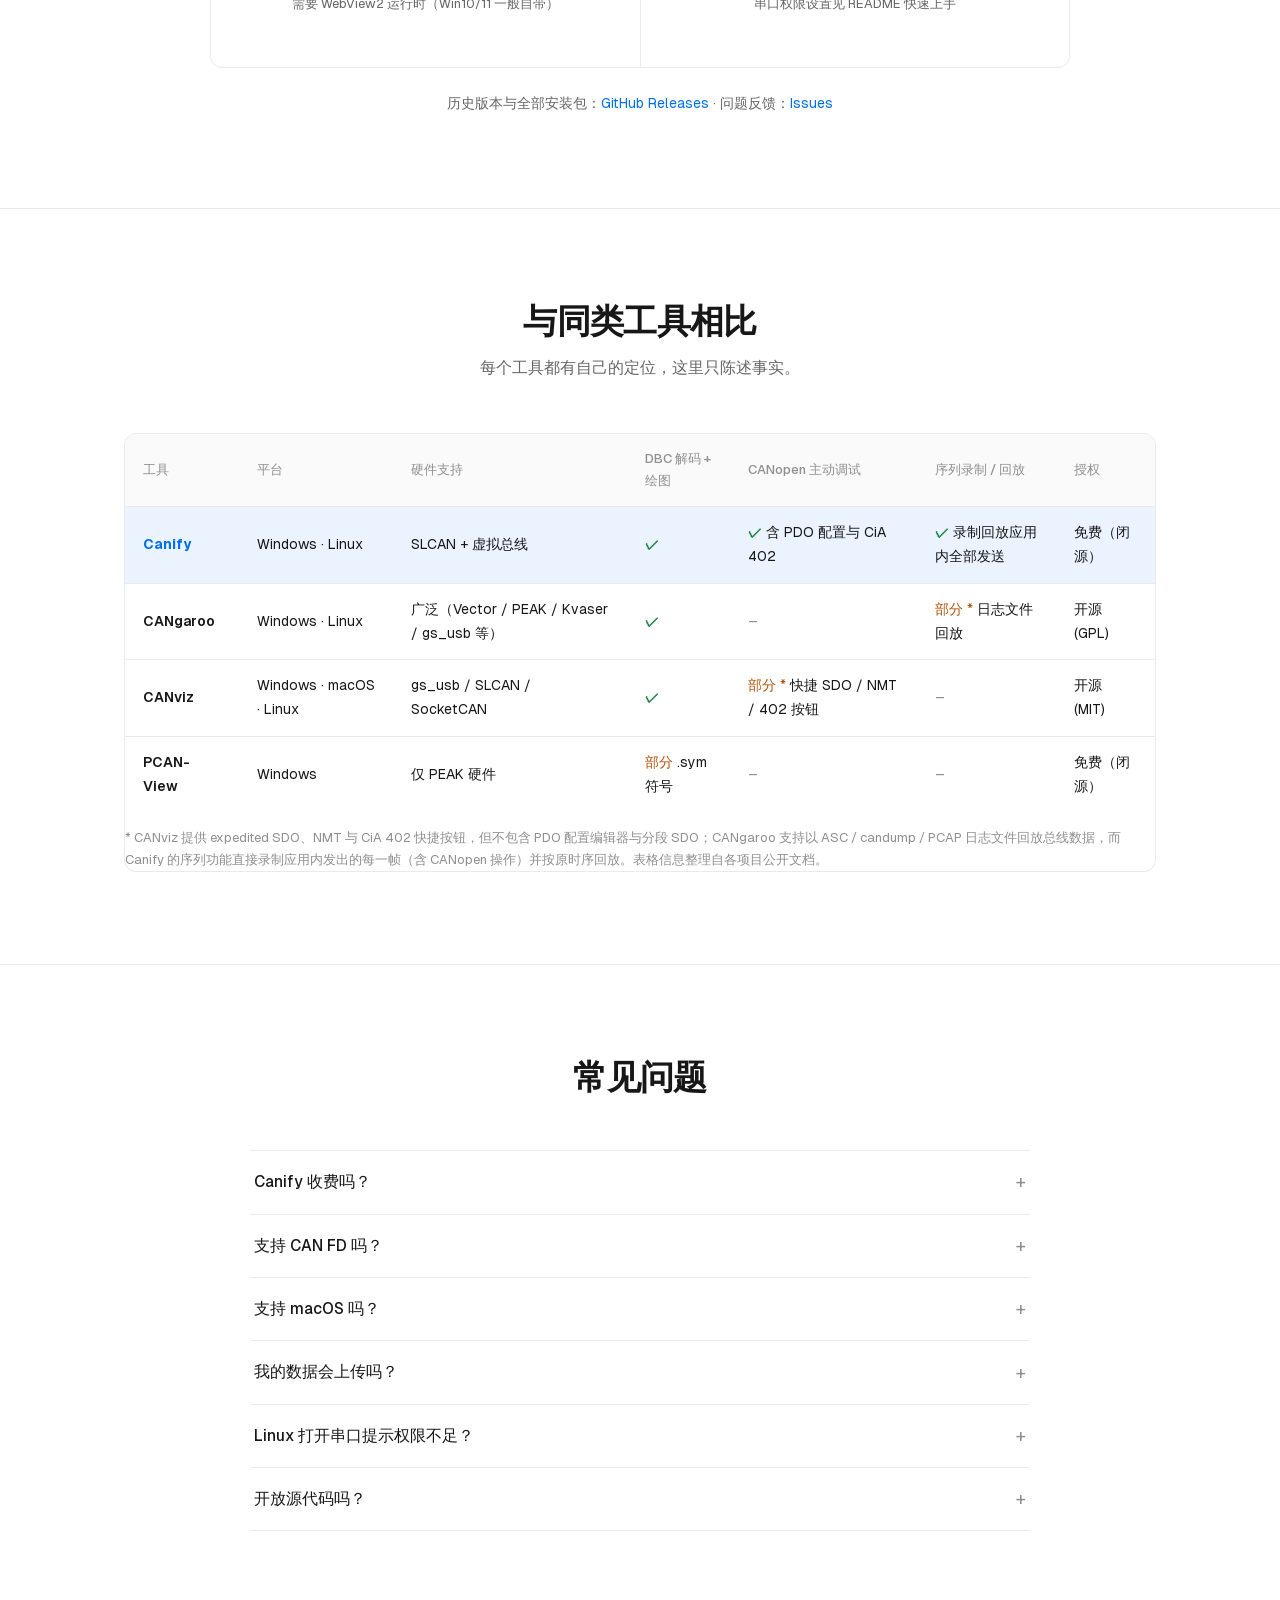
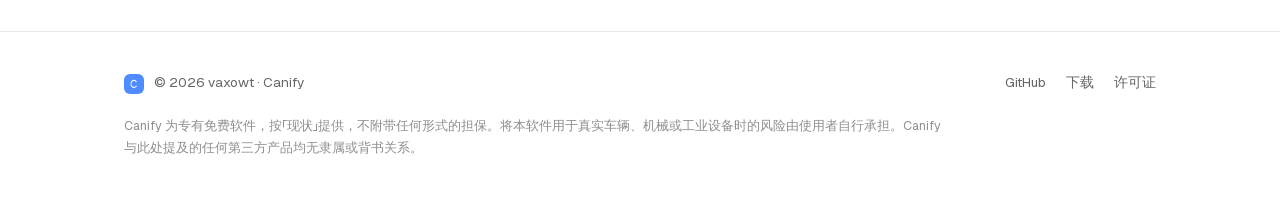
==== commit ded786dc: "docs: remove hero badge pill from both pages" ====
--- a/docs/index.html
+++ b/docs/index.html
@@ -64,7 +64,6 @@
     <!-- Hero -->
     <section class="hero">
       <div class="container">
-        <span class="hero-badge">免费使用 · 纯本地运行 · Windows / Linux</span>
         <h1>现代、轻量的<br /><span class="grad">CAN / CANopen 上位机</span></h1>
         <p class="lead">连接一块<b>十几块钱的 SLCAN 适配器</b>，即可完成总线监控、DBC 信号解码、实时绘图、报文发送与 CANopen 节点调试。安装即用，<b>数据只留在本机</b>。</p>
         <div class="hero-actions">
--- a/docs/assets/style.css
+++ b/docs/assets/style.css
@@ -204,14 +204,6 @@
 }
 .hero .container { position: relative; z-index: 1; }
 
-.hero-badge {
-  display: inline-flex; align-items: center; gap: 8px;
-  border: 1px solid var(--border-2); border-radius: 999px;
-  padding: 6px 14px; font-size: 13px; color: var(--fg-2); margin-bottom: 28px;
-  background: var(--bg);
-}
-.hero-badge:hover { border-color: var(--fg-3); color: var(--fg); }
-
 .hero h1 {
   font-size: clamp(42px, 7.2vw, 76px);
   line-height: 1.06; font-weight: 700; letter-spacing: -0.035em;
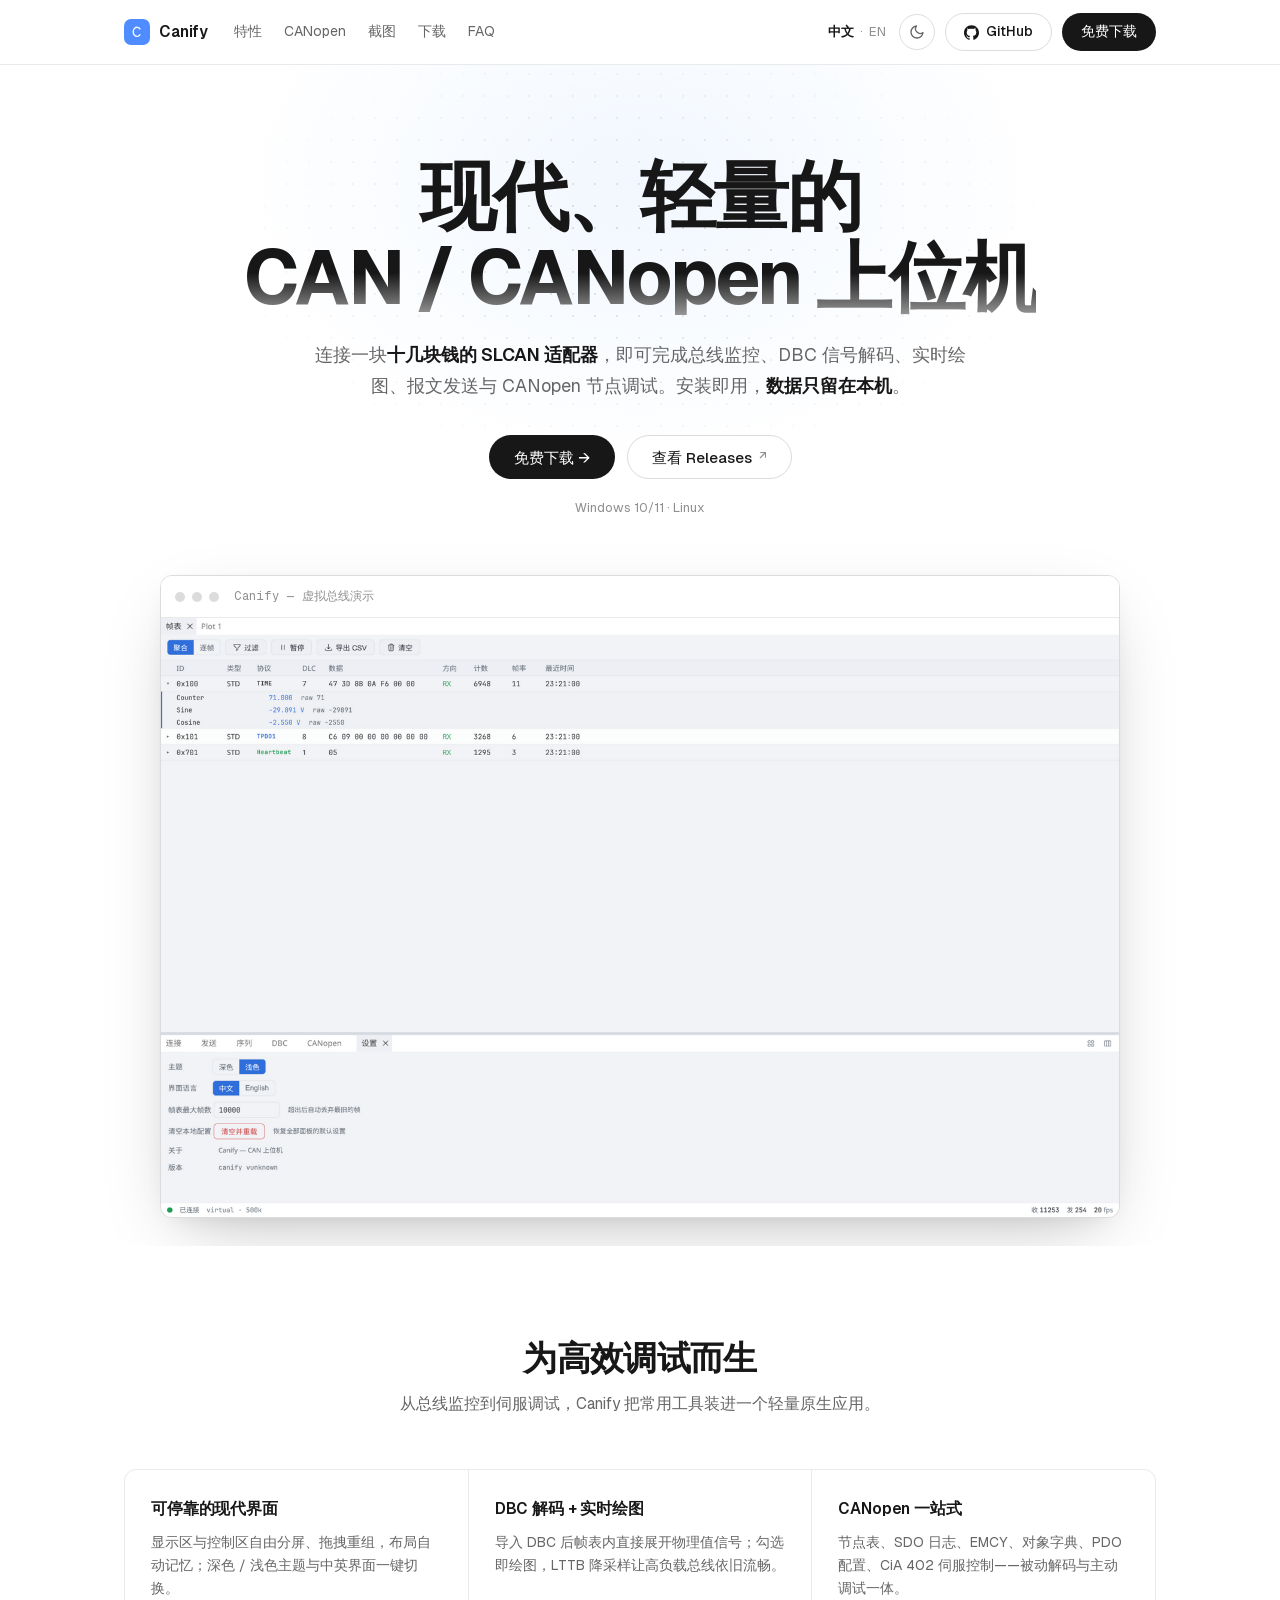
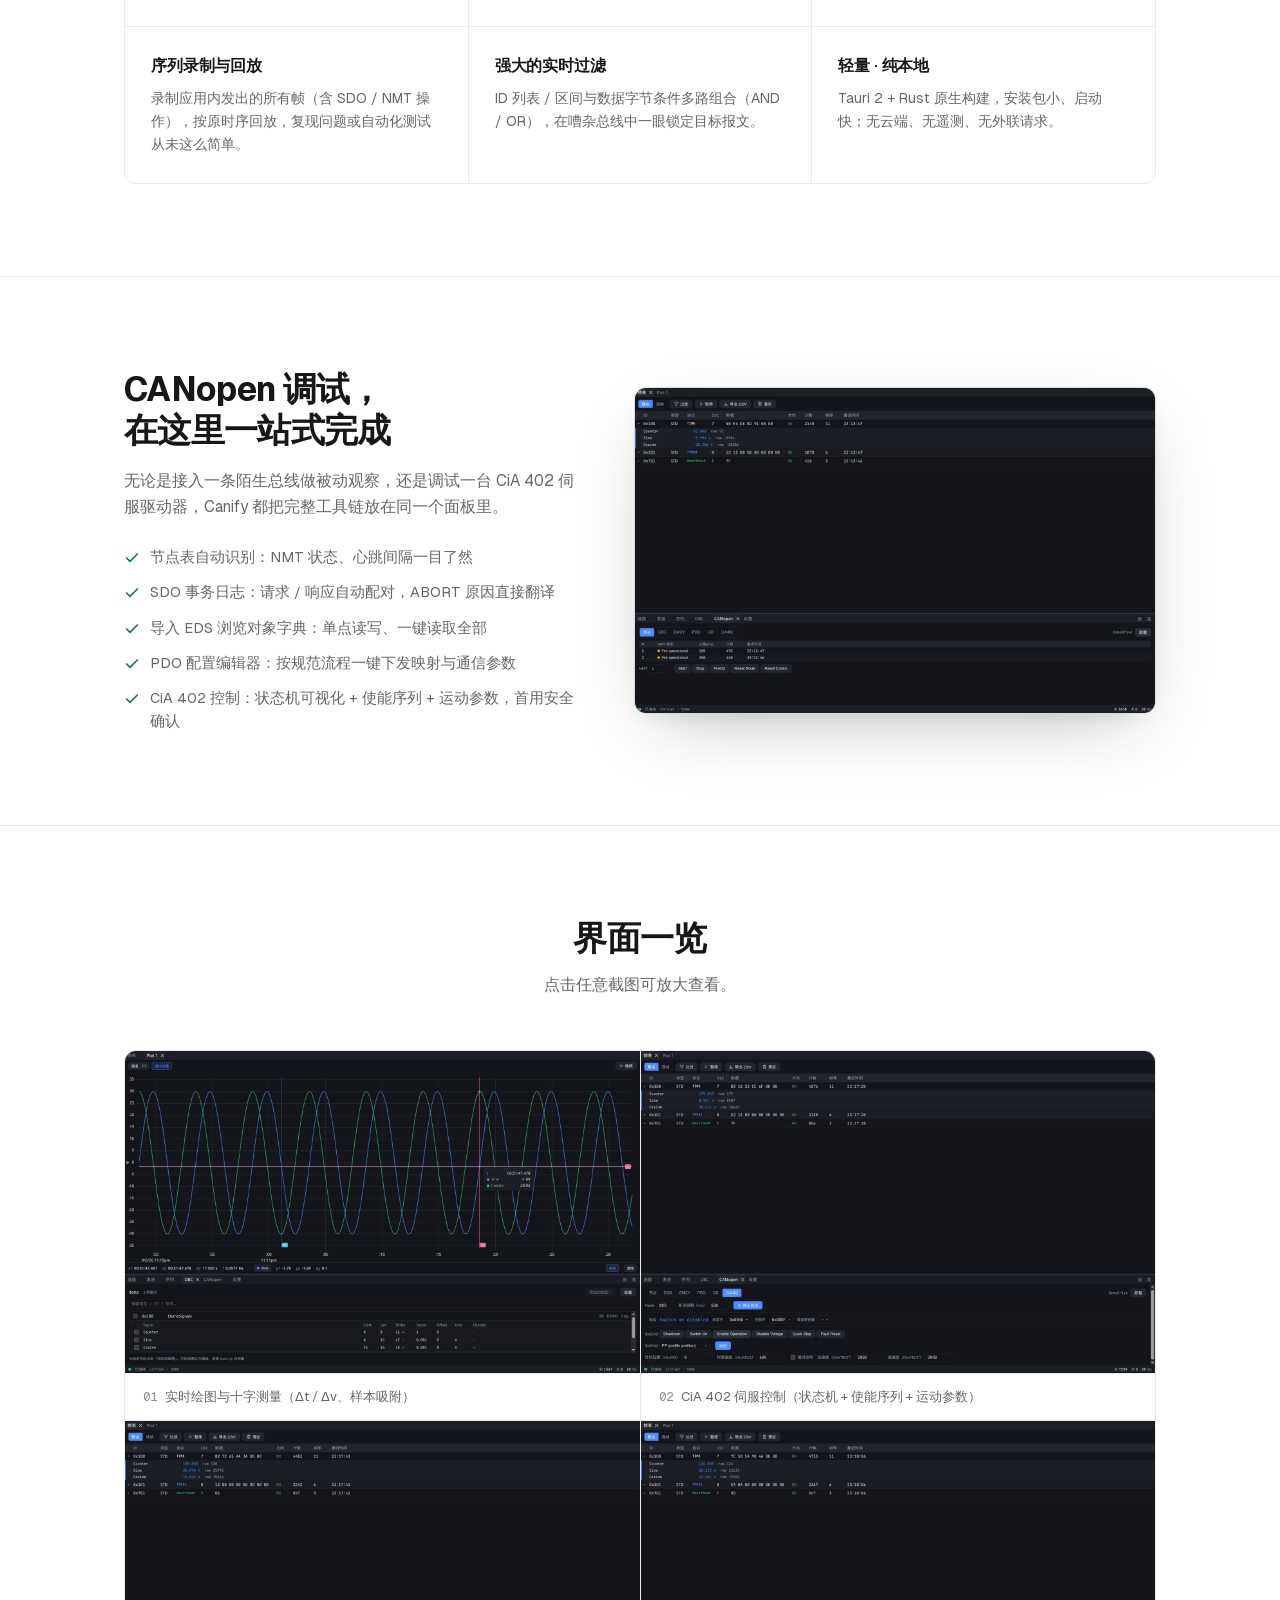
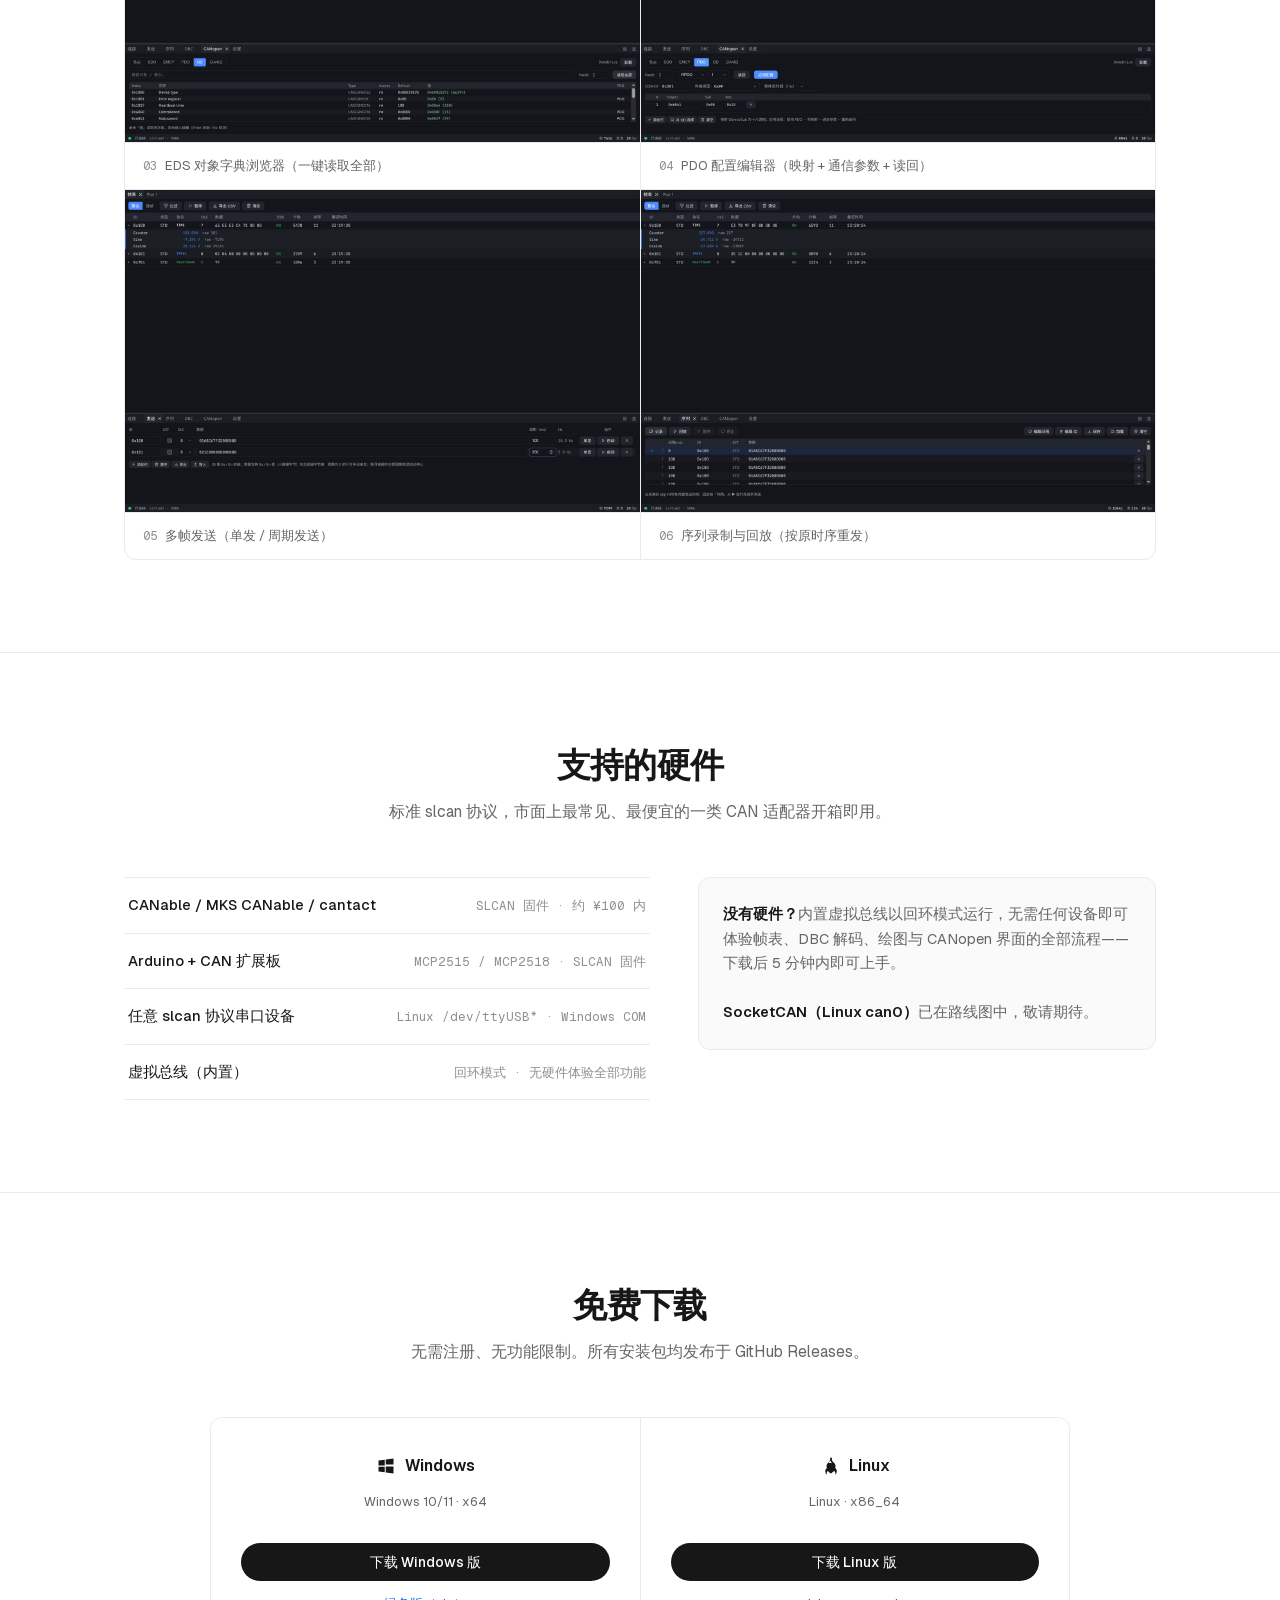
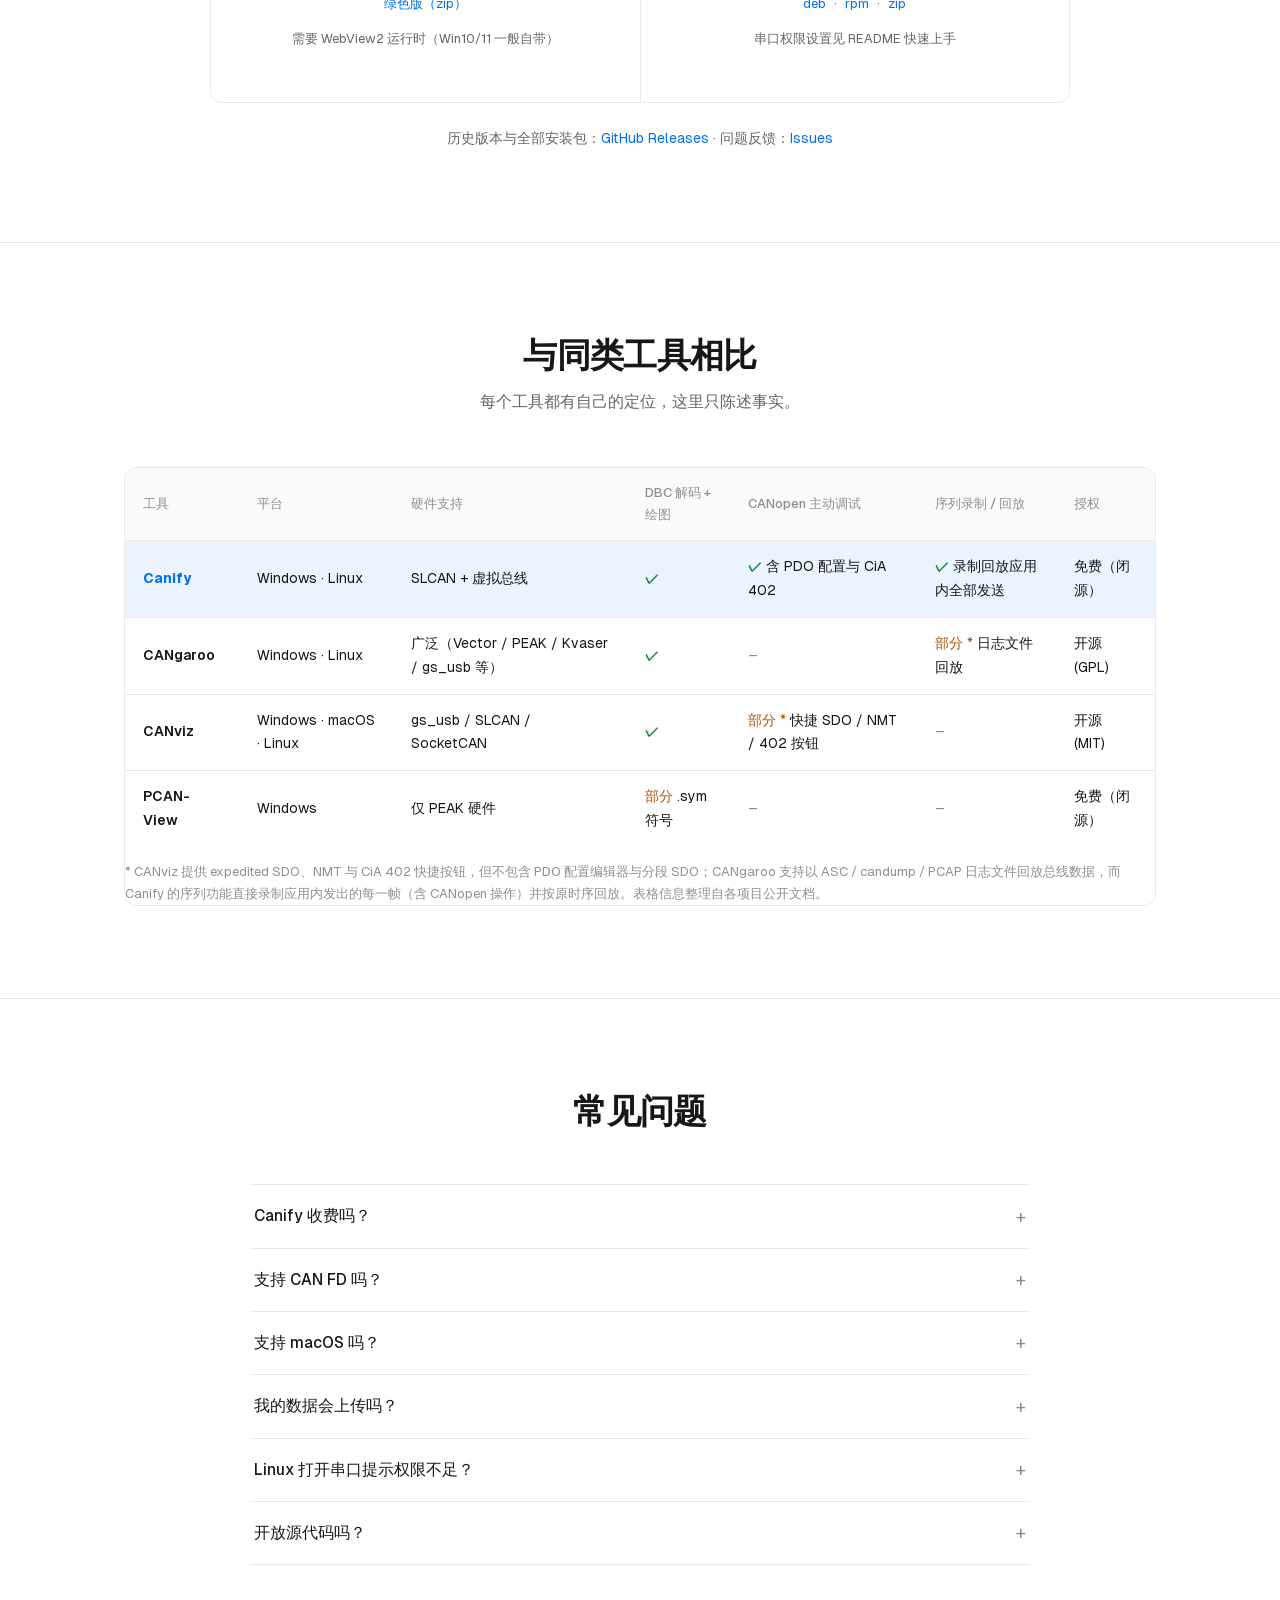
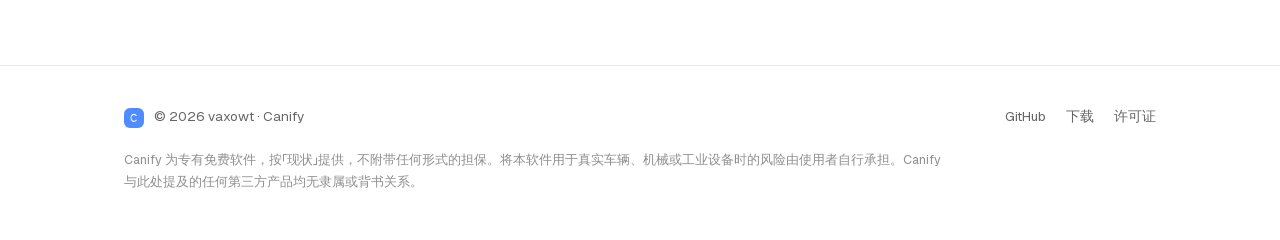
==== commit d90c8dc2: "feat(website): use static latest/download links to fixed-name release assets - download buttons and " ====
--- a/docs/index.html
+++ b/docs/index.html
@@ -215,7 +215,8 @@
               Windows
             </span>
             <span class="files">Windows 10/11 · x64</span>
-            <a class="btn btn-primary" href="https://github.com/vaxowt/canify/releases/latest" target="_blank" rel="noopener">下载 Windows 版</a>
+            <a class="btn btn-primary" href="https://github.com/vaxowt/canify/releases/latest/download/canify_windows-x64-setup.exe" target="_blank" rel="noopener">下载 Windows 版</a>
+            <span class="dl-links"><a href="https://github.com/vaxowt/canify/releases/latest/download/canify_windows-x64-portable.zip" target="_blank" rel="noopener">绿色版（zip）</a></span>
             <span class="files">需要 WebView2 运行时（Win10/11 一般自带）</span>
           </div>
           <div class="dl-card">
@@ -224,7 +225,8 @@
               Linux
             </span>
             <span class="files">Linux · x86_64</span>
-            <a class="btn btn-primary" href="https://github.com/vaxowt/canify/releases/latest" target="_blank" rel="noopener">下载 Linux 版</a>
+            <a class="btn btn-primary" href="https://github.com/vaxowt/canify/releases/latest/download/canify-amd64.AppImage" target="_blank" rel="noopener">下载 Linux 版</a>
+            <span class="dl-links"><a href="https://github.com/vaxowt/canify/releases/latest/download/canify-amd64.deb" target="_blank" rel="noopener">deb</a> · <a href="https://github.com/vaxowt/canify/releases/latest/download/canify-x86_64.rpm" target="_blank" rel="noopener">rpm</a> · <a href="https://github.com/vaxowt/canify/releases/latest/download/canify_linux-x64-portable.zip" target="_blank" rel="noopener">zip</a></span>
             <span class="files">串口权限设置见 README 快速上手</span>
           </div>
         </div>
--- a/docs/assets/style.css
+++ b/docs/assets/style.css
@@ -334,6 +334,9 @@
 .dl-all { max-width: 860px; margin: 24px auto 0; text-align: center; font-size: 14px; color: var(--fg-2); }
 .dl-all a { color: var(--accent); }
 .dl-all a:hover { text-decoration: underline; }
+.dl-card .dl-links { font-size: 13px; color: var(--fg-2); }
+.dl-card .dl-links a { color: var(--accent); margin: 0 5px; }
+.dl-card .dl-links a:hover { text-decoration: underline; }
 
 /* ---------- 对比表 ---------- */
 .compare-wrap { border: 1px solid var(--border); border-radius: var(--radius); overflow-x: auto; }
